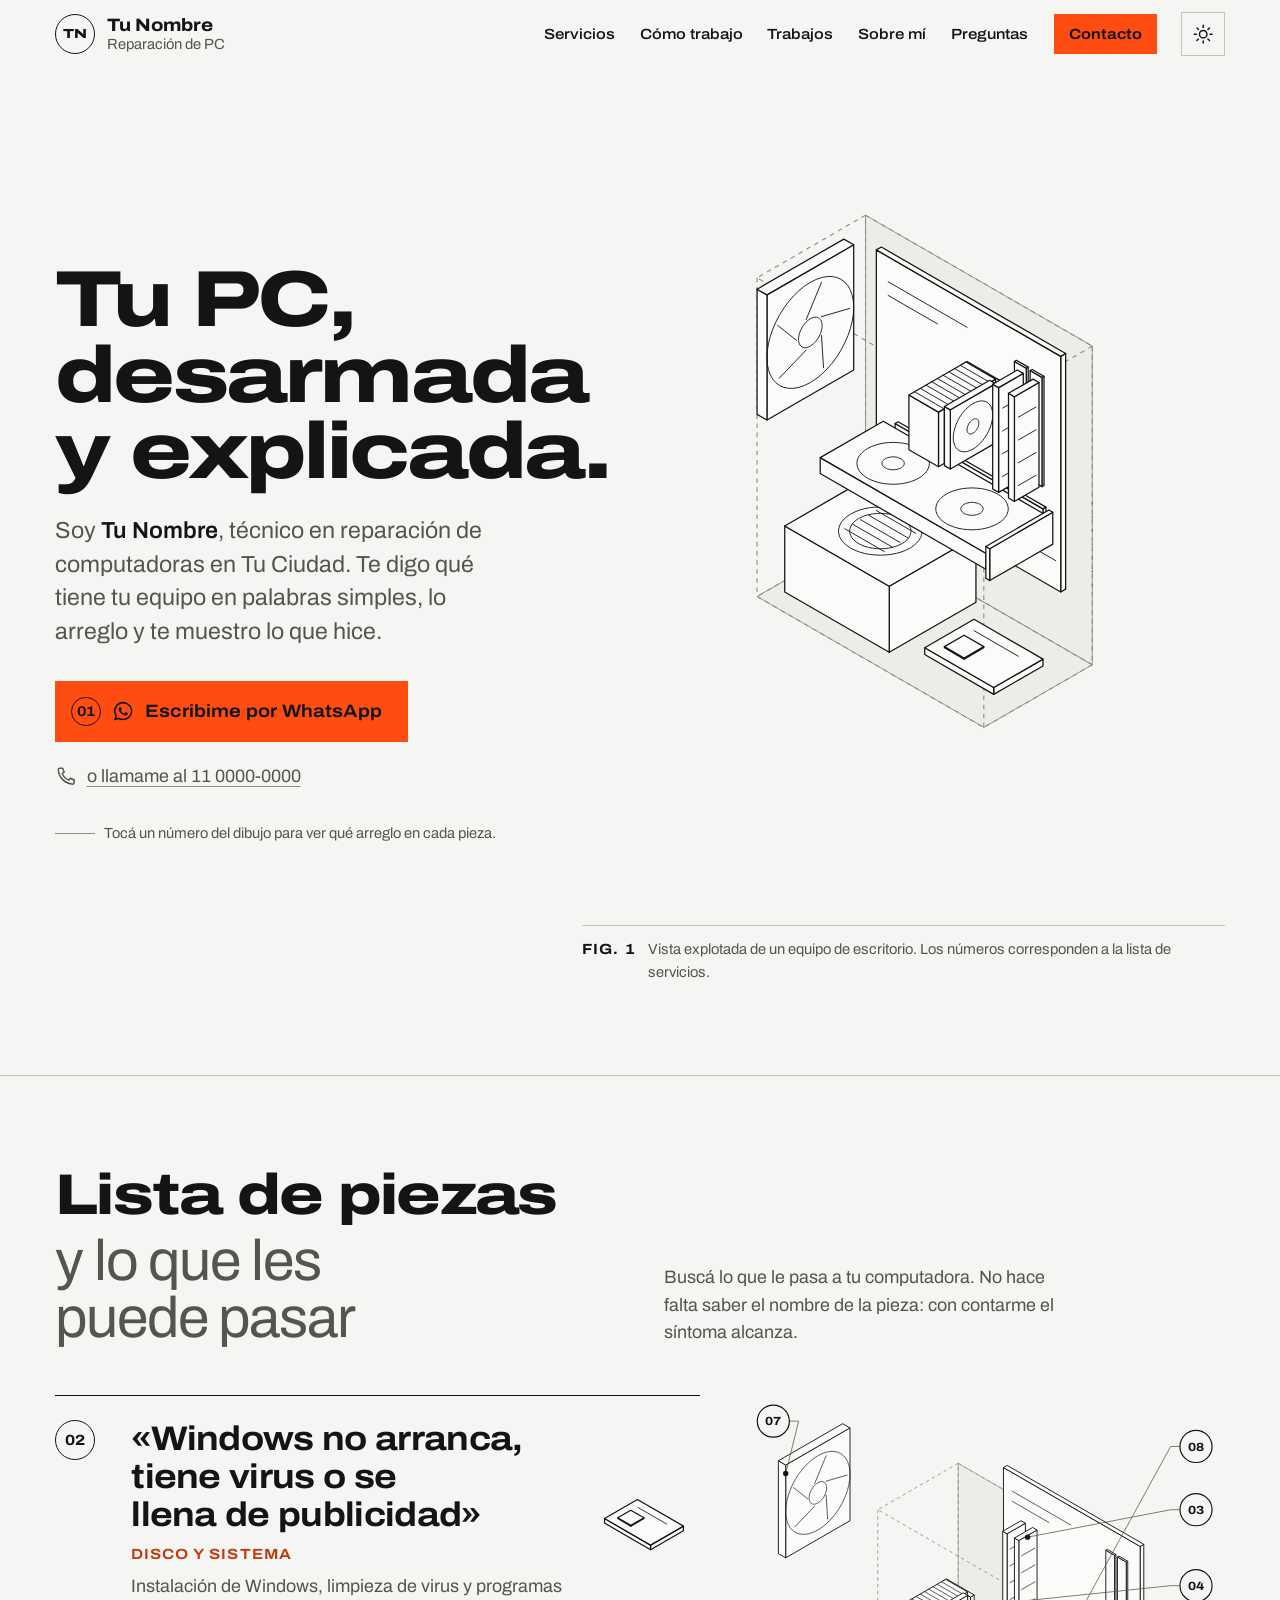
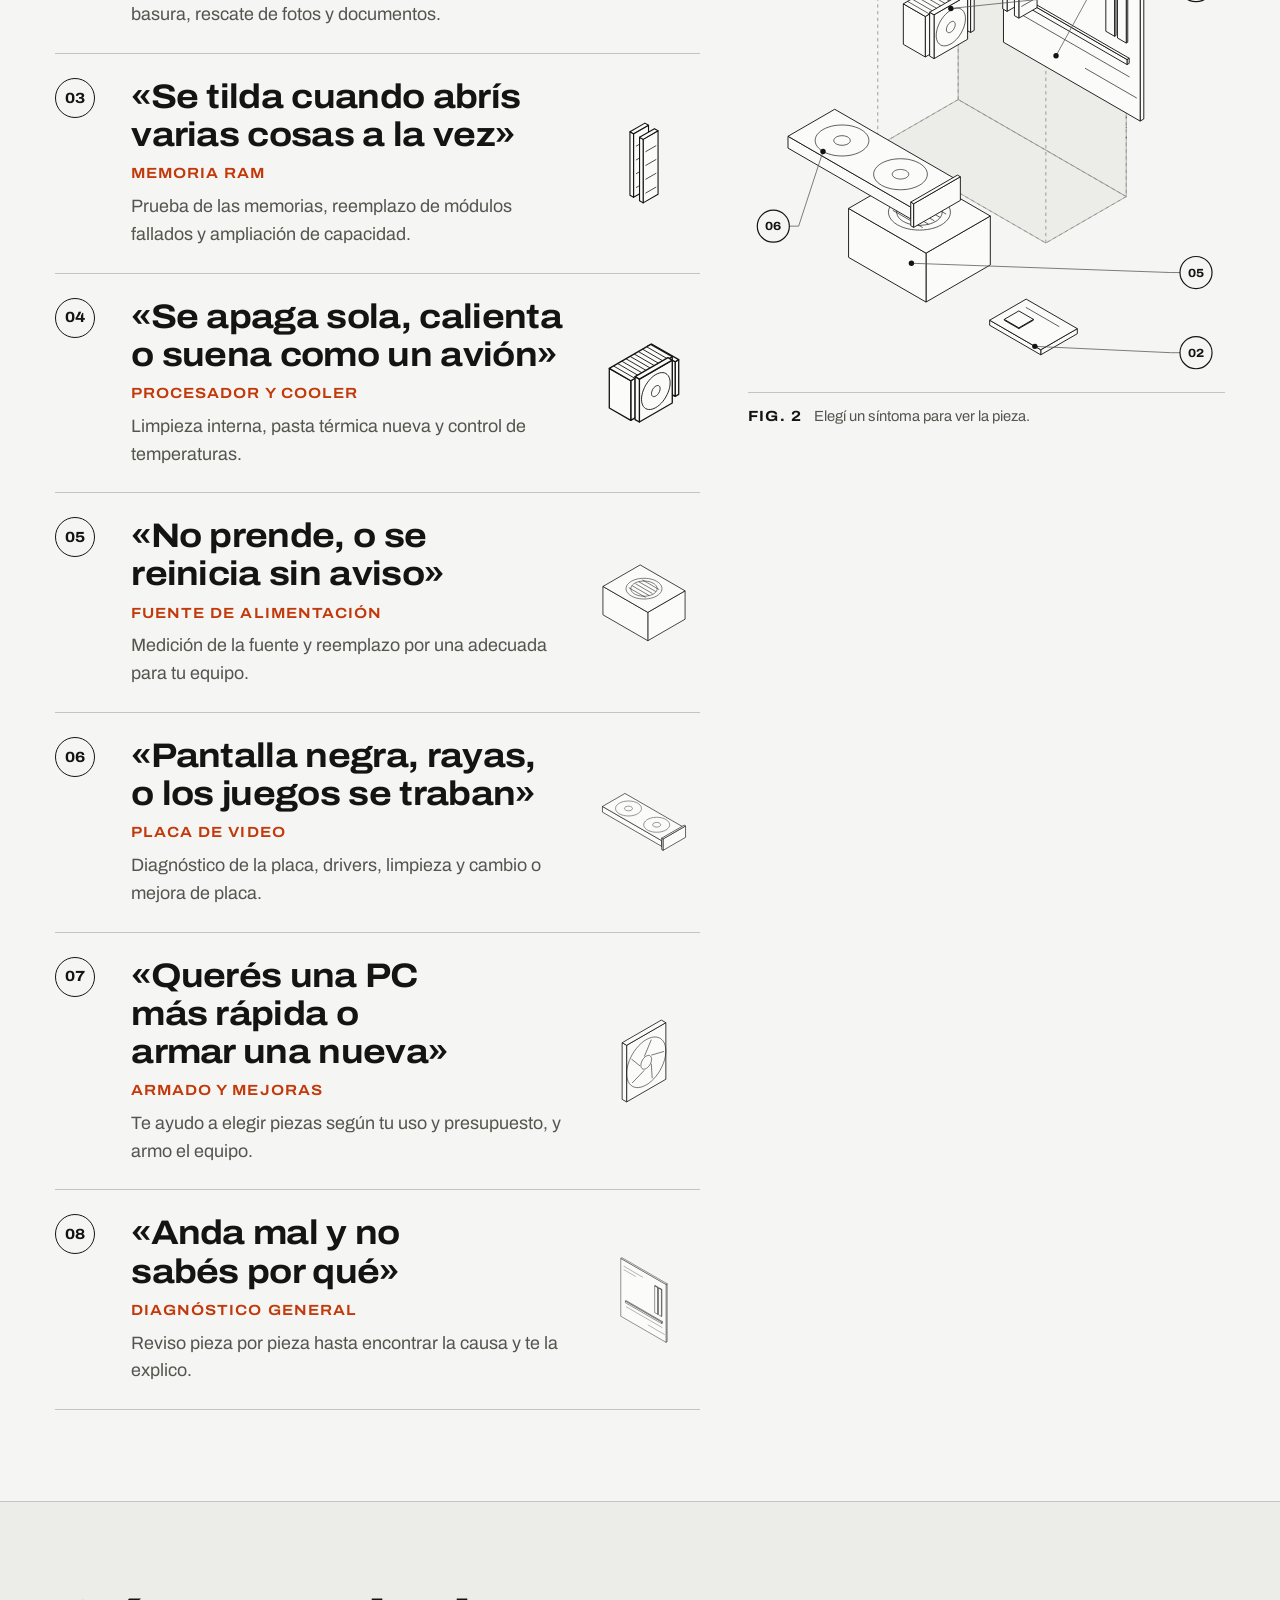
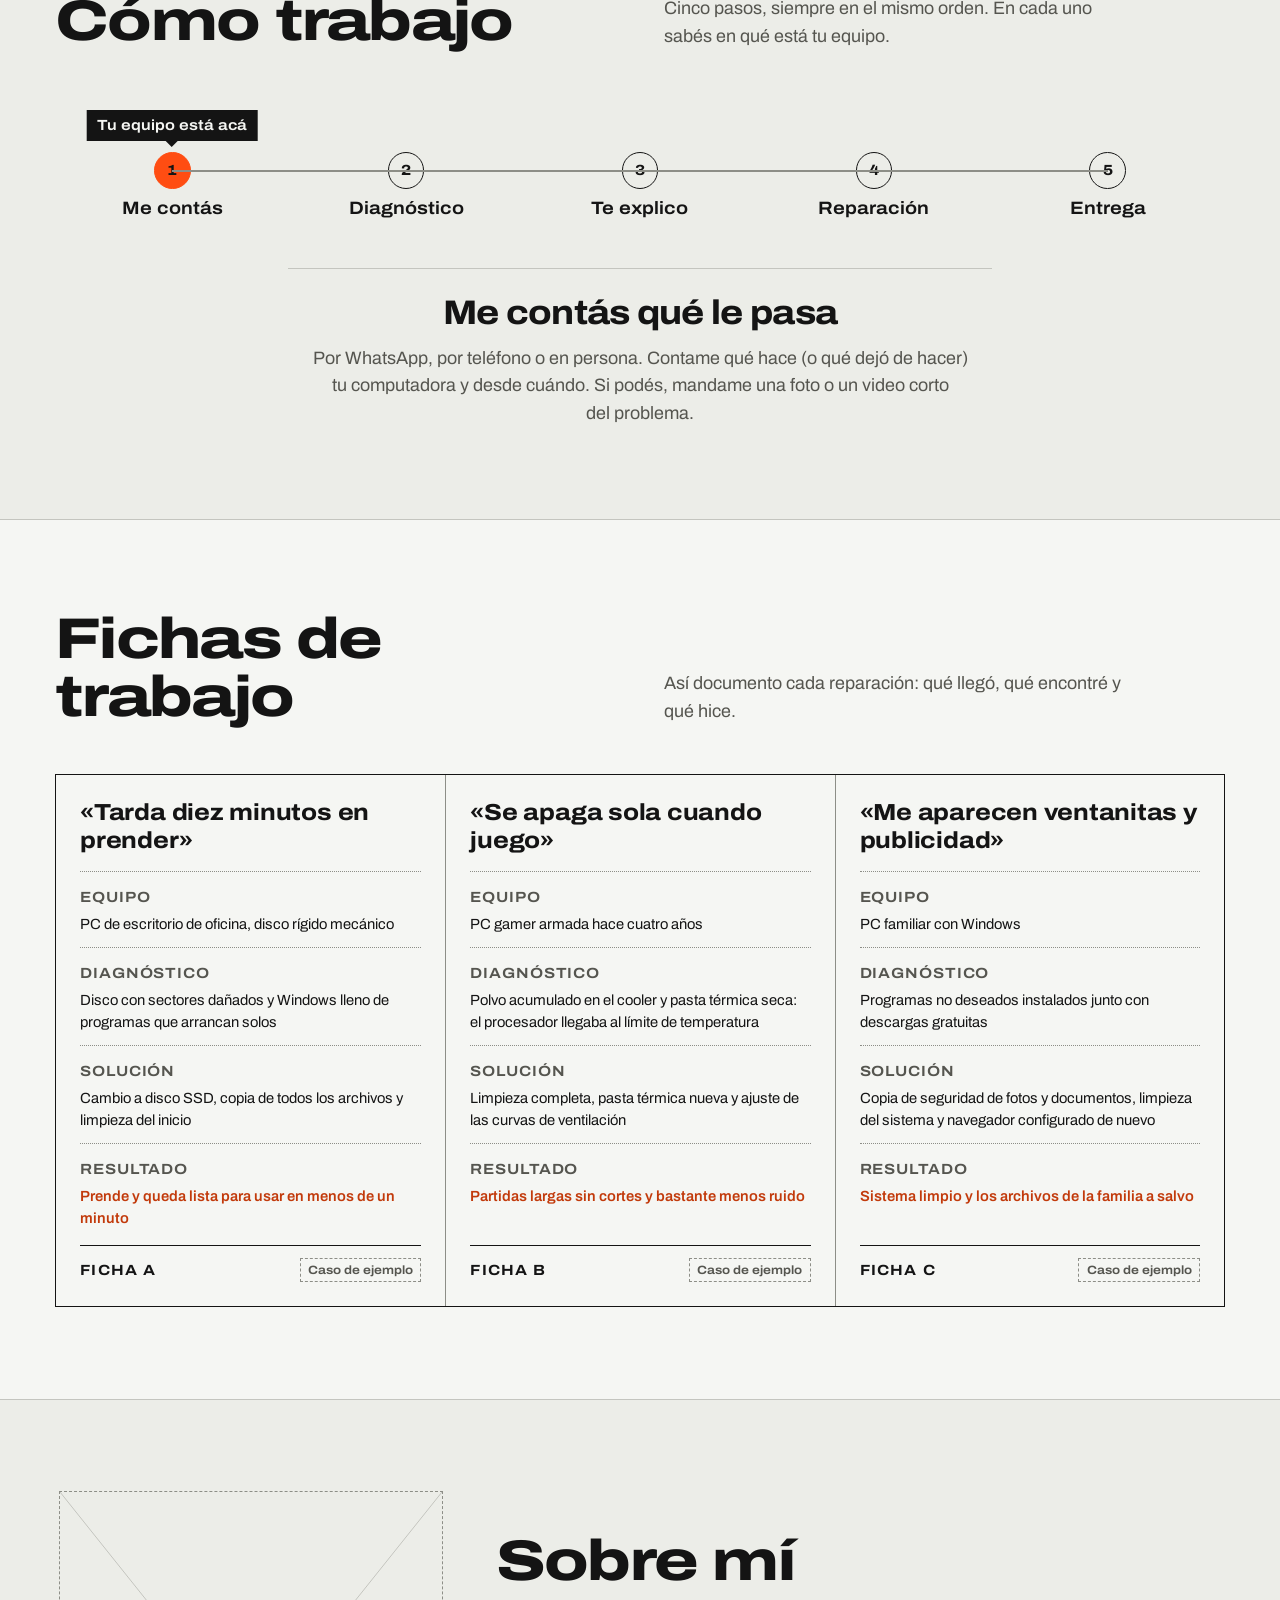
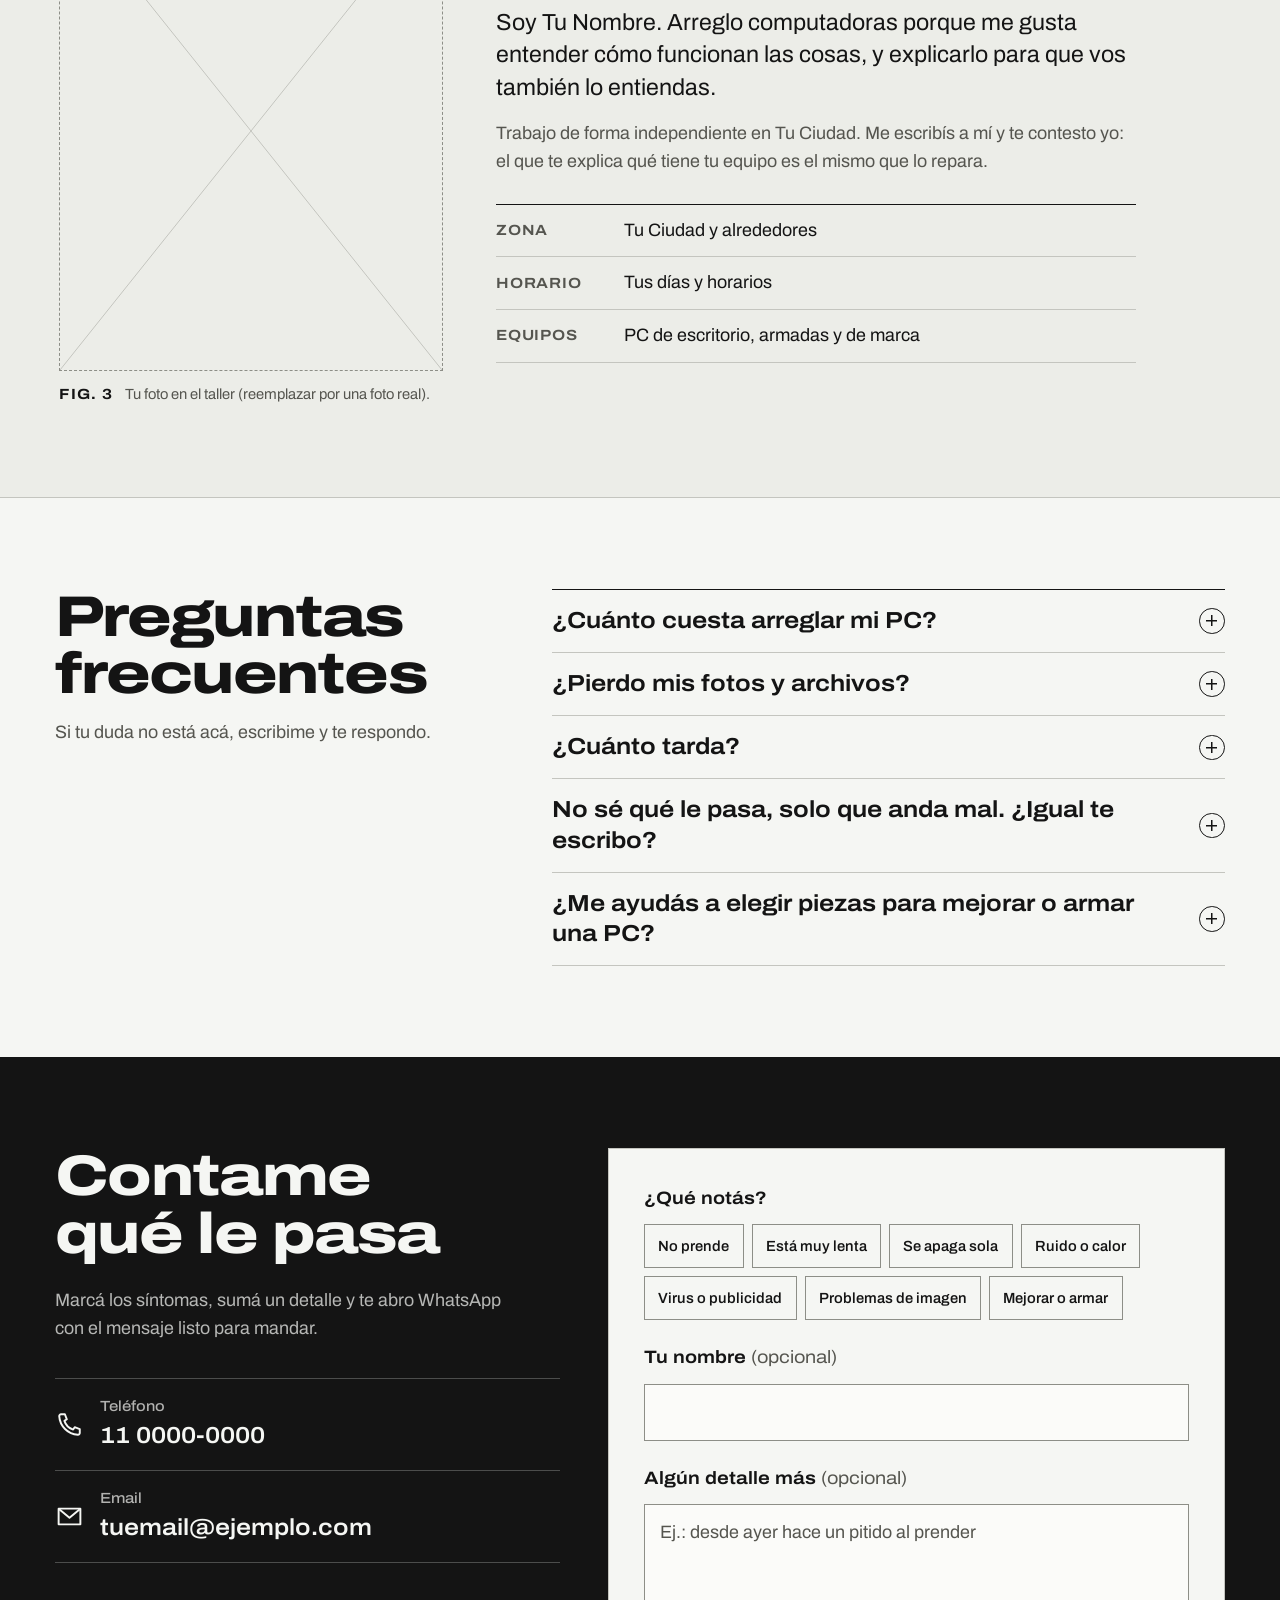
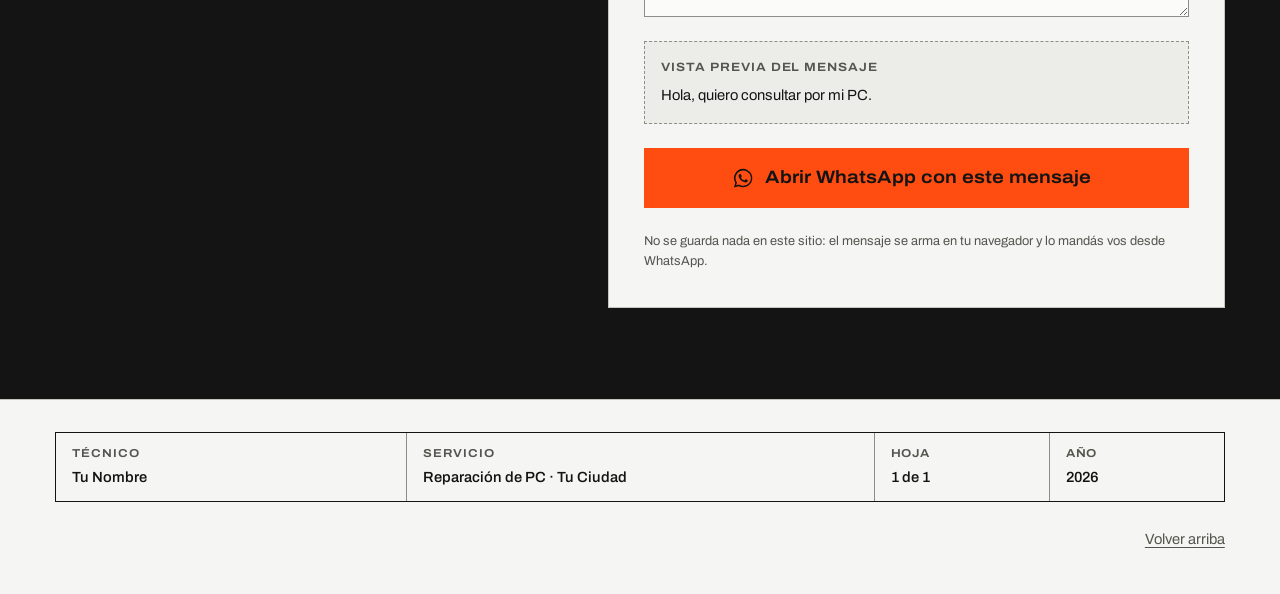
==== index.html @ f63ef9a7 "Portafolio de reparación de PC: sitio estático inicial Sitio de una página en HTML, CSS y JS sin dep" ====
<!doctype html>
<html lang="es-AR">
<head>
  <meta charset="utf-8">
  <meta name="viewport" content="width=device-width, initial-scale=1">
  <meta http-equiv="Content-Security-Policy" content="default-src 'self'; script-src 'self'; style-src 'self'; img-src 'self' data:; font-src 'self'; connect-src 'self'; base-uri 'none'; form-action 'none'; object-src 'none'">
  <meta name="referrer" content="strict-origin-when-cross-origin">
  <title>Tu Nombre · Reparación de PC en Tu Ciudad</title>
  <meta name="description" content="Técnico en reparación de computadoras en Tu Ciudad. PC lenta, que no prende, se apaga sola, virus o Windows que no arranca: te explico qué tiene en palabras simples y te muestro lo que hice.">
  <meta name="theme-color" content="#f5f6f3" media="(prefers-color-scheme: light)">
  <meta name="theme-color" content="#161719" media="(prefers-color-scheme: dark)">
  <meta name="color-scheme" content="light dark">
  <link rel="canonical" href="https://tu-usuario.github.io/portafolio-reparacion-pc/">
  <meta property="og:type" content="website">
  <meta property="og:locale" content="es_AR">
  <meta property="og:title" content="Tu Nombre · Reparación de PC">
  <meta property="og:description" content="Tu PC, desarmada y explicada. Diagnóstico, reparación y mejoras de computadoras en Tu Ciudad.">
  <meta property="og:image" content="https://tu-usuario.github.io/portafolio-reparacion-pc/assets/og-image.png">
  <meta property="og:url" content="https://tu-usuario.github.io/portafolio-reparacion-pc/">
  <meta name="twitter:card" content="summary_large_image">
  <link rel="icon" href="assets/favicon.svg" type="image/svg+xml">
  <link rel="manifest" href="site.webmanifest">
  <link rel="preload" href="assets/fonts/archivo-latin-wdth-normal.woff2" as="font" type="font/woff2" crossorigin>
  <link rel="stylesheet" href="css/styles.css">
  <link rel="stylesheet" href="css/exploded.css">
  <script src="js/theme-init.js"></script>
  <script src="js/main.js" defer></script>
  <script type="application/ld+json">
  {
    "@context": "https://schema.org",
    "@type": "LocalBusiness",
    "name": "Tu Nombre · Reparación de PC",
    "description": "Diagnóstico, reparación, limpieza y mejoras de computadoras de escritorio.",
    "telephone": "+54 9 11 0000-0000",
    "email": "tuemail@ejemplo.com",
    "areaServed": "Tu Ciudad",
    "url": "https://tu-usuario.github.io/portafolio-reparacion-pc/"
  }
  </script>
</head>
<body>
  <svg class="sprite" aria-hidden="true" focusable="false">
    <symbol id="i-wa" viewBox="0 0 24 24"><path fill="currentColor" d="M12.04 2a9.9 9.9 0 0 0-8.5 15l-1.5 5 5.14-1.35A9.9 9.9 0 1 0 12.04 2Zm0 18.1a8.2 8.2 0 0 1-4.2-1.15l-.3-.18-3.05.8.82-2.97-.2-.31a8.2 8.2 0 1 1 6.93 3.81Zm4.5-6.14c-.25-.12-1.46-.72-1.69-.8-.23-.08-.39-.12-.55.12-.17.25-.64.8-.78.97-.14.16-.29.18-.53.06a6.7 6.7 0 0 1-3.34-2.92c-.25-.43.25-.4.72-1.34.08-.16.04-.3-.02-.43-.06-.12-.55-1.33-.76-1.82-.2-.48-.4-.41-.55-.42h-.47a.9.9 0 0 0-.65.3 2.74 2.74 0 0 0-.86 2.04 4.76 4.76 0 0 0 1 2.53c.12.16 1.7 2.6 4.13 3.65 1.53.66 2.13.72 2.9.6.46-.07 1.46-.6 1.66-1.18.21-.58.21-1.07.15-1.18-.06-.1-.22-.16-.47-.28Z"/></symbol>
    <symbol id="i-phone" viewBox="0 0 24 24"><path fill="none" stroke="currentColor" stroke-width="1.6" stroke-linejoin="round" d="M5 3.5h3.2l1.6 4.2-2 1.3a11 11 0 0 0 7.2 7.2l1.3-2 4.2 1.6V19a1.5 1.5 0 0 1-1.6 1.5A16.5 16.5 0 0 1 3.5 5.1 1.5 1.5 0 0 1 5 3.5Z"/></symbol>
    <symbol id="i-mail" viewBox="0 0 24 24"><g fill="none" stroke="currentColor" stroke-width="1.6" stroke-linejoin="round"><rect x="3" y="5.5" width="18" height="13"/><path d="m3.5 6 8.5 7 8.5-7"/></g></symbol>
    <symbol id="i-sun" viewBox="0 0 24 24"><g fill="none" stroke="currentColor" stroke-width="1.6" stroke-linecap="round"><circle cx="12" cy="12" r="4"/><path d="M12 2.5v2.2M12 19.3v2.2M2.5 12h2.2M19.3 12h2.2M5.3 5.3l1.6 1.6M17.1 17.1l1.6 1.6M5.3 18.7l1.6-1.6M17.1 6.9l1.6-1.6"/></g></symbol>
    <symbol id="i-moon" viewBox="0 0 24 24"><path fill="none" stroke="currentColor" stroke-width="1.6" stroke-linejoin="round" d="M19.5 14.6A7.8 7.8 0 0 1 9.4 4.5a7.8 7.8 0 1 0 10.1 10.1Z"/></symbol>
    <symbol id="i-menu" viewBox="0 0 24 24"><path fill="none" stroke="currentColor" stroke-width="1.6" stroke-linecap="square" d="M4 7h16M4 12h16M4 17h16"/></symbol>
    <symbol id="i-close" viewBox="0 0 24 24"><path fill="none" stroke="currentColor" stroke-width="1.6" stroke-linecap="square" d="m5.5 5.5 13 13M18.5 5.5l-13 13"/></symbol>
    <symbol id="i-arrow" viewBox="0 0 24 24"><path fill="none" stroke="currentColor" stroke-width="1.6" stroke-linecap="square" d="M4 12h15M13.5 6.5 19 12l-5.5 5.5"/></symbol>
  </svg>

  <a class="skip" href="#contenido">Saltar al contenido</a>

  <header class="site-header" data-header>
    <div class="wrap header-row">
      <a class="brand" href="#inicio" aria-label="Tu Nombre, ir al inicio">
        <span class="brand-mark" aria-hidden="true">TN</span>
        <span class="brand-text"><strong>Tu Nombre</strong><span>Reparación de PC</span></span>
      </a>
      <nav class="nav" id="menu" aria-label="Principal" data-nav>
        <ul>
          <li><a href="#servicios">Servicios</a></li>
          <li><a href="#proceso">Cómo trabajo</a></li>
          <li><a href="#trabajos">Trabajos</a></li>
          <li><a href="#sobre-mi">Sobre mí</a></li>
          <li><a href="#preguntas">Preguntas</a></li>
          <li class="nav-cta"><a class="btn btn-signal btn-sm" href="#contacto">Contacto</a></li>
        </ul>
      </nav>
      <div class="header-tools">
        <button class="icon-btn" type="button" data-theme-toggle aria-label="Cambiar a modo oscuro">
          <svg class="i i-sun" aria-hidden="true"><use href="#i-sun"/></svg>
          <svg class="i i-moon" aria-hidden="true"><use href="#i-moon"/></svg>
        </button>
        <button class="icon-btn menu-btn" type="button" data-menu-toggle aria-expanded="false" aria-controls="menu" aria-label="Abrir menú">
          <svg class="i i-open" aria-hidden="true"><use href="#i-menu"/></svg>
          <svg class="i i-close" aria-hidden="true"><use href="#i-close"/></svg>
        </button>
      </div>
    </div>
  </header>

  <main id="contenido">
    <!-- 1 · Portada -->
    <section class="hero" id="inicio" aria-labelledby="hero-title">
      <div class="wrap hero-grid">
        <div class="hero-copy">
          <h1 id="hero-title" class="display">Tu PC, desarmada y&nbsp;explicada.</h1>
          <p class="lede">Soy <strong>Tu Nombre</strong>, técnico en reparación de computadoras en Tu&nbsp;Ciudad. Te digo qué tiene tu equipo en palabras simples, lo arreglo y te muestro lo que hice.</p>
          <div class="hero-actions">
            <a class="btn btn-signal btn-lg" href="https://wa.me/5491100000000?text=Hola%2C%20quiero%20consultar%20por%20mi%20PC" target="_blank" rel="noopener noreferrer" data-wa-link>
              <span class="callout-num" aria-hidden="true">01</span>
              <svg class="i" aria-hidden="true"><use href="#i-wa"/></svg>
              Escribime por WhatsApp
            </a>
            <a class="link-quiet" href="tel:+5491100000000"><svg class="i" aria-hidden="true"><use href="#i-phone"/></svg>o llamame al 11 0000-0000</a>
          </div>
          <p class="hero-hint" aria-hidden="true">Tocá un número del dibujo para ver qué arreglo en cada pieza.</p>
        </div>

        <figure class="exploded" aria-labelledby="fig1-cap">
          <svg class="exploded-svg" viewBox="-249.1 -361.0 565.0 693.5" role="img" aria-labelledby="fig1-title fig1-desc">
            <title id="fig1-title">Vista explotada de una PC de escritorio</title>
            <desc id="fig1-desc">Dibujo técnico de un gabinete con sus piezas separadas: placa madre, fuente, placa de video, procesador con cooler, memorias RAM, disco SSD y ventilador frontal. Cada pieza lleva un número que corresponde a un servicio.</desc>
            <g class="case-shell"><polygon class="case-back" points="0.0,0.0 199.2,115.0 199.2,-165.0 0.0,-280.0"/><polygon class="case-back" points="0.0,0.0 199.2,115.0 103.9,170.0 -95.3,55.0"/><line class="case" x1="0.0" y1="0.0" x2="0.0" y2="-280.0"/><line class="case" x1="0.0" y1="-280.0" x2="199.2" y2="-165.0"/><line class="case" x1="199.2" y1="-165.0" x2="199.2" y2="115.0"/><line class="case" x1="199.2" y1="115.0" x2="0.0" y2="0.0"/><line class="case" x1="-95.3" y1="55.0" x2="103.9" y2="170.0"/><line class="case" x1="103.9" y1="170.0" x2="103.9" y2="-110.0"/><line class="case" x1="103.9" y1="-110.0" x2="-95.3" y2="-225.0"/><line class="case" x1="-95.3" y1="-225.0" x2="-95.3" y2="55.0"/><line class="case" x1="0.0" y1="0.0" x2="-95.3" y2="55.0"/><line class="case" x1="199.2" y1="115.0" x2="103.9" y2="170.0"/><line class="case" x1="199.2" y1="-165.0" x2="103.9" y2="-110.0"/><line class="case" x1="0.0" y1="-280.0" x2="-95.3" y2="-225.0"/><line class="d" x1="199.2" y1="45.0" x2="199.2" y2="45.0"/><line class="d" x1="199.2" y1="33.0" x2="199.2" y2="33.0"/><line class="d" x1="199.2" y1="21.0" x2="199.2" y2="21.0"/><line class="d" x1="199.2" y1="9.0" x2="199.2" y2="9.0"/><line class="d" x1="199.2" y1="-3.0" x2="199.2" y2="-3.0"/><line class="d" x1="199.2" y1="-15.0" x2="199.2" y2="-15.0"/><line class="d" x1="199.2" y1="-27.0" x2="199.2" y2="-27.0"/></g>
<g class="part" data-part="placa"><g transform="translate(44.2 -25.5)"><polygon class="f" points="175.8,48.5 175.8,-158.5 171.5,-156.0 171.5,51.0"/><polygon class="f" points="9.5,-42.5 171.5,51.0 171.5,-156.0 9.5,-249.5"/><polygon class="f" points="13.9,-252.0 175.8,-158.5 171.5,-156.0 9.5,-249.5"/><line class="d" x1="19.9" y1="-221.5" x2="89.2" y2="-181.5"/><line class="d" x1="19.9" y1="-209.5" x2="63.2" y2="-184.5"/><line class="d" x1="106.5" y1="-11.5" x2="167.1" y2="23.5"/><line class="d" x1="28.6" y1="-76.5" x2="158.5" y2="-1.5"/><polygon class="f" points="142.9,-50.5 142.9,-146.5 141.2,-145.5 141.2,-49.5"/><polygon class="f" points="130.8,-55.5 141.2,-49.5 141.2,-145.5 130.8,-151.5"/><polygon class="f" points="132.5,-152.5 142.9,-146.5 141.2,-145.5 130.8,-151.5"/><polygon class="f" points="156.8,-42.5 156.8,-138.5 155.0,-137.5 155.0,-41.5"/><polygon class="f" points="144.6,-47.5 155.0,-41.5 155.0,-137.5 144.6,-143.5"/><polygon class="f" points="146.4,-144.5 156.8,-138.5 155.0,-137.5 144.6,-143.5"/><polygon class="f" points="158.5,-17.5 158.5,-23.5 155.9,-22.0 155.9,-16.0"/><polygon class="f" points="26.0,-91.0 155.9,-16.0 155.9,-22.0 26.0,-97.0"/><polygon class="f" points="28.6,-98.5 158.5,-23.5 155.9,-22.0 26.0,-97.0"/></g></g>
<g class="part" data-part="fuente"><g transform="translate(-58.9 136.0)"><polygon class="f" points="97.0,60.0 97.0,2.0 20.8,46.0 20.8,104.0"/><polygon class="f" points="-71.0,51.0 20.8,104.0 20.8,46.0 -71.0,-7.0"/><polygon class="f" points="5.2,-51.0 97.0,2.0 20.8,46.0 -71.0,-7.0"/><polygon class="d" points="39.0,12.5 35.4,14.3 31.4,15.9 27.1,17.1 22.5,18.0 17.8,18.5 13.0,18.7 8.2,18.5 3.5,18.0 -1.1,17.1 -5.4,15.9 -9.4,14.3 -13.0,12.5 -16.2,10.4 -18.8,8.1 -21.0,5.6 -22.5,3.0 -23.4,0.3 -23.8,-2.5 -23.4,-5.3 -22.5,-8.0 -21.0,-10.6 -18.8,-13.1 -16.2,-15.4 -13.0,-17.5 -9.4,-19.3 -5.4,-20.9 -1.1,-22.1 3.5,-23.0 8.2,-23.5 13.0,-23.7 17.8,-23.5 22.5,-23.0 27.1,-22.1 31.4,-20.9 35.4,-19.3 39.0,-17.5 42.1,-15.4 44.8,-13.1 46.9,-10.6 48.5,-8.0 49.4,-5.3 49.7,-2.5 49.4,0.3 48.5,3.0 46.9,5.6 44.8,8.1 42.1,10.4"/><polygon class="d" points="32.0,8.5 29.4,9.8 26.5,11.0 23.3,11.9 20.0,12.5 16.5,12.9 13.0,13.1 9.5,12.9 6.0,12.5 2.7,11.9 -0.5,11.0 -3.4,9.8 -6.1,8.5 -8.4,7.0 -10.3,5.3 -11.9,3.5 -13.0,1.5 -13.7,-0.5 -14.0,-2.5 -13.7,-4.5 -13.0,-6.5 -11.9,-8.5 -10.3,-10.3 -8.4,-12.0 -6.1,-13.5 -3.4,-14.8 -0.5,-16.0 2.7,-16.9 6.0,-17.5 9.5,-17.9 13.0,-18.1 16.5,-17.9 20.0,-17.5 23.3,-16.9 26.5,-16.0 29.4,-14.8 32.0,-13.5 34.4,-12.0 36.3,-10.3 37.9,-8.5 39.0,-6.5 39.7,-4.5 39.9,-2.5 39.7,-0.5 39.0,1.5 37.9,3.5 36.3,5.3 34.4,7.0"/><line class="d" x1="9.5" y1="-20.5" x2="44.2" y2="-0.5"/><line class="d" x1="2.6" y1="-16.5" x2="37.2" y2="3.5"/><line class="d" x1="-4.3" y1="-12.5" x2="30.3" y2="7.5"/><line class="d" x1="-11.3" y1="-8.5" x2="23.4" y2="11.5"/><line class="d" x1="-18.2" y1="-4.5" x2="16.5" y2="15.5"/></g></g>
<g class="part" data-part="gpu"><g transform="translate(-161.9 110.5)"><polygon class="f" points="161.1,-1.0 161.1,-15.0 105.7,17.0 105.7,31.0"/><polygon class="f" points="-39.8,-53.0 105.7,31.0 105.7,17.0 -39.8,-67.0"/><polygon class="f" points="15.6,-99.0 161.1,-15.0 105.7,17.0 -39.8,-67.0"/><polygon class="d" points="46.8,-49.0 43.6,-47.4 40.2,-46.1 36.4,-45.0 32.5,-44.2 28.4,-43.8 24.2,-43.6 20.1,-43.8 16.0,-44.2 12.1,-45.0 8.3,-46.1 4.9,-47.4 1.7,-49.0 -1.0,-50.8 -3.3,-52.8 -5.2,-55.0 -6.5,-57.2 -7.3,-59.6 -7.6,-62.0 -7.3,-64.4 -6.5,-66.8 -5.2,-69.0 -3.3,-71.2 -1.0,-73.2 1.7,-75.0 4.9,-76.6 8.3,-77.9 12.1,-79.0 16.0,-79.8 20.1,-80.2 24.2,-80.4 28.4,-80.2 32.5,-79.8 36.4,-79.0 40.2,-77.9 43.6,-76.6 46.8,-75.0 49.5,-73.2 51.8,-71.2 53.7,-69.0 55.0,-66.8 55.8,-64.4 56.1,-62.0 55.8,-59.6 55.0,-57.2 53.7,-55.0 51.8,-52.8 49.5,-50.8"/><polygon class="d" points="31.2,-58.0 30.2,-57.5 29.1,-57.1 28.0,-56.8 26.8,-56.5 25.5,-56.4 24.2,-56.3 23.0,-56.4 21.7,-56.5 20.5,-56.8 19.3,-57.1 18.3,-57.5 17.3,-58.0 16.5,-58.6 15.8,-59.2 15.2,-59.8 14.8,-60.5 14.5,-61.3 14.5,-62.0 14.5,-62.7 14.8,-63.5 15.2,-64.2 15.8,-64.8 16.5,-65.4 17.3,-66.0 18.3,-66.5 19.3,-66.9 20.5,-67.2 21.7,-67.5 23.0,-67.6 24.2,-67.7 25.5,-67.6 26.8,-67.5 28.0,-67.2 29.1,-66.9 30.2,-66.5 31.2,-66.0 32.0,-65.4 32.7,-64.8 33.3,-64.2 33.7,-63.5 34.0,-62.7 34.0,-62.0 34.0,-61.3 33.7,-60.5 33.3,-59.8 32.7,-59.2 32.0,-58.6"/><polygon class="d" points="116.0,-9.0 112.9,-7.4 109.5,-6.1 105.7,-5.0 101.8,-4.2 97.7,-3.8 93.5,-3.6 89.4,-3.8 85.3,-4.2 81.3,-5.0 77.6,-6.1 74.1,-7.4 71.0,-9.0 68.3,-10.8 66.0,-12.8 64.1,-15.0 62.8,-17.2 62.0,-19.6 61.7,-22.0 62.0,-24.4 62.8,-26.8 64.1,-29.0 66.0,-31.2 68.3,-33.2 71.0,-35.0 74.1,-36.6 77.6,-37.9 81.3,-39.0 85.3,-39.8 89.4,-40.2 93.5,-40.4 97.7,-40.2 101.8,-39.8 105.7,-39.0 109.5,-37.9 112.9,-36.6 116.0,-35.0 118.8,-33.2 121.1,-31.2 123.0,-29.0 124.3,-26.8 125.1,-24.4 125.4,-22.0 125.1,-19.6 124.3,-17.2 123.0,-15.0 121.1,-12.8 118.8,-10.8"/><polygon class="d" points="100.5,-18.0 99.5,-17.5 98.4,-17.1 97.3,-16.8 96.1,-16.5 94.8,-16.4 93.5,-16.3 92.3,-16.4 91.0,-16.5 89.8,-16.8 88.6,-17.1 87.6,-17.5 86.6,-18.0 85.8,-18.6 85.0,-19.2 84.5,-19.8 84.1,-20.5 83.8,-21.3 83.7,-22.0 83.8,-22.7 84.1,-23.5 84.5,-24.2 85.0,-24.8 85.8,-25.4 86.6,-26.0 87.6,-26.5 88.6,-26.9 89.8,-27.2 91.0,-27.5 92.3,-27.6 93.5,-27.7 94.8,-27.6 96.1,-27.5 97.3,-27.2 98.4,-26.9 99.5,-26.5 100.5,-26.0 101.3,-25.4 102.0,-24.8 102.6,-24.2 103.0,-23.5 103.2,-22.7 103.3,-22.0 103.2,-21.3 103.0,-20.5 102.6,-19.8 102.0,-19.2 101.3,-18.6"/><polygon class="f" points="164.5,9.0 164.5,-19.0 109.1,13.0 109.1,41.0"/><polygon class="f" points="105.7,39.0 109.1,41.0 109.1,13.0 105.7,11.0"/><polygon class="f" points="161.1,-21.0 164.5,-19.0 109.1,13.0 105.7,11.0"/></g></g>
<g class="part" data-part="cooler"><g transform="translate(-103.1 8.5)"><polygon class="f" points="122.1,-90.5 122.1,-132.5 117.8,-130.0 117.8,-88.0"/><polygon class="f" points="84.9,-107.0 117.8,-88.0 117.8,-130.0 84.9,-149.0"/><polygon class="f" points="89.2,-151.5 122.1,-132.5 117.8,-130.0 84.9,-149.0"/><polygon class="f" points="114.3,-88.0 114.3,-136.0 64.1,-107.0 64.1,-59.0"/><polygon class="f" points="38.1,-74.0 64.1,-59.0 64.1,-107.0 38.1,-122.0"/><polygon class="f" points="88.3,-151.0 114.3,-136.0 64.1,-107.0 38.1,-122.0"/><line class="d" x1="83.3" y1="-148.1" x2="109.3" y2="-133.1"/><line class="d" x1="109.3" y1="-85.1" x2="109.3" y2="-133.1"/><line class="d" x1="78.3" y1="-145.2" x2="104.3" y2="-130.2"/><line class="d" x1="104.3" y1="-82.2" x2="104.3" y2="-130.2"/><line class="d" x1="73.3" y1="-142.3" x2="99.2" y2="-127.3"/><line class="d" x1="99.2" y1="-79.3" x2="99.2" y2="-127.3"/><line class="d" x1="68.2" y1="-139.4" x2="94.2" y2="-124.4"/><line class="d" x1="94.2" y1="-76.4" x2="94.2" y2="-124.4"/><line class="d" x1="63.2" y1="-136.5" x2="89.2" y2="-121.5"/><line class="d" x1="89.2" y1="-73.5" x2="89.2" y2="-121.5"/><line class="d" x1="58.2" y1="-133.6" x2="84.2" y2="-118.6"/><line class="d" x1="84.2" y1="-70.6" x2="84.2" y2="-118.6"/><line class="d" x1="53.2" y1="-130.7" x2="79.2" y2="-115.7"/><line class="d" x1="79.2" y1="-67.7" x2="79.2" y2="-115.7"/><line class="d" x1="48.2" y1="-127.8" x2="74.1" y2="-112.8"/><line class="d" x1="74.1" y1="-64.8" x2="74.1" y2="-112.8"/><line class="d" x1="43.1" y1="-124.9" x2="69.1" y2="-109.9"/><line class="d" x1="69.1" y1="-61.9" x2="69.1" y2="-109.9"/><polygon class="f" points="114.3,-80.0 114.3,-132.0 74.5,-109.0 74.5,-57.0"/><polygon class="f" points="69.3,-60.0 74.5,-57.0 74.5,-109.0 69.3,-112.0"/><polygon class="f" points="109.1,-135.0 114.3,-132.0 74.5,-109.0 69.3,-112.0"/><polygon class="d" points="77.1,-84.5 77.2,-87.2 77.7,-90.0 78.4,-92.9 79.4,-95.8 80.7,-98.7 82.1,-101.6 83.9,-104.3 85.7,-106.8 87.8,-109.2 89.9,-111.2 92.1,-113.0 94.4,-114.5 96.7,-115.6 98.9,-116.4 101.0,-116.8 103.1,-116.8 104.9,-116.5 106.6,-115.7 108.1,-114.6 109.4,-113.2 110.4,-111.4 111.1,-109.3 111.6,-107.0 111.7,-104.5 111.6,-101.8 111.1,-99.0 110.4,-96.1 109.4,-93.2 108.1,-90.3 106.6,-87.4 104.9,-84.7 103.1,-82.2 101.0,-79.8 98.9,-77.8 96.7,-76.0 94.4,-74.5 92.1,-73.4 89.9,-72.6 87.8,-72.2 85.7,-72.2 83.9,-72.5 82.1,-73.3 80.7,-74.4 79.4,-75.8 78.4,-77.6 77.7,-79.7 77.2,-82.0"/><polygon class="d" points="89.2,-91.5 89.2,-92.3 89.4,-93.2 89.6,-94.0 89.9,-94.9 90.3,-95.8 90.7,-96.6 91.2,-97.4 91.8,-98.2 92.4,-98.9 93.1,-99.5 93.7,-100.1 94.4,-100.5 95.1,-100.8 95.7,-101.1 96.4,-101.2 97.0,-101.2 97.6,-101.1 98.1,-100.9 98.5,-100.5 98.9,-100.1 99.2,-99.6 99.4,-99.0 99.5,-98.3 99.6,-97.5 99.5,-96.7 99.4,-95.8 99.2,-95.0 98.9,-94.1 98.5,-93.2 98.1,-92.4 97.6,-91.6 97.0,-90.8 96.4,-90.1 95.7,-89.5 95.1,-88.9 94.4,-88.5 93.7,-88.2 93.1,-87.9 92.4,-87.8 91.8,-87.8 91.2,-87.9 90.7,-88.1 90.3,-88.5 89.9,-88.9 89.6,-89.4 89.4,-90.0 89.2,-90.7"/></g></g>
<g class="part" data-part="ram"><g transform="translate(-58.9 -68.0)"><polygon class="f" points="138.6,-49.0 138.6,-141.0 116.9,-128.5 116.9,-36.5"/><polygon class="f" points="111.7,-39.5 116.9,-36.5 116.9,-128.5 111.7,-131.5"/><polygon class="f" points="133.4,-144.0 138.6,-141.0 116.9,-128.5 111.7,-131.5"/><line class="d" x1="136.0" y1="-59.5" x2="120.4" y2="-50.5"/><line class="d" x1="136.0" y1="-79.5" x2="120.4" y2="-70.5"/><line class="d" x1="136.0" y1="-99.5" x2="120.4" y2="-90.5"/><line class="d" x1="136.0" y1="-119.5" x2="120.4" y2="-110.5"/><polygon class="f" points="152.4,-41.0 152.4,-133.0 130.8,-120.5 130.8,-28.5"/><polygon class="f" points="125.6,-31.5 130.8,-28.5 130.8,-120.5 125.6,-123.5"/><polygon class="f" points="147.2,-136.0 152.4,-133.0 130.8,-120.5 125.6,-123.5"/><line class="d" x1="149.8" y1="-51.5" x2="134.2" y2="-42.5"/><line class="d" x1="149.8" y1="-71.5" x2="134.2" y2="-62.5"/><line class="d" x1="149.8" y1="-91.5" x2="134.2" y2="-82.5"/><line class="d" x1="149.8" y1="-111.5" x2="134.2" y2="-102.5"/></g></g>
<g class="part" data-part="ssd"><g transform="translate(-14.7 161.5)"><polygon class="f" points="155.9,116.0 155.9,110.0 112.6,135.0 112.6,141.0"/><polygon class="f" points="52.0,106.0 112.6,141.0 112.6,135.0 52.0,100.0"/><polygon class="f" points="95.3,75.0 155.9,110.0 112.6,135.0 52.0,100.0"/><line class="d" x1="95.3" y1="85.0" x2="134.2" y2="107.5"/><polygon class="f" points="103.9,100.0 103.9,99.0 86.6,109.0 86.6,110.0"/><polygon class="f" points="69.3,100.0 86.6,110.0 86.6,109.0 69.3,99.0"/><polygon class="f" points="86.6,89.0 103.9,99.0 86.6,109.0 69.3,99.0"/></g></g>
<g class="part" data-part="gabinete"><g transform="translate(-117.8 -68.0)"><polygon class="f" points="-10.4,-144.0 -10.4,-254.0 -86.6,-210.0 -86.6,-100.0"/><polygon class="f" points="-95.3,-105.0 -86.6,-100.0 -86.6,-210.0 -95.3,-215.0"/><polygon class="f" points="-19.1,-259.0 -10.4,-254.0 -86.6,-210.0 -95.3,-215.0"/><polygon class="d" points="-86.6,-155.0 -86.3,-160.9 -85.3,-167.1 -83.7,-173.5 -81.5,-179.9 -78.7,-186.3 -75.4,-192.6 -71.7,-198.5 -67.5,-204.1 -63.1,-209.2 -58.4,-213.8 -53.5,-217.8 -48.5,-221.0 -43.5,-223.5 -38.6,-225.2 -33.9,-226.1 -29.4,-226.1 -25.3,-225.3 -21.6,-223.7 -18.3,-221.2 -15.5,-218.1 -13.3,-214.2 -11.7,-209.6 -10.7,-204.6 -10.4,-199.0 -10.7,-193.1 -11.7,-186.9 -13.3,-180.5 -15.5,-174.1 -18.3,-167.7 -21.6,-161.4 -25.3,-155.5 -29.4,-149.9 -33.9,-144.8 -38.6,-140.2 -43.5,-136.2 -48.5,-133.0 -53.5,-130.5 -58.4,-128.8 -63.1,-127.9 -67.5,-127.9 -71.7,-128.7 -75.4,-130.3 -78.7,-132.8 -81.5,-135.9 -83.7,-139.8 -85.3,-144.4 -86.3,-149.4"/><polygon class="d" points="-58.9,-171.0 -58.8,-172.6 -58.5,-174.3 -58.1,-176.0 -57.5,-177.8 -56.7,-179.5 -55.8,-181.2 -54.8,-182.9 -53.7,-184.4 -52.5,-185.8 -51.2,-187.0 -49.9,-188.1 -48.5,-189.0 -47.1,-189.7 -45.8,-190.1 -44.5,-190.4 -43.3,-190.4 -42.2,-190.2 -41.1,-189.7 -40.3,-189.1 -39.5,-188.2 -38.9,-187.1 -38.5,-185.9 -38.2,-184.5 -38.1,-183.0 -38.2,-181.4 -38.5,-179.7 -38.9,-178.0 -39.5,-176.2 -40.3,-174.5 -41.1,-172.8 -42.2,-171.1 -43.3,-169.6 -44.5,-168.2 -45.8,-167.0 -47.1,-165.9 -48.5,-165.0 -49.9,-164.3 -51.2,-163.9 -52.5,-163.6 -53.7,-163.6 -54.8,-163.8 -55.8,-164.3 -56.7,-164.9 -57.5,-165.8 -58.1,-166.9 -58.5,-168.1 -58.8,-169.5"/><line class="d" x1="-60.6" y1="-170.0" x2="-77.1" y2="-183.1"/><line class="d" x1="-52.2" y1="-188.2" x2="-38.7" y2="-221.0"/><line class="d" x1="-38.7" y1="-190.9" x2="-13.9" y2="-198.1"/><line class="d" x1="-38.7" y1="-174.4" x2="-36.9" y2="-146.0"/><line class="d" x1="-52.2" y1="-161.5" x2="-75.9" y2="-136.7"/></g></g>
            <a class="callout" href="#svc-ssd" data-part="ssd" aria-label="02: Disco y sistema. Windows no arranca, tiene virus o se llena de publicidad"><polyline class="leader" points="90.9,292.5 251.9,300.0 281.9,300.0"/><circle class="leader-dot" cx="90.9" cy="292.5" r="3.2"/><circle class="bubble" cx="281.9" cy="300.0" r="19"/><text x="281.9" y="300.0" dy="0.36em">02</text></a>
<a class="callout" href="#svc-ram" data-part="ram" aria-label="03: Memoria RAM. Se tilda cuando abrís varias cosas a la vez"><polyline class="leader" points="82.3,-192.5 251.9,-225.0 281.9,-225.0"/><circle class="leader-dot" cx="82.3" cy="-192.5" r="3.2"/><circle class="bubble" cx="281.9" cy="-225.0" r="19"/><text x="281.9" y="-225.0" dy="0.36em">03</text></a>
<a class="callout" href="#svc-cooler" data-part="cooler" aria-label="04: Procesador y cooler. Se apaga sola, calienta o suena como un avión"><polyline class="leader" points="-8.7,-108.0 251.9,-135.0 281.9,-135.0"/><circle class="leader-dot" cx="-8.7" cy="-108.0" r="3.2"/><circle class="bubble" cx="281.9" cy="-135.0" r="19"/><text x="281.9" y="-135.0" dy="0.36em">04</text></a>
<a class="callout" href="#svc-fuente" data-part="fuente" aria-label="05: Fuente de alimentación. No prende, o se reinicia sin aviso"><polyline class="leader" points="-55.4,194.0 251.9,205.0 281.9,205.0"/><circle class="leader-dot" cx="-55.4" cy="194.0" r="3.2"/><circle class="bubble" cx="281.9" cy="205.0" r="19"/><text x="281.9" y="205.0" dy="0.36em">05</text></a>
<a class="callout" href="#svc-gpu" data-part="gpu" aria-label="06: Placa de video. Pantalla negra, rayas, o los juegos se traban"><polyline class="leader" points="-160.2,61.5 -189.1,150.0 -219.1,150.0"/><circle class="leader-dot" cx="-160.2" cy="61.5" r="3.2"/><circle class="bubble" cx="-219.1" cy="150.0" r="19"/><text x="-219.1" y="150.0" dy="0.36em">06</text></a>
<a class="callout" href="#svc-gabinete" data-part="gabinete" aria-label="07: Armado y mejoras. Querés una PC más rápida o armar una nueva"><polyline class="leader" points="-204.4,-268.0 -189.1,-330.0 -219.1,-330.0"/><circle class="leader-dot" cx="-204.4" cy="-268.0" r="3.2"/><circle class="bubble" cx="-219.1" cy="-330.0" r="19"/><text x="-219.1" y="-330.0" dy="0.36em">07</text></a>
<a class="callout" href="#svc-placa" data-part="placa" aria-label="08: Diagnóstico general. Anda mal y no sabés por qué"><polyline class="leader" points="116.0,-52.0 251.9,-300.0 281.9,-300.0"/><circle class="leader-dot" cx="116.0" cy="-52.0" r="3.2"/><circle class="bubble" cx="281.9" cy="-300.0" r="19"/><text x="281.9" y="-300.0" dy="0.36em">08</text></a>
          </svg>
          <figcaption id="fig1-cap"><span class="fig-label">Fig. 1</span> Vista explotada de un equipo de escritorio. Los números corresponden a la lista de servicios.</figcaption>
        </figure>
      </div>
    </section>

    <!-- 2 · Servicios -->
    <section class="section" id="servicios" aria-labelledby="servicios-title">
      <div class="wrap">
        <div class="section-head">
          <h2 id="servicios-title" class="h2">Lista de piezas<br><span class="h2-sub">y lo que les puede pasar</span></h2>
          <p class="section-intro">Buscá lo que le pasa a tu computadora. No hace falta saber el nombre de la pieza: con contarme el síntoma alcanza.</p>
        </div>
        <div class="parts-layout">
          <ol class="parts-list" data-parts-list>
          <li class="part-row" id="svc-ssd" data-part="ssd" tabindex="-1">
            <span class="part-num" aria-hidden="true">02</span>
            <div class="part-main">
              <h3 class="part-symptom">«Windows no arranca, tiene virus o se llena de publicidad»</h3>
              <p class="part-name">Disco y sistema</p>
            </div>
            <p class="part-fix">Instalación de Windows, limpieza de virus y programas basura, rescate de fotos y documentos.</p>
            <svg class="part-thumb" viewBox="46.0 69.0 115.9 78.0" aria-hidden="true" focusable="false"><polygon class="f" points="155.9,116.0 155.9,110.0 112.6,135.0 112.6,141.0"/><polygon class="f" points="52.0,106.0 112.6,141.0 112.6,135.0 52.0,100.0"/><polygon class="f" points="95.3,75.0 155.9,110.0 112.6,135.0 52.0,100.0"/><line class="d" x1="95.3" y1="85.0" x2="134.2" y2="107.5"/><polygon class="f" points="103.9,100.0 103.9,99.0 86.6,109.0 86.6,110.0"/><polygon class="f" points="69.3,100.0 86.6,110.0 86.6,109.0 69.3,99.0"/><polygon class="f" points="86.6,89.0 103.9,99.0 86.6,109.0 69.3,99.0"/></svg>
          </li>
          <li class="part-row" id="svc-ram" data-part="ram" tabindex="-1">
            <span class="part-num" aria-hidden="true">03</span>
            <div class="part-main">
              <h3 class="part-symptom">«Se tilda cuando abrís varias cosas a la vez»</h3>
              <p class="part-name">Memoria RAM</p>
            </div>
            <p class="part-fix">Prueba de las memorias, reemplazo de módulos fallados y ampliación de capacidad.</p>
            <svg class="part-thumb" viewBox="105.7 -150.0 52.7 127.5" aria-hidden="true" focusable="false"><polygon class="f" points="138.6,-49.0 138.6,-141.0 116.9,-128.5 116.9,-36.5"/><polygon class="f" points="111.7,-39.5 116.9,-36.5 116.9,-128.5 111.7,-131.5"/><polygon class="f" points="133.4,-144.0 138.6,-141.0 116.9,-128.5 111.7,-131.5"/><line class="d" x1="136.0" y1="-59.5" x2="120.4" y2="-50.5"/><line class="d" x1="136.0" y1="-79.5" x2="120.4" y2="-70.5"/><line class="d" x1="136.0" y1="-99.5" x2="120.4" y2="-90.5"/><line class="d" x1="136.0" y1="-119.5" x2="120.4" y2="-110.5"/><polygon class="f" points="152.4,-41.0 152.4,-133.0 130.8,-120.5 130.8,-28.5"/><polygon class="f" points="125.6,-31.5 130.8,-28.5 130.8,-120.5 125.6,-123.5"/><polygon class="f" points="147.2,-136.0 152.4,-133.0 130.8,-120.5 125.6,-123.5"/><line class="d" x1="149.8" y1="-51.5" x2="134.2" y2="-42.5"/><line class="d" x1="149.8" y1="-71.5" x2="134.2" y2="-62.5"/><line class="d" x1="149.8" y1="-91.5" x2="134.2" y2="-82.5"/><line class="d" x1="149.8" y1="-111.5" x2="134.2" y2="-102.5"/></svg>
          </li>
          <li class="part-row" id="svc-cooler" data-part="cooler" tabindex="-1">
            <span class="part-num" aria-hidden="true">04</span>
            <div class="part-main">
              <h3 class="part-symptom">«Se apaga sola, calienta o suena como un avión»</h3>
              <p class="part-name">Procesador y cooler</p>
            </div>
            <p class="part-fix">Limpieza interna, pasta térmica nueva y control de temperaturas.</p>
            <svg class="part-thumb" viewBox="32.1 -157.5 96.0 106.5" aria-hidden="true" focusable="false"><polygon class="f" points="122.1,-90.5 122.1,-132.5 117.8,-130.0 117.8,-88.0"/><polygon class="f" points="84.9,-107.0 117.8,-88.0 117.8,-130.0 84.9,-149.0"/><polygon class="f" points="89.2,-151.5 122.1,-132.5 117.8,-130.0 84.9,-149.0"/><polygon class="f" points="114.3,-88.0 114.3,-136.0 64.1,-107.0 64.1,-59.0"/><polygon class="f" points="38.1,-74.0 64.1,-59.0 64.1,-107.0 38.1,-122.0"/><polygon class="f" points="88.3,-151.0 114.3,-136.0 64.1,-107.0 38.1,-122.0"/><line class="d" x1="83.3" y1="-148.1" x2="109.3" y2="-133.1"/><line class="d" x1="109.3" y1="-85.1" x2="109.3" y2="-133.1"/><line class="d" x1="78.3" y1="-145.2" x2="104.3" y2="-130.2"/><line class="d" x1="104.3" y1="-82.2" x2="104.3" y2="-130.2"/><line class="d" x1="73.3" y1="-142.3" x2="99.2" y2="-127.3"/><line class="d" x1="99.2" y1="-79.3" x2="99.2" y2="-127.3"/><line class="d" x1="68.2" y1="-139.4" x2="94.2" y2="-124.4"/><line class="d" x1="94.2" y1="-76.4" x2="94.2" y2="-124.4"/><line class="d" x1="63.2" y1="-136.5" x2="89.2" y2="-121.5"/><line class="d" x1="89.2" y1="-73.5" x2="89.2" y2="-121.5"/><line class="d" x1="58.2" y1="-133.6" x2="84.2" y2="-118.6"/><line class="d" x1="84.2" y1="-70.6" x2="84.2" y2="-118.6"/><line class="d" x1="53.2" y1="-130.7" x2="79.2" y2="-115.7"/><line class="d" x1="79.2" y1="-67.7" x2="79.2" y2="-115.7"/><line class="d" x1="48.2" y1="-127.8" x2="74.1" y2="-112.8"/><line class="d" x1="74.1" y1="-64.8" x2="74.1" y2="-112.8"/><line class="d" x1="43.1" y1="-124.9" x2="69.1" y2="-109.9"/><line class="d" x1="69.1" y1="-61.9" x2="69.1" y2="-109.9"/><polygon class="f" points="114.3,-80.0 114.3,-132.0 74.5,-109.0 74.5,-57.0"/><polygon class="f" points="69.3,-60.0 74.5,-57.0 74.5,-109.0 69.3,-112.0"/><polygon class="f" points="109.1,-135.0 114.3,-132.0 74.5,-109.0 69.3,-112.0"/><polygon class="d" points="77.1,-84.5 77.2,-87.2 77.7,-90.0 78.4,-92.9 79.4,-95.8 80.7,-98.7 82.1,-101.6 83.9,-104.3 85.7,-106.8 87.8,-109.2 89.9,-111.2 92.1,-113.0 94.4,-114.5 96.7,-115.6 98.9,-116.4 101.0,-116.8 103.1,-116.8 104.9,-116.5 106.6,-115.7 108.1,-114.6 109.4,-113.2 110.4,-111.4 111.1,-109.3 111.6,-107.0 111.7,-104.5 111.6,-101.8 111.1,-99.0 110.4,-96.1 109.4,-93.2 108.1,-90.3 106.6,-87.4 104.9,-84.7 103.1,-82.2 101.0,-79.8 98.9,-77.8 96.7,-76.0 94.4,-74.5 92.1,-73.4 89.9,-72.6 87.8,-72.2 85.7,-72.2 83.9,-72.5 82.1,-73.3 80.7,-74.4 79.4,-75.8 78.4,-77.6 77.7,-79.7 77.2,-82.0"/><polygon class="d" points="89.2,-91.5 89.2,-92.3 89.4,-93.2 89.6,-94.0 89.9,-94.9 90.3,-95.8 90.7,-96.6 91.2,-97.4 91.8,-98.2 92.4,-98.9 93.1,-99.5 93.7,-100.1 94.4,-100.5 95.1,-100.8 95.7,-101.1 96.4,-101.2 97.0,-101.2 97.6,-101.1 98.1,-100.9 98.5,-100.5 98.9,-100.1 99.2,-99.6 99.4,-99.0 99.5,-98.3 99.6,-97.5 99.5,-96.7 99.4,-95.8 99.2,-95.0 98.9,-94.1 98.5,-93.2 98.1,-92.4 97.6,-91.6 97.0,-90.8 96.4,-90.1 95.7,-89.5 95.1,-88.9 94.4,-88.5 93.7,-88.2 93.1,-87.9 92.4,-87.8 91.8,-87.8 91.2,-87.9 90.7,-88.1 90.3,-88.5 89.9,-88.9 89.6,-89.4 89.4,-90.0 89.2,-90.7"/></svg>
          </li>
          <li class="part-row" id="svc-fuente" data-part="fuente" tabindex="-1">
            <span class="part-num" aria-hidden="true">05</span>
            <div class="part-main">
              <h3 class="part-symptom">«No prende, o se reinicia sin aviso»</h3>
              <p class="part-name">Fuente de alimentación</p>
            </div>
            <p class="part-fix">Medición de la fuente y reemplazo por una adecuada para tu equipo.</p>
            <svg class="part-thumb" viewBox="-77.0 -57.0 180.0 167.0" aria-hidden="true" focusable="false"><polygon class="f" points="97.0,60.0 97.0,2.0 20.8,46.0 20.8,104.0"/><polygon class="f" points="-71.0,51.0 20.8,104.0 20.8,46.0 -71.0,-7.0"/><polygon class="f" points="5.2,-51.0 97.0,2.0 20.8,46.0 -71.0,-7.0"/><polygon class="d" points="39.0,12.5 35.4,14.3 31.4,15.9 27.1,17.1 22.5,18.0 17.8,18.5 13.0,18.7 8.2,18.5 3.5,18.0 -1.1,17.1 -5.4,15.9 -9.4,14.3 -13.0,12.5 -16.2,10.4 -18.8,8.1 -21.0,5.6 -22.5,3.0 -23.4,0.3 -23.8,-2.5 -23.4,-5.3 -22.5,-8.0 -21.0,-10.6 -18.8,-13.1 -16.2,-15.4 -13.0,-17.5 -9.4,-19.3 -5.4,-20.9 -1.1,-22.1 3.5,-23.0 8.2,-23.5 13.0,-23.7 17.8,-23.5 22.5,-23.0 27.1,-22.1 31.4,-20.9 35.4,-19.3 39.0,-17.5 42.1,-15.4 44.8,-13.1 46.9,-10.6 48.5,-8.0 49.4,-5.3 49.7,-2.5 49.4,0.3 48.5,3.0 46.9,5.6 44.8,8.1 42.1,10.4"/><polygon class="d" points="32.0,8.5 29.4,9.8 26.5,11.0 23.3,11.9 20.0,12.5 16.5,12.9 13.0,13.1 9.5,12.9 6.0,12.5 2.7,11.9 -0.5,11.0 -3.4,9.8 -6.1,8.5 -8.4,7.0 -10.3,5.3 -11.9,3.5 -13.0,1.5 -13.7,-0.5 -14.0,-2.5 -13.7,-4.5 -13.0,-6.5 -11.9,-8.5 -10.3,-10.3 -8.4,-12.0 -6.1,-13.5 -3.4,-14.8 -0.5,-16.0 2.7,-16.9 6.0,-17.5 9.5,-17.9 13.0,-18.1 16.5,-17.9 20.0,-17.5 23.3,-16.9 26.5,-16.0 29.4,-14.8 32.0,-13.5 34.4,-12.0 36.3,-10.3 37.9,-8.5 39.0,-6.5 39.7,-4.5 39.9,-2.5 39.7,-0.5 39.0,1.5 37.9,3.5 36.3,5.3 34.4,7.0"/><line class="d" x1="9.5" y1="-20.5" x2="44.2" y2="-0.5"/><line class="d" x1="2.6" y1="-16.5" x2="37.2" y2="3.5"/><line class="d" x1="-4.3" y1="-12.5" x2="30.3" y2="7.5"/><line class="d" x1="-11.3" y1="-8.5" x2="23.4" y2="11.5"/><line class="d" x1="-18.2" y1="-4.5" x2="16.5" y2="15.5"/></svg>
          </li>
          <li class="part-row" id="svc-gpu" data-part="gpu" tabindex="-1">
            <span class="part-num" aria-hidden="true">06</span>
            <div class="part-main">
              <h3 class="part-symptom">«Pantalla negra, rayas, o los juegos se traban»</h3>
              <p class="part-name">Placa de video</p>
            </div>
            <p class="part-fix">Diagnóstico de la placa, drivers, limpieza y cambio o mejora de placa.</p>
            <svg class="part-thumb" viewBox="-45.8 -105.0 216.3 152.0" aria-hidden="true" focusable="false"><polygon class="f" points="161.1,-1.0 161.1,-15.0 105.7,17.0 105.7,31.0"/><polygon class="f" points="-39.8,-53.0 105.7,31.0 105.7,17.0 -39.8,-67.0"/><polygon class="f" points="15.6,-99.0 161.1,-15.0 105.7,17.0 -39.8,-67.0"/><polygon class="d" points="46.8,-49.0 43.6,-47.4 40.2,-46.1 36.4,-45.0 32.5,-44.2 28.4,-43.8 24.2,-43.6 20.1,-43.8 16.0,-44.2 12.1,-45.0 8.3,-46.1 4.9,-47.4 1.7,-49.0 -1.0,-50.8 -3.3,-52.8 -5.2,-55.0 -6.5,-57.2 -7.3,-59.6 -7.6,-62.0 -7.3,-64.4 -6.5,-66.8 -5.2,-69.0 -3.3,-71.2 -1.0,-73.2 1.7,-75.0 4.9,-76.6 8.3,-77.9 12.1,-79.0 16.0,-79.8 20.1,-80.2 24.2,-80.4 28.4,-80.2 32.5,-79.8 36.4,-79.0 40.2,-77.9 43.6,-76.6 46.8,-75.0 49.5,-73.2 51.8,-71.2 53.7,-69.0 55.0,-66.8 55.8,-64.4 56.1,-62.0 55.8,-59.6 55.0,-57.2 53.7,-55.0 51.8,-52.8 49.5,-50.8"/><polygon class="d" points="31.2,-58.0 30.2,-57.5 29.1,-57.1 28.0,-56.8 26.8,-56.5 25.5,-56.4 24.2,-56.3 23.0,-56.4 21.7,-56.5 20.5,-56.8 19.3,-57.1 18.3,-57.5 17.3,-58.0 16.5,-58.6 15.8,-59.2 15.2,-59.8 14.8,-60.5 14.5,-61.3 14.5,-62.0 14.5,-62.7 14.8,-63.5 15.2,-64.2 15.8,-64.8 16.5,-65.4 17.3,-66.0 18.3,-66.5 19.3,-66.9 20.5,-67.2 21.7,-67.5 23.0,-67.6 24.2,-67.7 25.5,-67.6 26.8,-67.5 28.0,-67.2 29.1,-66.9 30.2,-66.5 31.2,-66.0 32.0,-65.4 32.7,-64.8 33.3,-64.2 33.7,-63.5 34.0,-62.7 34.0,-62.0 34.0,-61.3 33.7,-60.5 33.3,-59.8 32.7,-59.2 32.0,-58.6"/><polygon class="d" points="116.0,-9.0 112.9,-7.4 109.5,-6.1 105.7,-5.0 101.8,-4.2 97.7,-3.8 93.5,-3.6 89.4,-3.8 85.3,-4.2 81.3,-5.0 77.6,-6.1 74.1,-7.4 71.0,-9.0 68.3,-10.8 66.0,-12.8 64.1,-15.0 62.8,-17.2 62.0,-19.6 61.7,-22.0 62.0,-24.4 62.8,-26.8 64.1,-29.0 66.0,-31.2 68.3,-33.2 71.0,-35.0 74.1,-36.6 77.6,-37.9 81.3,-39.0 85.3,-39.8 89.4,-40.2 93.5,-40.4 97.7,-40.2 101.8,-39.8 105.7,-39.0 109.5,-37.9 112.9,-36.6 116.0,-35.0 118.8,-33.2 121.1,-31.2 123.0,-29.0 124.3,-26.8 125.1,-24.4 125.4,-22.0 125.1,-19.6 124.3,-17.2 123.0,-15.0 121.1,-12.8 118.8,-10.8"/><polygon class="d" points="100.5,-18.0 99.5,-17.5 98.4,-17.1 97.3,-16.8 96.1,-16.5 94.8,-16.4 93.5,-16.3 92.3,-16.4 91.0,-16.5 89.8,-16.8 88.6,-17.1 87.6,-17.5 86.6,-18.0 85.8,-18.6 85.0,-19.2 84.5,-19.8 84.1,-20.5 83.8,-21.3 83.7,-22.0 83.8,-22.7 84.1,-23.5 84.5,-24.2 85.0,-24.8 85.8,-25.4 86.6,-26.0 87.6,-26.5 88.6,-26.9 89.8,-27.2 91.0,-27.5 92.3,-27.6 93.5,-27.7 94.8,-27.6 96.1,-27.5 97.3,-27.2 98.4,-26.9 99.5,-26.5 100.5,-26.0 101.3,-25.4 102.0,-24.8 102.6,-24.2 103.0,-23.5 103.2,-22.7 103.3,-22.0 103.2,-21.3 103.0,-20.5 102.6,-19.8 102.0,-19.2 101.3,-18.6"/><polygon class="f" points="164.5,9.0 164.5,-19.0 109.1,13.0 109.1,41.0"/><polygon class="f" points="105.7,39.0 109.1,41.0 109.1,13.0 105.7,11.0"/><polygon class="f" points="161.1,-21.0 164.5,-19.0 109.1,13.0 105.7,11.0"/></svg>
          </li>
          <li class="part-row" id="svc-gabinete" data-part="gabinete" tabindex="-1">
            <span class="part-num" aria-hidden="true">07</span>
            <div class="part-main">
              <h3 class="part-symptom">«Querés una PC más rápida o armar una nueva»</h3>
              <p class="part-name">Armado y mejoras</p>
            </div>
            <p class="part-fix">Te ayudo a elegir piezas según tu uso y presupuesto, y armo el equipo.</p>
            <svg class="part-thumb" viewBox="-101.3 -265.0 96.9 171.0" aria-hidden="true" focusable="false"><polygon class="f" points="-10.4,-144.0 -10.4,-254.0 -86.6,-210.0 -86.6,-100.0"/><polygon class="f" points="-95.3,-105.0 -86.6,-100.0 -86.6,-210.0 -95.3,-215.0"/><polygon class="f" points="-19.1,-259.0 -10.4,-254.0 -86.6,-210.0 -95.3,-215.0"/><polygon class="d" points="-86.6,-155.0 -86.3,-160.9 -85.3,-167.1 -83.7,-173.5 -81.5,-179.9 -78.7,-186.3 -75.4,-192.6 -71.7,-198.5 -67.5,-204.1 -63.1,-209.2 -58.4,-213.8 -53.5,-217.8 -48.5,-221.0 -43.5,-223.5 -38.6,-225.2 -33.9,-226.1 -29.4,-226.1 -25.3,-225.3 -21.6,-223.7 -18.3,-221.2 -15.5,-218.1 -13.3,-214.2 -11.7,-209.6 -10.7,-204.6 -10.4,-199.0 -10.7,-193.1 -11.7,-186.9 -13.3,-180.5 -15.5,-174.1 -18.3,-167.7 -21.6,-161.4 -25.3,-155.5 -29.4,-149.9 -33.9,-144.8 -38.6,-140.2 -43.5,-136.2 -48.5,-133.0 -53.5,-130.5 -58.4,-128.8 -63.1,-127.9 -67.5,-127.9 -71.7,-128.7 -75.4,-130.3 -78.7,-132.8 -81.5,-135.9 -83.7,-139.8 -85.3,-144.4 -86.3,-149.4"/><polygon class="d" points="-58.9,-171.0 -58.8,-172.6 -58.5,-174.3 -58.1,-176.0 -57.5,-177.8 -56.7,-179.5 -55.8,-181.2 -54.8,-182.9 -53.7,-184.4 -52.5,-185.8 -51.2,-187.0 -49.9,-188.1 -48.5,-189.0 -47.1,-189.7 -45.8,-190.1 -44.5,-190.4 -43.3,-190.4 -42.2,-190.2 -41.1,-189.7 -40.3,-189.1 -39.5,-188.2 -38.9,-187.1 -38.5,-185.9 -38.2,-184.5 -38.1,-183.0 -38.2,-181.4 -38.5,-179.7 -38.9,-178.0 -39.5,-176.2 -40.3,-174.5 -41.1,-172.8 -42.2,-171.1 -43.3,-169.6 -44.5,-168.2 -45.8,-167.0 -47.1,-165.9 -48.5,-165.0 -49.9,-164.3 -51.2,-163.9 -52.5,-163.6 -53.7,-163.6 -54.8,-163.8 -55.8,-164.3 -56.7,-164.9 -57.5,-165.8 -58.1,-166.9 -58.5,-168.1 -58.8,-169.5"/><line class="d" x1="-60.6" y1="-170.0" x2="-77.1" y2="-183.1"/><line class="d" x1="-52.2" y1="-188.2" x2="-38.7" y2="-221.0"/><line class="d" x1="-38.7" y1="-190.9" x2="-13.9" y2="-198.1"/><line class="d" x1="-38.7" y1="-174.4" x2="-36.9" y2="-146.0"/><line class="d" x1="-52.2" y1="-161.5" x2="-75.9" y2="-136.7"/></svg>
          </li>
          <li class="part-row" id="svc-placa" data-part="placa" tabindex="-1">
            <span class="part-num" aria-hidden="true">08</span>
            <div class="part-main">
              <h3 class="part-symptom">«Anda mal y no sabés por qué»</h3>
              <p class="part-name">Diagnóstico general</p>
            </div>
            <p class="part-fix">Reviso pieza por pieza hasta encontrar la causa y te la explico.</p>
            <svg class="part-thumb" viewBox="3.5 -258.0 178.3 315.0" aria-hidden="true" focusable="false"><polygon class="f" points="175.8,48.5 175.8,-158.5 171.5,-156.0 171.5,51.0"/><polygon class="f" points="9.5,-42.5 171.5,51.0 171.5,-156.0 9.5,-249.5"/><polygon class="f" points="13.9,-252.0 175.8,-158.5 171.5,-156.0 9.5,-249.5"/><line class="d" x1="19.9" y1="-221.5" x2="89.2" y2="-181.5"/><line class="d" x1="19.9" y1="-209.5" x2="63.2" y2="-184.5"/><line class="d" x1="106.5" y1="-11.5" x2="167.1" y2="23.5"/><line class="d" x1="28.6" y1="-76.5" x2="158.5" y2="-1.5"/><polygon class="f" points="142.9,-50.5 142.9,-146.5 141.2,-145.5 141.2,-49.5"/><polygon class="f" points="130.8,-55.5 141.2,-49.5 141.2,-145.5 130.8,-151.5"/><polygon class="f" points="132.5,-152.5 142.9,-146.5 141.2,-145.5 130.8,-151.5"/><polygon class="f" points="156.8,-42.5 156.8,-138.5 155.0,-137.5 155.0,-41.5"/><polygon class="f" points="144.6,-47.5 155.0,-41.5 155.0,-137.5 144.6,-143.5"/><polygon class="f" points="146.4,-144.5 156.8,-138.5 155.0,-137.5 144.6,-143.5"/><polygon class="f" points="158.5,-17.5 158.5,-23.5 155.9,-22.0 155.9,-16.0"/><polygon class="f" points="26.0,-91.0 155.9,-16.0 155.9,-22.0 26.0,-97.0"/><polygon class="f" points="28.6,-98.5 158.5,-23.5 155.9,-22.0 26.0,-97.0"/></svg>
          </li>
          </ol>
          <figure class="exploded exploded-sticky is-open" aria-hidden="true">
            <svg class="exploded-svg" viewBox="-249.1 -361.0 565.0 693.5" aria-hidden="true" focusable="false"><g class="case-shell"><polygon class="case-back" points="0.0,0.0 199.2,115.0 199.2,-165.0 0.0,-280.0"/><polygon class="case-back" points="0.0,0.0 199.2,115.0 103.9,170.0 -95.3,55.0"/><line class="case" x1="0.0" y1="0.0" x2="0.0" y2="-280.0"/><line class="case" x1="0.0" y1="-280.0" x2="199.2" y2="-165.0"/><line class="case" x1="199.2" y1="-165.0" x2="199.2" y2="115.0"/><line class="case" x1="199.2" y1="115.0" x2="0.0" y2="0.0"/><line class="case" x1="-95.3" y1="55.0" x2="103.9" y2="170.0"/><line class="case" x1="103.9" y1="170.0" x2="103.9" y2="-110.0"/><line class="case" x1="103.9" y1="-110.0" x2="-95.3" y2="-225.0"/><line class="case" x1="-95.3" y1="-225.0" x2="-95.3" y2="55.0"/><line class="case" x1="0.0" y1="0.0" x2="-95.3" y2="55.0"/><line class="case" x1="199.2" y1="115.0" x2="103.9" y2="170.0"/><line class="case" x1="199.2" y1="-165.0" x2="103.9" y2="-110.0"/><line class="case" x1="0.0" y1="-280.0" x2="-95.3" y2="-225.0"/><line class="d" x1="199.2" y1="45.0" x2="199.2" y2="45.0"/><line class="d" x1="199.2" y1="33.0" x2="199.2" y2="33.0"/><line class="d" x1="199.2" y1="21.0" x2="199.2" y2="21.0"/><line class="d" x1="199.2" y1="9.0" x2="199.2" y2="9.0"/><line class="d" x1="199.2" y1="-3.0" x2="199.2" y2="-3.0"/><line class="d" x1="199.2" y1="-15.0" x2="199.2" y2="-15.0"/><line class="d" x1="199.2" y1="-27.0" x2="199.2" y2="-27.0"/></g>
<g class="part" data-part="placa"><g transform="translate(44.2 -25.5)"><polygon class="f" points="175.8,48.5 175.8,-158.5 171.5,-156.0 171.5,51.0"/><polygon class="f" points="9.5,-42.5 171.5,51.0 171.5,-156.0 9.5,-249.5"/><polygon class="f" points="13.9,-252.0 175.8,-158.5 171.5,-156.0 9.5,-249.5"/><line class="d" x1="19.9" y1="-221.5" x2="89.2" y2="-181.5"/><line class="d" x1="19.9" y1="-209.5" x2="63.2" y2="-184.5"/><line class="d" x1="106.5" y1="-11.5" x2="167.1" y2="23.5"/><line class="d" x1="28.6" y1="-76.5" x2="158.5" y2="-1.5"/><polygon class="f" points="142.9,-50.5 142.9,-146.5 141.2,-145.5 141.2,-49.5"/><polygon class="f" points="130.8,-55.5 141.2,-49.5 141.2,-145.5 130.8,-151.5"/><polygon class="f" points="132.5,-152.5 142.9,-146.5 141.2,-145.5 130.8,-151.5"/><polygon class="f" points="156.8,-42.5 156.8,-138.5 155.0,-137.5 155.0,-41.5"/><polygon class="f" points="144.6,-47.5 155.0,-41.5 155.0,-137.5 144.6,-143.5"/><polygon class="f" points="146.4,-144.5 156.8,-138.5 155.0,-137.5 144.6,-143.5"/><polygon class="f" points="158.5,-17.5 158.5,-23.5 155.9,-22.0 155.9,-16.0"/><polygon class="f" points="26.0,-91.0 155.9,-16.0 155.9,-22.0 26.0,-97.0"/><polygon class="f" points="28.6,-98.5 158.5,-23.5 155.9,-22.0 26.0,-97.0"/></g></g>
<g class="part" data-part="fuente"><g transform="translate(-58.9 136.0)"><polygon class="f" points="97.0,60.0 97.0,2.0 20.8,46.0 20.8,104.0"/><polygon class="f" points="-71.0,51.0 20.8,104.0 20.8,46.0 -71.0,-7.0"/><polygon class="f" points="5.2,-51.0 97.0,2.0 20.8,46.0 -71.0,-7.0"/><polygon class="d" points="39.0,12.5 35.4,14.3 31.4,15.9 27.1,17.1 22.5,18.0 17.8,18.5 13.0,18.7 8.2,18.5 3.5,18.0 -1.1,17.1 -5.4,15.9 -9.4,14.3 -13.0,12.5 -16.2,10.4 -18.8,8.1 -21.0,5.6 -22.5,3.0 -23.4,0.3 -23.8,-2.5 -23.4,-5.3 -22.5,-8.0 -21.0,-10.6 -18.8,-13.1 -16.2,-15.4 -13.0,-17.5 -9.4,-19.3 -5.4,-20.9 -1.1,-22.1 3.5,-23.0 8.2,-23.5 13.0,-23.7 17.8,-23.5 22.5,-23.0 27.1,-22.1 31.4,-20.9 35.4,-19.3 39.0,-17.5 42.1,-15.4 44.8,-13.1 46.9,-10.6 48.5,-8.0 49.4,-5.3 49.7,-2.5 49.4,0.3 48.5,3.0 46.9,5.6 44.8,8.1 42.1,10.4"/><polygon class="d" points="32.0,8.5 29.4,9.8 26.5,11.0 23.3,11.9 20.0,12.5 16.5,12.9 13.0,13.1 9.5,12.9 6.0,12.5 2.7,11.9 -0.5,11.0 -3.4,9.8 -6.1,8.5 -8.4,7.0 -10.3,5.3 -11.9,3.5 -13.0,1.5 -13.7,-0.5 -14.0,-2.5 -13.7,-4.5 -13.0,-6.5 -11.9,-8.5 -10.3,-10.3 -8.4,-12.0 -6.1,-13.5 -3.4,-14.8 -0.5,-16.0 2.7,-16.9 6.0,-17.5 9.5,-17.9 13.0,-18.1 16.5,-17.9 20.0,-17.5 23.3,-16.9 26.5,-16.0 29.4,-14.8 32.0,-13.5 34.4,-12.0 36.3,-10.3 37.9,-8.5 39.0,-6.5 39.7,-4.5 39.9,-2.5 39.7,-0.5 39.0,1.5 37.9,3.5 36.3,5.3 34.4,7.0"/><line class="d" x1="9.5" y1="-20.5" x2="44.2" y2="-0.5"/><line class="d" x1="2.6" y1="-16.5" x2="37.2" y2="3.5"/><line class="d" x1="-4.3" y1="-12.5" x2="30.3" y2="7.5"/><line class="d" x1="-11.3" y1="-8.5" x2="23.4" y2="11.5"/><line class="d" x1="-18.2" y1="-4.5" x2="16.5" y2="15.5"/></g></g>
<g class="part" data-part="gpu"><g transform="translate(-161.9 110.5)"><polygon class="f" points="161.1,-1.0 161.1,-15.0 105.7,17.0 105.7,31.0"/><polygon class="f" points="-39.8,-53.0 105.7,31.0 105.7,17.0 -39.8,-67.0"/><polygon class="f" points="15.6,-99.0 161.1,-15.0 105.7,17.0 -39.8,-67.0"/><polygon class="d" points="46.8,-49.0 43.6,-47.4 40.2,-46.1 36.4,-45.0 32.5,-44.2 28.4,-43.8 24.2,-43.6 20.1,-43.8 16.0,-44.2 12.1,-45.0 8.3,-46.1 4.9,-47.4 1.7,-49.0 -1.0,-50.8 -3.3,-52.8 -5.2,-55.0 -6.5,-57.2 -7.3,-59.6 -7.6,-62.0 -7.3,-64.4 -6.5,-66.8 -5.2,-69.0 -3.3,-71.2 -1.0,-73.2 1.7,-75.0 4.9,-76.6 8.3,-77.9 12.1,-79.0 16.0,-79.8 20.1,-80.2 24.2,-80.4 28.4,-80.2 32.5,-79.8 36.4,-79.0 40.2,-77.9 43.6,-76.6 46.8,-75.0 49.5,-73.2 51.8,-71.2 53.7,-69.0 55.0,-66.8 55.8,-64.4 56.1,-62.0 55.8,-59.6 55.0,-57.2 53.7,-55.0 51.8,-52.8 49.5,-50.8"/><polygon class="d" points="31.2,-58.0 30.2,-57.5 29.1,-57.1 28.0,-56.8 26.8,-56.5 25.5,-56.4 24.2,-56.3 23.0,-56.4 21.7,-56.5 20.5,-56.8 19.3,-57.1 18.3,-57.5 17.3,-58.0 16.5,-58.6 15.8,-59.2 15.2,-59.8 14.8,-60.5 14.5,-61.3 14.5,-62.0 14.5,-62.7 14.8,-63.5 15.2,-64.2 15.8,-64.8 16.5,-65.4 17.3,-66.0 18.3,-66.5 19.3,-66.9 20.5,-67.2 21.7,-67.5 23.0,-67.6 24.2,-67.7 25.5,-67.6 26.8,-67.5 28.0,-67.2 29.1,-66.9 30.2,-66.5 31.2,-66.0 32.0,-65.4 32.7,-64.8 33.3,-64.2 33.7,-63.5 34.0,-62.7 34.0,-62.0 34.0,-61.3 33.7,-60.5 33.3,-59.8 32.7,-59.2 32.0,-58.6"/><polygon class="d" points="116.0,-9.0 112.9,-7.4 109.5,-6.1 105.7,-5.0 101.8,-4.2 97.7,-3.8 93.5,-3.6 89.4,-3.8 85.3,-4.2 81.3,-5.0 77.6,-6.1 74.1,-7.4 71.0,-9.0 68.3,-10.8 66.0,-12.8 64.1,-15.0 62.8,-17.2 62.0,-19.6 61.7,-22.0 62.0,-24.4 62.8,-26.8 64.1,-29.0 66.0,-31.2 68.3,-33.2 71.0,-35.0 74.1,-36.6 77.6,-37.9 81.3,-39.0 85.3,-39.8 89.4,-40.2 93.5,-40.4 97.7,-40.2 101.8,-39.8 105.7,-39.0 109.5,-37.9 112.9,-36.6 116.0,-35.0 118.8,-33.2 121.1,-31.2 123.0,-29.0 124.3,-26.8 125.1,-24.4 125.4,-22.0 125.1,-19.6 124.3,-17.2 123.0,-15.0 121.1,-12.8 118.8,-10.8"/><polygon class="d" points="100.5,-18.0 99.5,-17.5 98.4,-17.1 97.3,-16.8 96.1,-16.5 94.8,-16.4 93.5,-16.3 92.3,-16.4 91.0,-16.5 89.8,-16.8 88.6,-17.1 87.6,-17.5 86.6,-18.0 85.8,-18.6 85.0,-19.2 84.5,-19.8 84.1,-20.5 83.8,-21.3 83.7,-22.0 83.8,-22.7 84.1,-23.5 84.5,-24.2 85.0,-24.8 85.8,-25.4 86.6,-26.0 87.6,-26.5 88.6,-26.9 89.8,-27.2 91.0,-27.5 92.3,-27.6 93.5,-27.7 94.8,-27.6 96.1,-27.5 97.3,-27.2 98.4,-26.9 99.5,-26.5 100.5,-26.0 101.3,-25.4 102.0,-24.8 102.6,-24.2 103.0,-23.5 103.2,-22.7 103.3,-22.0 103.2,-21.3 103.0,-20.5 102.6,-19.8 102.0,-19.2 101.3,-18.6"/><polygon class="f" points="164.5,9.0 164.5,-19.0 109.1,13.0 109.1,41.0"/><polygon class="f" points="105.7,39.0 109.1,41.0 109.1,13.0 105.7,11.0"/><polygon class="f" points="161.1,-21.0 164.5,-19.0 109.1,13.0 105.7,11.0"/></g></g>
<g class="part" data-part="cooler"><g transform="translate(-103.1 8.5)"><polygon class="f" points="122.1,-90.5 122.1,-132.5 117.8,-130.0 117.8,-88.0"/><polygon class="f" points="84.9,-107.0 117.8,-88.0 117.8,-130.0 84.9,-149.0"/><polygon class="f" points="89.2,-151.5 122.1,-132.5 117.8,-130.0 84.9,-149.0"/><polygon class="f" points="114.3,-88.0 114.3,-136.0 64.1,-107.0 64.1,-59.0"/><polygon class="f" points="38.1,-74.0 64.1,-59.0 64.1,-107.0 38.1,-122.0"/><polygon class="f" points="88.3,-151.0 114.3,-136.0 64.1,-107.0 38.1,-122.0"/><line class="d" x1="83.3" y1="-148.1" x2="109.3" y2="-133.1"/><line class="d" x1="109.3" y1="-85.1" x2="109.3" y2="-133.1"/><line class="d" x1="78.3" y1="-145.2" x2="104.3" y2="-130.2"/><line class="d" x1="104.3" y1="-82.2" x2="104.3" y2="-130.2"/><line class="d" x1="73.3" y1="-142.3" x2="99.2" y2="-127.3"/><line class="d" x1="99.2" y1="-79.3" x2="99.2" y2="-127.3"/><line class="d" x1="68.2" y1="-139.4" x2="94.2" y2="-124.4"/><line class="d" x1="94.2" y1="-76.4" x2="94.2" y2="-124.4"/><line class="d" x1="63.2" y1="-136.5" x2="89.2" y2="-121.5"/><line class="d" x1="89.2" y1="-73.5" x2="89.2" y2="-121.5"/><line class="d" x1="58.2" y1="-133.6" x2="84.2" y2="-118.6"/><line class="d" x1="84.2" y1="-70.6" x2="84.2" y2="-118.6"/><line class="d" x1="53.2" y1="-130.7" x2="79.2" y2="-115.7"/><line class="d" x1="79.2" y1="-67.7" x2="79.2" y2="-115.7"/><line class="d" x1="48.2" y1="-127.8" x2="74.1" y2="-112.8"/><line class="d" x1="74.1" y1="-64.8" x2="74.1" y2="-112.8"/><line class="d" x1="43.1" y1="-124.9" x2="69.1" y2="-109.9"/><line class="d" x1="69.1" y1="-61.9" x2="69.1" y2="-109.9"/><polygon class="f" points="114.3,-80.0 114.3,-132.0 74.5,-109.0 74.5,-57.0"/><polygon class="f" points="69.3,-60.0 74.5,-57.0 74.5,-109.0 69.3,-112.0"/><polygon class="f" points="109.1,-135.0 114.3,-132.0 74.5,-109.0 69.3,-112.0"/><polygon class="d" points="77.1,-84.5 77.2,-87.2 77.7,-90.0 78.4,-92.9 79.4,-95.8 80.7,-98.7 82.1,-101.6 83.9,-104.3 85.7,-106.8 87.8,-109.2 89.9,-111.2 92.1,-113.0 94.4,-114.5 96.7,-115.6 98.9,-116.4 101.0,-116.8 103.1,-116.8 104.9,-116.5 106.6,-115.7 108.1,-114.6 109.4,-113.2 110.4,-111.4 111.1,-109.3 111.6,-107.0 111.7,-104.5 111.6,-101.8 111.1,-99.0 110.4,-96.1 109.4,-93.2 108.1,-90.3 106.6,-87.4 104.9,-84.7 103.1,-82.2 101.0,-79.8 98.9,-77.8 96.7,-76.0 94.4,-74.5 92.1,-73.4 89.9,-72.6 87.8,-72.2 85.7,-72.2 83.9,-72.5 82.1,-73.3 80.7,-74.4 79.4,-75.8 78.4,-77.6 77.7,-79.7 77.2,-82.0"/><polygon class="d" points="89.2,-91.5 89.2,-92.3 89.4,-93.2 89.6,-94.0 89.9,-94.9 90.3,-95.8 90.7,-96.6 91.2,-97.4 91.8,-98.2 92.4,-98.9 93.1,-99.5 93.7,-100.1 94.4,-100.5 95.1,-100.8 95.7,-101.1 96.4,-101.2 97.0,-101.2 97.6,-101.1 98.1,-100.9 98.5,-100.5 98.9,-100.1 99.2,-99.6 99.4,-99.0 99.5,-98.3 99.6,-97.5 99.5,-96.7 99.4,-95.8 99.2,-95.0 98.9,-94.1 98.5,-93.2 98.1,-92.4 97.6,-91.6 97.0,-90.8 96.4,-90.1 95.7,-89.5 95.1,-88.9 94.4,-88.5 93.7,-88.2 93.1,-87.9 92.4,-87.8 91.8,-87.8 91.2,-87.9 90.7,-88.1 90.3,-88.5 89.9,-88.9 89.6,-89.4 89.4,-90.0 89.2,-90.7"/></g></g>
<g class="part" data-part="ram"><g transform="translate(-58.9 -68.0)"><polygon class="f" points="138.6,-49.0 138.6,-141.0 116.9,-128.5 116.9,-36.5"/><polygon class="f" points="111.7,-39.5 116.9,-36.5 116.9,-128.5 111.7,-131.5"/><polygon class="f" points="133.4,-144.0 138.6,-141.0 116.9,-128.5 111.7,-131.5"/><line class="d" x1="136.0" y1="-59.5" x2="120.4" y2="-50.5"/><line class="d" x1="136.0" y1="-79.5" x2="120.4" y2="-70.5"/><line class="d" x1="136.0" y1="-99.5" x2="120.4" y2="-90.5"/><line class="d" x1="136.0" y1="-119.5" x2="120.4" y2="-110.5"/><polygon class="f" points="152.4,-41.0 152.4,-133.0 130.8,-120.5 130.8,-28.5"/><polygon class="f" points="125.6,-31.5 130.8,-28.5 130.8,-120.5 125.6,-123.5"/><polygon class="f" points="147.2,-136.0 152.4,-133.0 130.8,-120.5 125.6,-123.5"/><line class="d" x1="149.8" y1="-51.5" x2="134.2" y2="-42.5"/><line class="d" x1="149.8" y1="-71.5" x2="134.2" y2="-62.5"/><line class="d" x1="149.8" y1="-91.5" x2="134.2" y2="-82.5"/><line class="d" x1="149.8" y1="-111.5" x2="134.2" y2="-102.5"/></g></g>
<g class="part" data-part="ssd"><g transform="translate(-14.7 161.5)"><polygon class="f" points="155.9,116.0 155.9,110.0 112.6,135.0 112.6,141.0"/><polygon class="f" points="52.0,106.0 112.6,141.0 112.6,135.0 52.0,100.0"/><polygon class="f" points="95.3,75.0 155.9,110.0 112.6,135.0 52.0,100.0"/><line class="d" x1="95.3" y1="85.0" x2="134.2" y2="107.5"/><polygon class="f" points="103.9,100.0 103.9,99.0 86.6,109.0 86.6,110.0"/><polygon class="f" points="69.3,100.0 86.6,110.0 86.6,109.0 69.3,99.0"/><polygon class="f" points="86.6,89.0 103.9,99.0 86.6,109.0 69.3,99.0"/></g></g>
<g class="part" data-part="gabinete"><g transform="translate(-117.8 -68.0)"><polygon class="f" points="-10.4,-144.0 -10.4,-254.0 -86.6,-210.0 -86.6,-100.0"/><polygon class="f" points="-95.3,-105.0 -86.6,-100.0 -86.6,-210.0 -95.3,-215.0"/><polygon class="f" points="-19.1,-259.0 -10.4,-254.0 -86.6,-210.0 -95.3,-215.0"/><polygon class="d" points="-86.6,-155.0 -86.3,-160.9 -85.3,-167.1 -83.7,-173.5 -81.5,-179.9 -78.7,-186.3 -75.4,-192.6 -71.7,-198.5 -67.5,-204.1 -63.1,-209.2 -58.4,-213.8 -53.5,-217.8 -48.5,-221.0 -43.5,-223.5 -38.6,-225.2 -33.9,-226.1 -29.4,-226.1 -25.3,-225.3 -21.6,-223.7 -18.3,-221.2 -15.5,-218.1 -13.3,-214.2 -11.7,-209.6 -10.7,-204.6 -10.4,-199.0 -10.7,-193.1 -11.7,-186.9 -13.3,-180.5 -15.5,-174.1 -18.3,-167.7 -21.6,-161.4 -25.3,-155.5 -29.4,-149.9 -33.9,-144.8 -38.6,-140.2 -43.5,-136.2 -48.5,-133.0 -53.5,-130.5 -58.4,-128.8 -63.1,-127.9 -67.5,-127.9 -71.7,-128.7 -75.4,-130.3 -78.7,-132.8 -81.5,-135.9 -83.7,-139.8 -85.3,-144.4 -86.3,-149.4"/><polygon class="d" points="-58.9,-171.0 -58.8,-172.6 -58.5,-174.3 -58.1,-176.0 -57.5,-177.8 -56.7,-179.5 -55.8,-181.2 -54.8,-182.9 -53.7,-184.4 -52.5,-185.8 -51.2,-187.0 -49.9,-188.1 -48.5,-189.0 -47.1,-189.7 -45.8,-190.1 -44.5,-190.4 -43.3,-190.4 -42.2,-190.2 -41.1,-189.7 -40.3,-189.1 -39.5,-188.2 -38.9,-187.1 -38.5,-185.9 -38.2,-184.5 -38.1,-183.0 -38.2,-181.4 -38.5,-179.7 -38.9,-178.0 -39.5,-176.2 -40.3,-174.5 -41.1,-172.8 -42.2,-171.1 -43.3,-169.6 -44.5,-168.2 -45.8,-167.0 -47.1,-165.9 -48.5,-165.0 -49.9,-164.3 -51.2,-163.9 -52.5,-163.6 -53.7,-163.6 -54.8,-163.8 -55.8,-164.3 -56.7,-164.9 -57.5,-165.8 -58.1,-166.9 -58.5,-168.1 -58.8,-169.5"/><line class="d" x1="-60.6" y1="-170.0" x2="-77.1" y2="-183.1"/><line class="d" x1="-52.2" y1="-188.2" x2="-38.7" y2="-221.0"/><line class="d" x1="-38.7" y1="-190.9" x2="-13.9" y2="-198.1"/><line class="d" x1="-38.7" y1="-174.4" x2="-36.9" y2="-146.0"/><line class="d" x1="-52.2" y1="-161.5" x2="-75.9" y2="-136.7"/></g></g><g class="callout" data-part="ssd"><polyline class="leader" points="90.9,292.5 251.9,300.0 281.9,300.0"/><circle class="leader-dot" cx="90.9" cy="292.5" r="3.2"/><circle class="bubble" cx="281.9" cy="300.0" r="19"/><text x="281.9" y="300.0" dy="0.36em">02</text></g>
<g class="callout" data-part="ram"><polyline class="leader" points="82.3,-192.5 251.9,-225.0 281.9,-225.0"/><circle class="leader-dot" cx="82.3" cy="-192.5" r="3.2"/><circle class="bubble" cx="281.9" cy="-225.0" r="19"/><text x="281.9" y="-225.0" dy="0.36em">03</text></g>
<g class="callout" data-part="cooler"><polyline class="leader" points="-8.7,-108.0 251.9,-135.0 281.9,-135.0"/><circle class="leader-dot" cx="-8.7" cy="-108.0" r="3.2"/><circle class="bubble" cx="281.9" cy="-135.0" r="19"/><text x="281.9" y="-135.0" dy="0.36em">04</text></g>
<g class="callout" data-part="fuente"><polyline class="leader" points="-55.4,194.0 251.9,205.0 281.9,205.0"/><circle class="leader-dot" cx="-55.4" cy="194.0" r="3.2"/><circle class="bubble" cx="281.9" cy="205.0" r="19"/><text x="281.9" y="205.0" dy="0.36em">05</text></g>
<g class="callout" data-part="gpu"><polyline class="leader" points="-160.2,61.5 -189.1,150.0 -219.1,150.0"/><circle class="leader-dot" cx="-160.2" cy="61.5" r="3.2"/><circle class="bubble" cx="-219.1" cy="150.0" r="19"/><text x="-219.1" y="150.0" dy="0.36em">06</text></g>
<g class="callout" data-part="gabinete"><polyline class="leader" points="-204.4,-268.0 -189.1,-330.0 -219.1,-330.0"/><circle class="leader-dot" cx="-204.4" cy="-268.0" r="3.2"/><circle class="bubble" cx="-219.1" cy="-330.0" r="19"/><text x="-219.1" y="-330.0" dy="0.36em">07</text></g>
<g class="callout" data-part="placa"><polyline class="leader" points="116.0,-52.0 251.9,-300.0 281.9,-300.0"/><circle class="leader-dot" cx="116.0" cy="-52.0" r="3.2"/><circle class="bubble" cx="281.9" cy="-300.0" r="19"/><text x="281.9" y="-300.0" dy="0.36em">08</text></g></svg>
            <figcaption><span class="fig-label">Fig. 2</span> Elegí un síntoma para ver la pieza.</figcaption>
          </figure>
        </div>
      </div>
    </section>

    <!-- 3 · Proceso -->
    <section class="section section-alt" id="proceso" aria-labelledby="proceso-title">
      <div class="wrap">
        <div class="section-head">
          <h2 id="proceso-title" class="h2">Cómo trabajo</h2>
          <p class="section-intro">Cinco pasos, siempre en el mismo orden. En cada uno sabés en qué está tu equipo.</p>
        </div>
        <div class="process" data-process>
          <div class="process-track" aria-hidden="true">
            <span class="process-rail"></span>
            <span class="process-fill" data-process-fill></span>
            <span class="process-marker" data-process-marker><span>Tu equipo está acá</span></span>
          </div>
          <ol class="process-steps" role="list">
            <li><button type="button" class="process-step" data-step="0" aria-pressed="true"><span class="step-num">1</span><span class="step-name">Me contás<span class="step-here" aria-hidden="true">Tu equipo está acá</span></span></button></li>
            <li><button type="button" class="process-step" data-step="1" aria-pressed="false"><span class="step-num">2</span><span class="step-name">Diagnóstico<span class="step-here" aria-hidden="true">Tu equipo está acá</span></span></button></li>
            <li><button type="button" class="process-step" data-step="2" aria-pressed="false"><span class="step-num">3</span><span class="step-name">Te explico<span class="step-here" aria-hidden="true">Tu equipo está acá</span></span></button></li>
            <li><button type="button" class="process-step" data-step="3" aria-pressed="false"><span class="step-num">4</span><span class="step-name">Reparación<span class="step-here" aria-hidden="true">Tu equipo está acá</span></span></button></li>
            <li><button type="button" class="process-step" data-step="4" aria-pressed="false"><span class="step-num">5</span><span class="step-name">Entrega<span class="step-here" aria-hidden="true">Tu equipo está acá</span></span></button></li>
          </ol>
          <div class="process-detail" aria-live="polite">
            <div class="process-panel" data-panel="0">
              <h3>Me contás qué le pasa</h3>
              <p>Por WhatsApp, por teléfono o en persona. Contame qué hace (o qué dejó de hacer) tu computadora y desde cuándo. Si podés, mandame una foto o un video corto del problema.</p>
            </div>
            <div class="process-panel" data-panel="1" hidden>
              <h3>Reviso el equipo</h3>
              <p>Lo abro, pruebo cada pieza y encuentro la causa real del problema, no solo el síntoma.</p>
            </div>
            <div class="process-panel" data-panel="2" hidden>
              <h3>Te explico qué tiene y cuánto sale</h3>
              <p>Te cuento en palabras simples qué encontré, qué opciones tenés y cuánto cuesta cada una. Vos decidís cómo seguimos.</p>
            </div>
            <div class="process-panel" data-panel="3" hidden>
              <h3>Lo reparo</h3>
              <p>Hago solo lo que acordamos. Si aparece algo nuevo en el camino, te aviso antes de tocarlo.</p>
            </div>
            <div class="process-panel" data-panel="4" hidden>
              <h3>Te lo entrego funcionando</h3>
              <p>Lo probamos juntos y te muestro qué cambié y por qué, con las piezas viejas si querés verlas.</p>
            </div>
          </div>
        </div>
      </div>
    </section>

    <!-- 4 · Trabajos -->
    <section class="section" id="trabajos" aria-labelledby="trabajos-title">
      <div class="wrap">
        <div class="section-head">
          <h2 id="trabajos-title" class="h2">Fichas de trabajo</h2>
          <p class="section-intro">Así documento cada reparación: qué llegó, qué encontré y qué hice.</p>
        </div>
        <div class="sheets">
          <article class="sheet">
            <h3 class="sheet-title">«Tarda diez minutos en prender»</h3>
            <dl class="sheet-rows">
              <div><dt>Equipo</dt><dd>PC de escritorio de oficina, disco rígido mecánico</dd></div>
              <div><dt>Diagnóstico</dt><dd>Disco con sectores dañados y Windows lleno de programas que arrancan solos</dd></div>
              <div><dt>Solución</dt><dd>Cambio a disco SSD, copia de todos los archivos y limpieza del inicio</dd></div>
              <div><dt>Resultado</dt><dd>Prende y queda lista para usar en menos de un minuto</dd></div>
            </dl>
            <footer class="sheet-foot"><span class="fig-label">Ficha A</span><span class="tag-example">Caso de ejemplo</span></footer>
          </article>
          <article class="sheet">
            <h3 class="sheet-title">«Se apaga sola cuando juego»</h3>
            <dl class="sheet-rows">
              <div><dt>Equipo</dt><dd>PC gamer armada hace cuatro años</dd></div>
              <div><dt>Diagnóstico</dt><dd>Polvo acumulado en el cooler y pasta térmica seca: el procesador llegaba al límite de temperatura</dd></div>
              <div><dt>Solución</dt><dd>Limpieza completa, pasta térmica nueva y ajuste de las curvas de ventilación</dd></div>
              <div><dt>Resultado</dt><dd>Partidas largas sin cortes y bastante menos ruido</dd></div>
            </dl>
            <footer class="sheet-foot"><span class="fig-label">Ficha B</span><span class="tag-example">Caso de ejemplo</span></footer>
          </article>
          <article class="sheet">
            <h3 class="sheet-title">«Me aparecen ventanitas y publicidad»</h3>
            <dl class="sheet-rows">
              <div><dt>Equipo</dt><dd>PC familiar con Windows</dd></div>
              <div><dt>Diagnóstico</dt><dd>Programas no deseados instalados junto con descargas gratuitas</dd></div>
              <div><dt>Solución</dt><dd>Copia de seguridad de fotos y documentos, limpieza del sistema y navegador configurado de nuevo</dd></div>
              <div><dt>Resultado</dt><dd>Sistema limpio y los archivos de la familia a salvo</dd></div>
            </dl>
            <footer class="sheet-foot"><span class="fig-label">Ficha C</span><span class="tag-example">Caso de ejemplo</span></footer>
          </article>
        </div>
      </div>
    </section>

    <!-- 5 · Sobre mí -->
    <section class="section section-alt" id="sobre-mi" aria-labelledby="sobre-title">
      <div class="wrap about">
        <figure class="photo-slot">
          <div class="photo-frame">
            <svg viewBox="0 0 100 125" preserveAspectRatio="none" aria-hidden="true" focusable="false"><line x1="0" y1="0" x2="100" y2="125"/><line x1="100" y1="0" x2="0" y2="125"/></svg>
          </div>
          <figcaption><span class="fig-label">Fig. 3</span> Tu foto en el taller (reemplazar por una foto real).</figcaption>
        </figure>
        <div class="about-copy">
          <h2 id="sobre-title" class="h2">Sobre mí</h2>
          <p class="about-lead">Soy Tu Nombre. Arreglo computadoras porque me gusta entender cómo funcionan las cosas, y explicarlo para que vos también lo entiendas.</p>
          <p>Trabajo de forma independiente en Tu Ciudad. Me escribís a mí y te contesto yo: el que te explica qué tiene tu equipo es el mismo que lo repara.</p>
          <ul class="about-facts">
            <li><span class="fact-k">Zona</span><span class="fact-v">Tu Ciudad y alrededores</span></li>
            <li><span class="fact-k">Horario</span><span class="fact-v">Tus días y horarios</span></li>
            <li><span class="fact-k">Equipos</span><span class="fact-v">PC de escritorio, armadas y de marca</span></li>
          </ul>
        </div>
      </div>
    </section>

    <!-- 6 · Preguntas -->
    <section class="section" id="preguntas" aria-labelledby="faq-title">
      <div class="wrap faq-grid">
        <div class="section-head">
          <h2 id="faq-title" class="h2">Preguntas frecuentes</h2>
          <p class="section-intro">Si tu duda no está acá, escribime y te respondo.</p>
        </div>
        <div class="faq">
          <details>
            <summary>¿Cuánto cuesta arreglar mi PC?</summary>
            <p>Depende de lo que tenga. Primero reviso el equipo y te digo qué encontré y cuánto sale. Vos decidís si seguimos.</p>
          </details>
          <details>
            <summary>¿Pierdo mis fotos y archivos?</summary>
            <p>Antes de tocar el disco te pregunto qué es importante para vos y hago una copia de seguridad cuando el disco lo permite.</p>
          </details>
          <details>
            <summary>¿Cuánto tarda?</summary>
            <p>Depende del problema y de si hace falta conseguir repuestos. Cuando te paso el diagnóstico te digo también el plazo.</p>
          </details>
          <details>
            <summary>No sé qué le pasa, solo que anda mal. ¿Igual te escribo?</summary>
            <p>Sí. Contame qué notás con tus palabras, sin tecnicismos. Para eso está el diagnóstico.</p>
          </details>
          <details>
            <summary>¿Me ayudás a elegir piezas para mejorar o armar una PC?</summary>
            <p>Sí. Decime para qué la usás y cuánto querés invertir, y te propongo opciones que tengan sentido.</p>
          </details>
        </div>
      </div>
    </section>

    <!-- 7 · Contacto -->
    <section class="section contact" id="contacto" aria-labelledby="contacto-title">
      <div class="wrap contact-grid">
        <div class="contact-copy">
          <h2 id="contacto-title" class="h2">Contame qué le pasa</h2>
          <p class="section-intro">Marcá los síntomas, sumá un detalle y te abro WhatsApp con el mensaje listo para mandar.</p>
          <ul class="contact-direct">
            <li><a href="tel:+5491100000000"><svg class="i" aria-hidden="true"><use href="#i-phone"/></svg><span><span class="cd-k">Teléfono</span>11 0000-0000</span></a></li>
            <li><a href="mailto:tuemail@ejemplo.com"><svg class="i" aria-hidden="true"><use href="#i-mail"/></svg><span><span class="cd-k">Email</span>tuemail@ejemplo.com</span></a></li>
          </ul>
        </div>

        <form class="composer" data-composer novalidate>
          <fieldset class="symptoms">
            <legend>¿Qué notás?</legend>
            <div class="chips">
              <label class="chip"><input type="checkbox" name="sintoma" value="No prende"><span>No prende</span></label>
              <label class="chip"><input type="checkbox" name="sintoma" value="Está muy lenta"><span>Está muy lenta</span></label>
              <label class="chip"><input type="checkbox" name="sintoma" value="Se apaga o se reinicia sola"><span>Se apaga sola</span></label>
              <label class="chip"><input type="checkbox" name="sintoma" value="Hace mucho ruido o calienta"><span>Ruido o calor</span></label>
              <label class="chip"><input type="checkbox" name="sintoma" value="Virus, publicidad o ventanas raras"><span>Virus o publicidad</span></label>
              <label class="chip"><input type="checkbox" name="sintoma" value="Pantalla negra o con rayas"><span>Problemas de imagen</span></label>
              <label class="chip"><input type="checkbox" name="sintoma" value="Quiero mejorarla o armar una nueva"><span>Mejorar o armar</span></label>
            </div>
          </fieldset>
          <div class="field">
            <label for="f-nombre">Tu nombre <span class="opt">(opcional)</span></label>
            <input id="f-nombre" name="nombre" type="text" autocomplete="given-name" maxlength="60">
          </div>
          <div class="field">
            <label for="f-detalle">Algún detalle más <span class="opt">(opcional)</span></label>
            <textarea id="f-detalle" name="detalle" rows="3" maxlength="600" placeholder="Ej.: desde ayer hace un pitido al prender"></textarea>
          </div>
          <p class="form-error" role="alert" data-form-error hidden>Marcá al menos un síntoma o escribí un detalle, así sé qué le pasa a tu equipo.</p>
          <div class="composer-preview" aria-live="polite">
            <span class="cp-k">Vista previa del mensaje</span>
            <p data-preview>Hola, quiero consultar por mi PC.</p>
          </div>
          <button class="btn btn-signal btn-lg btn-block" type="submit">
            <svg class="i" aria-hidden="true"><use href="#i-wa"/></svg>
            Abrir WhatsApp con este mensaje
          </button>
          <p class="form-note">No se guarda nada en este sitio: el mensaje se arma en tu navegador y lo mandás vos desde WhatsApp.</p>
        </form>
      </div>
    </section>
  </main>

  <footer class="site-footer">
    <div class="wrap">
      <dl class="title-block">
        <div><dt>Técnico</dt><dd>Tu Nombre</dd></div>
        <div><dt>Servicio</dt><dd>Reparación de PC · Tu Ciudad</dd></div>
        <div><dt>Hoja</dt><dd>1 de 1</dd></div>
        <div><dt>Año</dt><dd><span data-year>2026</span></dd></div>
      </dl>
      <p class="footer-top"><a href="#inicio">Volver arriba</a></p>
    </div>
  </footer>

  <a class="wa-bar" href="https://wa.me/5491100000000?text=Hola%2C%20quiero%20consultar%20por%20mi%20PC" target="_blank" rel="noopener noreferrer" data-wa-link>
    <svg class="i" aria-hidden="true"><use href="#i-wa"/></svg>
    Escribime por WhatsApp
  </a>
</body>
</html>
---- css/styles.css ----
/* ==========================================================================
   Reparación de PC — portafolio
   World: an exploded-view service manual. Paper, one ink, one signal orange.
   ========================================================================== */

@font-face {
  font-family: "Archivo";
  src: url("../assets/fonts/archivo-latin-wdth-normal.woff2") format("woff2-variations"),
       url("../assets/fonts/archivo-latin-wdth-normal.woff2") format("woff2");
  font-weight: 100 900;
  font-stretch: 62% 125%;
  font-style: normal;
  font-display: swap;
}

/* ---------- Tokens ---------- */
:root {
  --paper: #f5f6f3;
  --paper-2: #ecede8;
  --ink: #141414;
  --ink-2: #55554f;
  --rule: #c4c5bf;
  --rule-strong: #8d8e87;
  --signal: #ff4d12;
  --signal-ink: #141414;
  --signal-text: #c23a0b;   /* orange dark enough for text on paper */
  --part-fill: #fbfbf9;
  --focus: #ff4d12;

  --font: "Archivo", "Arial Narrow", system-ui, sans-serif;
  --wide: 125%;
  --semi: 112%;

  --step--1: clamp(0.84rem, 0.8rem + 0.15vw, 0.92rem);
  --step-0: clamp(1rem, 0.96rem + 0.2vw, 1.12rem);
  --step-1: clamp(1.2rem, 1.1rem + 0.45vw, 1.45rem);
  --step-2: clamp(1.5rem, 1.25rem + 1.1vw, 2.2rem);
  --step-3: clamp(2.1rem, 1.5rem + 2.6vw, 3.6rem);
  --step-4: clamp(2.6rem, 1.6rem + 4.2vw, 5.4rem);

  --space-1: 0.25rem;
  --space-2: 0.5rem;
  --space-3: 0.75rem;
  --space-4: 1rem;
  --space-5: 1.5rem;
  --space-6: 2rem;
  --space-7: 3rem;
  --space-8: clamp(3.5rem, 2.5rem + 4vw, 6.5rem);

  --wrap: 1240px;
  --gutter: clamp(1rem, 0.6rem + 2vw, 2.5rem);
  --header-h: 4.25rem;
  --ease-out: cubic-bezier(0.16, 1, 0.3, 1);

  color-scheme: light;
}

@media (prefers-color-scheme: dark) {
  :root:not([data-theme="light"]) {
    --paper: #161719;
    --paper-2: #1d1e21;
    --ink: #ecebe6;
    --ink-2: #a8a8a1;
    --rule: #393a3e;
    --rule-strong: #6c6d70;
    --signal: #ff6a33;
    --signal-ink: #141414;
    --signal-text: #ff8a5c;
    --part-fill: #1b1c1f;
    color-scheme: dark;
  }
}
:root[data-theme="dark"] {
  --paper: #161719;
  --paper-2: #1d1e21;
  --ink: #ecebe6;
  --ink-2: #a8a8a1;
  --rule: #393a3e;
  --rule-strong: #6c6d70;
  --signal: #ff6a33;
  --signal-ink: #141414;
  --signal-text: #ff8a5c;
  --part-fill: #1b1c1f;
  color-scheme: dark;
}

/* ---------- Base ---------- */
*, *::before, *::after { box-sizing: border-box; }
html {
  -webkit-text-size-adjust: 100%;
  scroll-behavior: smooth;
  scroll-padding-top: calc(var(--header-h) + 1rem);
  scrollbar-color: var(--rule-strong) var(--paper);
}
body {
  margin: 0;
  background: var(--paper);
  color: var(--ink);
  font-family: var(--font);
  font-size: var(--step-0);
  line-height: 1.55;
  font-stretch: 100%;
  font-variant-numeric: tabular-nums;
  text-rendering: optimizeLegibility;
  -webkit-font-smoothing: antialiased;
  transition: background-color .3s ease, color .3s ease;
}
::selection { background: var(--signal); color: var(--signal-ink); }
::-webkit-scrollbar { width: 12px; height: 12px; }
::-webkit-scrollbar-track { background: var(--paper); }
::-webkit-scrollbar-thumb { background: var(--rule-strong); border: 3px solid var(--paper); }

img, svg { display: block; max-width: 100%; }
h1, h2, h3, p, ul, ol, dl, dd, figure { margin: 0; }
ul[role="list"], ol[role="list"] { list-style: none; padding: 0; }
a { color: inherit; text-decoration-thickness: 1px; text-underline-offset: 0.2em; }
button, input, textarea { font: inherit; color: inherit; }
:focus-visible { outline: 2px solid var(--focus); outline-offset: 3px; }
input, textarea { caret-color: var(--signal); }

.sprite { position: absolute; width: 0; height: 0; overflow: hidden; }
.i { width: 1.25em; height: 1.25em; flex: none; }

.wrap {
  width: 100%;
  max-width: var(--wrap);
  margin-inline: auto;
  padding-inline: var(--gutter);
}

.skip {
  position: absolute; left: var(--space-4); top: -100px; z-index: 100;
  background: var(--signal); color: var(--signal-ink);
  padding: var(--space-3) var(--space-4); font-weight: 600; text-decoration: none;
}
.skip:focus { top: var(--space-4); }

/* ---------- Type ---------- */
.display {
  font-size: var(--step-4);
  font-stretch: var(--wide);
  font-weight: 800;
  line-height: 0.96;
  letter-spacing: -0.035em;
  text-wrap: balance;
}
.h2 {
  font-size: var(--step-3);
  font-stretch: var(--wide);
  font-weight: 800;
  line-height: 1;
  letter-spacing: -0.03em;
  text-wrap: balance;
}
.h2-sub {
  display: block;
  margin-top: 0.15em;
  font-weight: 400;
  font-stretch: 100%;
  color: var(--ink-2);
  letter-spacing: -0.02em;
}
.lede {
  font-size: var(--step-1);
  line-height: 1.45;
  color: var(--ink-2);
  max-width: 34ch;
  text-wrap: pretty;
}
.lede strong { color: var(--ink); font-weight: 600; }
.fig-label {
  font-size: var(--step--1);
  font-stretch: var(--semi);
  font-weight: 700;
  text-transform: uppercase;
  letter-spacing: 0.08em;
}

/* ---------- Buttons ---------- */
.btn {
  display: inline-flex; align-items: center; justify-content: center; gap: 0.6em;
  min-height: 48px;
  padding: 0.7em 1.2em;
  border: 1.5px solid var(--ink);
  background: transparent;
  color: var(--ink);
  font-weight: 650;
  font-stretch: var(--semi);
  text-decoration: none;
  cursor: pointer;
  transition: background-color .2s var(--ease-out), color .2s var(--ease-out), transform .2s var(--ease-out);
}
.btn:hover { background: var(--ink); color: var(--paper); }
.btn:active { transform: translateY(1px); }
.btn-signal { background: var(--signal); border-color: var(--signal); color: var(--signal-ink); }
.btn-signal:hover { background: var(--ink); border-color: var(--ink); color: var(--paper); }
.btn-sm { min-height: 40px; padding: 0.45em 0.95em; font-size: var(--step--1); }
.btn-lg { min-height: 56px; padding: 0.85em 1.4em 0.85em 0.85em; font-size: var(--step-0); }
.btn-block { width: 100%; }
.callout-num {
  display: inline-grid; place-items: center;
  width: 2.1em; height: 2.1em;
  border: 1.5px solid currentColor; border-radius: 50%;
  font-size: 0.78em; font-weight: 700;
}

.link-quiet {
  display: inline-flex; align-items: center; gap: 0.5em;
  min-height: 44px;
  color: var(--ink-2);
  text-decoration: underline;
  text-decoration-color: var(--rule-strong);
}
.link-quiet:hover { color: var(--ink); text-decoration-color: var(--signal); }

.icon-btn {
  display: inline-grid; place-items: center;
  width: 44px; height: 44px;
  border: 1px solid var(--rule);
  background: transparent;
  cursor: pointer;
  transition: border-color .2s ease;
}
.icon-btn:hover { border-color: var(--ink); }

/* ---------- Header ---------- */
.site-header {
  position: sticky; top: 0; z-index: 50;
  background: var(--paper);
  border-bottom: 1px solid transparent;
  transition: border-color .25s ease, background-color .3s ease;
}
.site-header.is-scrolled { border-bottom-color: var(--rule); }
.header-row {
  display: flex; align-items: center; gap: var(--space-5);
  min-height: var(--header-h);
}
.brand {
  display: inline-flex; align-items: center; gap: var(--space-3);
  text-decoration: none; margin-right: auto;
}
.brand-mark {
  display: grid; place-items: center;
  width: 40px; height: 40px;
  border: 1.5px solid var(--ink); border-radius: 50%;
  font-size: 0.82rem; font-weight: 800; font-stretch: var(--wide);
  letter-spacing: -0.02em;
}
.brand:hover .brand-mark { background: var(--signal); border-color: var(--signal); color: var(--signal-ink); }
.brand-text { display: grid; line-height: 1.1; }
.brand-text strong { font-stretch: var(--semi); font-weight: 750; }
.brand-text span { font-size: var(--step--1); color: var(--ink-2); }

.nav ul { display: flex; align-items: center; gap: var(--space-1); list-style: none; margin: 0; padding: 0; }
.nav a:not(.btn) {
  display: inline-flex; align-items: center; min-height: 44px;
  padding: 0 0.7em;
  font-size: var(--step--1); font-weight: 550; font-stretch: var(--semi);
  text-decoration: none;
  background-image: linear-gradient(var(--signal), var(--signal));
  background-size: 0 2px; background-repeat: no-repeat; background-position: 0.7em calc(100% - 10px);
  transition: background-size .3s var(--ease-out);
}
.nav a:not(.btn):hover, .nav a[aria-current="true"] { background-size: calc(100% - 1.4em) 2px; }
.nav-cta { margin-left: var(--space-3); }
.header-tools { display: flex; gap: var(--space-2); }
.menu-btn { display: none; }
.i-moon, .i-close { display: none; }
:root[data-theme="dark"] .i-sun { display: none; }
:root[data-theme="dark"] .i-moon { display: block; }
.menu-btn[aria-expanded="true"] .i-open { display: none; }
.menu-btn[aria-expanded="true"] .i-close { display: block; }

/* ---------- Hero ---------- */
.hero { padding-block: clamp(1.5rem, 1rem + 3vw, 3.5rem) var(--space-8); }
.hero-grid {
  display: grid;
  grid-template-columns: minmax(0, 0.85fr) minmax(0, 1.15fr);
  align-items: center;
  gap: clamp(1.5rem, 4vw, 4rem);
}
.hero-copy { display: grid; gap: var(--space-5); align-content: center; }
.hero-actions { display: flex; flex-wrap: wrap; align-items: center; gap: var(--space-3) var(--space-5); margin-top: var(--space-2); }
.hero-hint { font-size: var(--step--1); color: var(--ink-2); display: flex; gap: 0.6em; align-items: center; }
.hero-hint::before { content: ""; width: 2.5rem; height: 1px; background: var(--rule-strong); }

.exploded { position: relative; }
.exploded-svg { width: 100%; height: auto; overflow: visible; }
.exploded figcaption {
  display: flex; gap: 0.8em; align-items: baseline;
  margin-top: var(--space-3);
  padding-top: var(--space-3);
  border-top: 1px solid var(--rule);
  font-size: var(--step--1);
  color: var(--ink-2);
}
.exploded figcaption .fig-label { color: var(--ink); white-space: nowrap; }

/* drawing strokes */
.exploded-svg .f { fill: var(--part-fill); stroke: var(--ink); stroke-width: 1.1; stroke-linejoin: round; }
.exploded-svg .d { fill: none; stroke: var(--ink); stroke-width: 0.8; stroke-linecap: round; }
.exploded-svg polygon.d { fill: none; }
.exploded-svg .case { stroke: var(--rule-strong); stroke-width: 1; stroke-dasharray: 4 4; }
.exploded-svg .case-back { fill: var(--paper-2); stroke: var(--rule-strong); stroke-width: 0.8; }
.exploded-svg .part { transition: transform .9s var(--ease-out); }
.exploded-svg .part .f, .exploded-svg .part .d { transition: stroke .25s ease, fill .25s ease; }
.exploded-svg .part.is-lit .f { stroke: var(--signal); fill: color-mix(in srgb, var(--signal) 10%, var(--part-fill)); }
.exploded-svg .part.is-lit .d { stroke: var(--signal); }

.callout { cursor: pointer; outline: none; }
.callout .leader { fill: none; stroke: var(--ink-2); stroke-width: 0.9; transition: stroke .25s ease, stroke-width .25s ease; }
.callout .leader-dot { fill: var(--ink); transition: fill .25s ease; }
.callout .bubble { fill: var(--paper); stroke: var(--ink); stroke-width: 1.4; transition: fill .25s ease, stroke .25s ease; }
.callout text {
  fill: var(--ink); font-size: 14px; font-weight: 750; font-stretch: var(--semi);
  text-anchor: middle; pointer-events: none;
}
.callout.is-lit .leader { stroke: var(--signal); stroke-width: 2; }
.callout.is-lit .leader-dot { fill: var(--signal); }
.callout.is-lit .bubble { fill: var(--signal); stroke: var(--signal); }
.callout.is-lit text { fill: var(--signal-ink); }
.callout:focus-visible .bubble { stroke: var(--ink); stroke-width: 3; }

/* opening: parts start assembled inside the case, then separate once */
.js .exploded-svg .part { transform: translate(var(--dx), var(--dy)); }
.js .exploded-svg .callout { opacity: 0; transition: opacity .5s ease; }
.js .exploded.is-open .part { transform: none; }
.js .exploded.is-open .callout { opacity: 1; }
.js .exploded.is-open .part[data-part="fuente"] { transition-delay: .05s; }
.js .exploded.is-open .part[data-part="gpu"] { transition-delay: .12s; }
.js .exploded.is-open .part[data-part="cooler"] { transition-delay: .19s; }
.js .exploded.is-open .part[data-part="ram"] { transition-delay: .26s; }
.js .exploded.is-open .part[data-part="ssd"] { transition-delay: .33s; }
.js .exploded.is-open .part[data-part="gabinete"] { transition-delay: .4s; }
.js .exploded.is-open .callout { transition-delay: .95s; }

/* ---------- Sections ---------- */
.section { padding-block: var(--space-8); border-top: 1px solid var(--rule); }
.section-alt { background: var(--paper-2); }
.section-head {
  display: grid;
  grid-template-columns: minmax(0, 1fr) minmax(0, 1fr);
  gap: var(--space-4) var(--space-7);
  align-items: end;
  margin-bottom: var(--space-7);
}
.section-intro { color: var(--ink-2); max-width: 46ch; text-wrap: pretty; }

/* ---------- Parts list (services) ---------- */
.parts-layout {
  display: grid;
  grid-template-columns: minmax(0, 1.15fr) minmax(0, 0.85fr);
  gap: var(--space-7);
  align-items: start;
}
.exploded-sticky { position: sticky; top: calc(var(--header-h) + 1.5rem); }
.exploded-sticky .exploded-svg { max-height: calc(100vh - var(--header-h) - 7rem); }
.parts-list { list-style: none; margin: 0; padding: 0; border-top: 1.5px solid var(--ink); }
.part-row {
  display: grid;
  grid-template-columns: 3.25rem minmax(0, 1fr) 5.5rem;
  grid-template-areas: "num main thumb" ". fix thumb";
  gap: var(--space-2) var(--space-5);
  align-items: start;
  padding: var(--space-5) var(--space-3) var(--space-5) 0;
  border-bottom: 1px solid var(--rule);
  position: relative;
  transition: background-color .25s ease;
  outline: none;
}
.part-row::before {
  content: ""; position: absolute; left: 0; right: 0; top: -1px; height: 2px;
  background: var(--signal); transform: scaleX(0); transform-origin: left;
  transition: transform .45s var(--ease-out);
}
.part-row.is-lit::before { transform: scaleX(1); }
.part-row.is-lit { background: color-mix(in srgb, var(--signal) 6%, transparent); }
.part-num {
  display: grid; place-items: center;
  width: 2.5rem; height: 2.5rem;
  border: 1.4px solid var(--ink); border-radius: 50%;
  font-weight: 750; font-stretch: var(--semi); font-size: var(--step--1);
  transition: background-color .25s ease, border-color .25s ease;
}
.part-row.is-lit .part-num { background: var(--signal); border-color: var(--signal); color: var(--signal-ink); }
.part-symptom {
  font-size: var(--step-2);
  font-weight: 700; font-stretch: var(--semi);
  line-height: 1.12; letter-spacing: -0.02em;
  text-wrap: balance;
}
.part-name {
  margin-top: var(--space-2);
  font-size: var(--step--1); font-weight: 650; font-stretch: var(--semi);
  text-transform: uppercase; letter-spacing: 0.07em;
  color: var(--signal-text);
}
.part-num { grid-area: num; }
.part-main { grid-area: main; }
.part-fix { grid-area: fix; color: var(--ink-2); max-width: 46ch; }
.part-thumb { grid-area: thumb; width: 100%; height: auto; max-height: 5.5rem; align-self: center; overflow: visible; }
.part-thumb .f { fill: var(--part-fill); stroke: var(--ink); stroke-width: 1.6; stroke-linejoin: round; transition: stroke .25s ease, fill .25s ease; }
.part-thumb .d { fill: none; stroke: var(--ink); stroke-width: 1.1; transition: stroke .25s ease; }
.part-row.is-lit .part-thumb .f { stroke: var(--signal); fill: color-mix(in srgb, var(--signal) 10%, var(--part-fill)); }
.part-row.is-lit .part-thumb .d { stroke: var(--signal); }

/* ---------- Process ---------- */
.process { --steps: 5; --at: 0; }
.process-track { position: relative; height: 4.5rem; margin-inline: calc(50% / var(--steps)); }
.process-rail, .process-fill {
  position: absolute; left: 0; right: 0; top: calc(100% - 1px); height: 2px; background: var(--rule-strong);
}
.process-fill {
  background: var(--signal);
  transform-origin: left;
  transform: scaleX(calc(var(--at) / (var(--steps) - 1)));
  transition: transform .7s var(--ease-out);
}
.process-marker {
  position: absolute; bottom: 0; left: calc(var(--at) / (var(--steps) - 1) * 100%);
  transform: translateX(-50%);
  transition: left .7s var(--ease-out);
}
.process-marker span {
  display: block; white-space: nowrap;
  padding: 0.3em 0.7em; margin-bottom: 1.85rem;
  background: var(--ink); color: var(--paper);
  font-size: var(--step--1); font-weight: 650; font-stretch: var(--semi);
  position: relative;
}
.process-marker span::after {
  content: ""; position: absolute; left: 50%; bottom: -6px; transform: translateX(-50%);
  border: 6px solid transparent; border-bottom: 0; border-top-color: var(--ink);
}
.process-steps {
  display: grid; grid-template-columns: repeat(var(--steps), minmax(0, 1fr));
  list-style: none; margin: 0; padding: 0;
}
.process-step {
  display: grid; justify-items: center; gap: var(--space-2);
  width: 100%;
  padding: 0 var(--space-2) var(--space-4);
  margin-top: -1.15rem;
  border: 0; background: none; cursor: pointer;
}
.step-num {
  display: grid; place-items: center;
  width: 2.3rem; height: 2.3rem;
  border: 1.5px solid var(--ink); border-radius: 50%;
  background: var(--paper-2);
  font-weight: 750; font-stretch: var(--semi); font-size: var(--step--1);
  transition: background-color .3s ease, border-color .3s ease, color .3s ease;
}
.step-name { font-weight: 650; font-stretch: var(--semi); text-align: center; line-height: 1.3; }
.step-here { display: none; }
.process-step.is-done .step-num { background: var(--ink); color: var(--paper); }
.process-step[aria-pressed="true"] .step-num { background: var(--signal); border-color: var(--signal); color: var(--signal-ink); }
.process-step:hover .step-name { text-decoration: underline; text-decoration-color: var(--signal); text-underline-offset: 0.25em; }
.process-detail {
  margin-top: var(--space-6);
  margin-inline: auto;
  max-width: 44rem;
  padding-top: var(--space-5);
  border-top: 1px solid var(--rule);
  text-align: center;
  min-height: 9rem;
}
.process-panel h3 { font-size: var(--step-2); font-weight: 750; font-stretch: var(--semi); letter-spacing: -0.02em; line-height: 1.15; }
.process-panel p { margin-top: var(--space-3); color: var(--ink-2); text-wrap: pretty; }
.process-panel:not([hidden]) { animation: panel-in .5s var(--ease-out); }
@keyframes panel-in { from { transform: translateY(8px); clip-path: inset(0 0 100% 0); } to { clip-path: inset(0 0 -10% 0); } }

/* ---------- Work sheets ---------- */
.sheets { display: grid; grid-template-columns: repeat(3, minmax(0, 1fr)); gap: 0; border: 1.5px solid var(--ink); }
.sheet { padding: var(--space-5); display: grid; gap: var(--space-4); align-content: start; }
.sheet + .sheet { border-left: 1px solid var(--rule-strong); }
.sheet-foot { display: flex; justify-content: space-between; align-items: center; gap: var(--space-3); margin-top: auto; padding-top: var(--space-3); border-top: 1.5px solid var(--ink); }
.sheet { grid-template-rows: auto auto 1fr; }
.tag-example {
  font-size: 0.75rem; font-weight: 650; font-stretch: var(--semi);
  padding: 0.15em 0.6em; border: 1px dashed var(--rule-strong); color: var(--ink-2);
}
.sheet-title { font-size: var(--step-1); font-weight: 750; font-stretch: var(--semi); line-height: 1.2; letter-spacing: -0.01em; }
.sheet-rows { display: grid; gap: var(--space-3); }
.sheet-rows div { display: grid; grid-template-columns: 1fr; gap: var(--space-1); padding-top: var(--space-3); border-top: 1px dotted var(--rule-strong); }
.sheet-rows dt { font-size: var(--step--1); font-weight: 650; font-stretch: var(--semi); text-transform: uppercase; letter-spacing: 0.06em; color: var(--ink-2); padding-top: 0.15em; }
.sheet-rows dd { font-size: var(--step--1); line-height: 1.5; }
.sheet-rows div:last-child dd { color: var(--signal-text); font-weight: 600; }

/* ---------- About ---------- */
.about { display: grid; grid-template-columns: minmax(0, 0.7fr) minmax(0, 1.3fr); gap: var(--space-7); align-items: center; }
.photo-slot { width: 100%; max-width: 24rem; justify-self: center; }
.photo-frame { aspect-ratio: 4 / 5; border: 1.5px dashed var(--rule-strong); }
.photo-frame svg { width: 100%; height: 100%; }
.photo-frame line { stroke: var(--rule); stroke-width: 1; vector-effect: non-scaling-stroke; }
.photo-slot figcaption {
  display: flex; gap: 0.8em; align-items: baseline;
  margin-top: var(--space-3); font-size: var(--step--1); color: var(--ink-2);
}
.photo-slot .fig-label { color: var(--ink); white-space: nowrap; }
.about-copy { display: grid; gap: var(--space-4); max-width: 40rem; }
.about-lead { font-size: var(--step-1); line-height: 1.4; }
.about-copy > p:not(.about-lead) { color: var(--ink-2); }
.about-facts { list-style: none; margin: var(--space-3) 0 0; padding: 0; border-top: 1.5px solid var(--ink); }
.about-facts li { display: grid; grid-template-columns: 7rem minmax(0, 1fr); gap: var(--space-4); padding-block: var(--space-3); border-bottom: 1px solid var(--rule); }
.fact-k { font-size: var(--step--1); font-weight: 650; font-stretch: var(--semi); text-transform: uppercase; letter-spacing: 0.06em; color: var(--ink-2); padding-top: 0.15em; }

/* ---------- FAQ ---------- */
.faq-grid { display: grid; grid-template-columns: minmax(0, 0.8fr) minmax(0, 1.2fr); gap: var(--space-7); align-items: start; }
.faq-grid .section-head { grid-template-columns: 1fr; margin-bottom: 0; position: sticky; top: calc(var(--header-h) + 2rem); }
.faq { border-top: 1.5px solid var(--ink); }
.faq details { border-bottom: 1px solid var(--rule); }
.faq summary {
  display: flex; justify-content: space-between; align-items: center; gap: var(--space-4);
  min-height: 3.5rem; padding-block: var(--space-4);
  font-size: var(--step-1); font-weight: 650; font-stretch: var(--semi); line-height: 1.3;
  cursor: pointer; list-style: none;
}
.faq summary::-webkit-details-marker { display: none; }
.faq summary::after {
  content: ""; flex: none; width: 1.6rem; height: 1.6rem;
  border: 1.4px solid var(--ink); border-radius: 50%;
  background:
    linear-gradient(var(--ink), var(--ink)) center / 0.7rem 1.5px no-repeat,
    linear-gradient(var(--ink), var(--ink)) center / 1.5px 0.7rem no-repeat;
  transition: transform .3s var(--ease-out), background-color .2s ease;
}
.faq details[open] summary::after { transform: rotate(45deg); background-color: var(--signal); border-color: var(--signal); }
.faq summary:hover { color: var(--signal-text); }
.faq details p { padding-bottom: var(--space-5); color: var(--ink-2); max-width: 60ch; }

/* ---------- Contact ---------- */
.contact { --c-bg: var(--ink); --c-fg: var(--paper); background: var(--c-bg); color: var(--c-fg); border-top: 0; }
@media (prefers-color-scheme: dark) {
  :root:not([data-theme="light"]) .contact { --c-bg: var(--paper-2); --c-fg: var(--ink); border-top: 1px solid var(--rule); }
}
:root[data-theme="dark"] .contact { --c-bg: var(--paper-2); --c-fg: var(--ink); border-top: 1px solid var(--rule); }
.contact .section-intro { color: color-mix(in srgb, var(--c-fg) 72%, var(--c-bg)); }
.contact-grid { display: grid; grid-template-columns: minmax(0, 0.9fr) minmax(0, 1.1fr); gap: var(--space-7); align-items: start; }
.contact-copy { display: grid; gap: var(--space-5); }
.contact-direct { list-style: none; margin: var(--space-3) 0 0; padding: 0; border-top: 1px solid color-mix(in srgb, var(--c-fg) 25%, var(--c-bg)); }
.contact-direct a {
  display: flex; align-items: center; gap: var(--space-4);
  padding-block: var(--space-4);
  border-bottom: 1px solid color-mix(in srgb, var(--c-fg) 25%, var(--c-bg));
  text-decoration: none; font-size: var(--step-1); font-weight: 600; font-stretch: var(--semi);
  overflow-wrap: anywhere;
}
.contact-direct a:hover { color: var(--signal); }
.contact-direct span { display: grid; }
.cd-k { font-size: var(--step--1); font-weight: 500; color: color-mix(in srgb, var(--c-fg) 70%, var(--c-bg)); }

.composer {
  display: grid; gap: var(--space-5);
  padding: clamp(1.25rem, 1rem + 1.5vw, 2.25rem);
  background: var(--paper); color: var(--ink);
  border: 1px solid var(--rule);
}
.symptoms { border: 0; margin: 0; padding: 0; min-width: 0; }
.symptoms legend, .field label { font-weight: 650; font-stretch: var(--semi); margin-bottom: var(--space-3); padding: 0; }
.chips { display: flex; flex-wrap: wrap; gap: var(--space-2); }
.chip { position: relative; }
.chip input { position: absolute; opacity: 0; inset: 0; margin: 0; cursor: pointer; }
.chip span {
  display: inline-flex; align-items: center; min-height: 44px;
  padding: 0.4em 0.9em;
  border: 1.2px solid var(--rule-strong);
  font-size: var(--step--1); font-weight: 550;
  transition: background-color .2s ease, border-color .2s ease, color .2s ease;
  cursor: pointer; user-select: none;
}
.chip input:hover + span { border-color: var(--ink); }
.chip input:checked + span { background: var(--signal); border-color: var(--signal); color: var(--signal-ink); }
.chip input:focus-visible + span { outline: 2px solid var(--focus); outline-offset: 2px; }
.field { display: grid; }
.opt { font-weight: 400; color: var(--ink-2); }
.field input, .field textarea {
  width: 100%; padding: 0.75em 0.85em;
  border: 1.2px solid var(--rule-strong); border-radius: 0;
  background: var(--part-fill);
  transition: border-color .2s ease;
}
.field textarea { resize: vertical; min-height: 5.5rem; }
.field input:hover, .field textarea:hover { border-color: var(--ink); }
.field input:focus, .field textarea:focus { border-color: var(--signal); outline: none; box-shadow: 0 0 0 3px color-mix(in srgb, var(--signal) 30%, transparent); }
::placeholder { color: var(--ink-2); opacity: 1; }
.form-error { color: var(--signal-text); font-weight: 600; font-size: var(--step--1); }
.composer.has-error .symptoms legend { color: var(--signal-text); }
.composer-preview {
  padding: var(--space-4);
  border: 1px dashed var(--rule-strong);
  background: var(--paper-2);
}
.cp-k { display: block; font-size: 0.75rem; font-weight: 650; font-stretch: var(--semi); text-transform: uppercase; letter-spacing: 0.08em; color: var(--ink-2); margin-bottom: var(--space-2); }
.composer-preview p { white-space: pre-line; font-size: var(--step--1); overflow-wrap: anywhere; }
.form-note { font-size: 0.8rem; color: var(--ink-2); }

/* ---------- Footer ---------- */
.site-footer { padding-block: var(--space-6); border-top: 1px solid var(--rule); font-size: var(--step--1); color: var(--ink-2); }
.title-block {
  display: grid; grid-template-columns: 1.2fr 1.6fr 0.6fr 0.6fr;
  margin: 0; border: 1.5px solid var(--ink);
}
.title-block div { padding: var(--space-3) var(--space-4); border-left: 1px solid var(--rule-strong); }
.title-block div:first-child { border-left: 0; }
.title-block dt { font-size: 0.72rem; font-weight: 650; font-stretch: var(--semi); text-transform: uppercase; letter-spacing: 0.08em; }
.title-block dd { margin: 0.2em 0 0; color: var(--ink); font-weight: 550; }
.footer-top { margin-top: var(--space-4); text-align: right; }
.footer-top a { display: inline-flex; align-items: center; min-height: 44px; }

/* ---------- Mobile WhatsApp bar ---------- */
.wa-bar { display: none; }

/* ---------- Responsive ---------- */
@media (max-width: 1080px) {
  .sheets { grid-template-columns: 1fr; }
  .sheet + .sheet { border-left: 0; border-top: 1px solid var(--rule-strong); }
  .sheet-rows div { grid-template-columns: 8rem minmax(0, 1fr); }
}

@media (max-width: 960px) {
  .menu-btn { display: inline-grid; }
  .nav {
    position: fixed; inset: var(--header-h) 0 0 0;
    background: var(--paper);
    padding: var(--space-5) var(--gutter);
    visibility: hidden; opacity: 0; transform: translateY(-8px);
    transition: opacity .25s ease, transform .3s var(--ease-out), visibility 0s linear .3s;
  }
  .nav.is-open { visibility: visible; opacity: 1; transform: none; transition-delay: 0s; }
  .nav ul { flex-direction: column; align-items: stretch; gap: 0; }
  .nav a:not(.btn) {
    min-height: 3.5rem; padding: 0; border-bottom: 1px solid var(--rule);
    font-size: var(--step-2); font-stretch: var(--wide); font-weight: 750; background: none;
  }
  .nav-cta { margin: var(--space-5) 0 0; }
  .nav-cta .btn { width: 100%; min-height: 56px; font-size: var(--step-0); }

  .hero-grid { grid-template-columns: 1fr; }
  .exploded { max-width: 560px; margin-inline: auto; width: 100%; }
  .callout .bubble { r: 25px; }
  .callout text { font-size: 18px; }
  .section-head, .faq-grid, .about, .contact-grid { grid-template-columns: 1fr; }
  .faq-grid .section-head { position: static; }
  .parts-layout { grid-template-columns: 1fr; }
  .exploded-sticky { display: none; }
  .photo-slot { max-width: 16rem; }
  .about { gap: var(--space-6); }
}

@media (max-width: 720px) {
  body { padding-bottom: 4.5rem; }
  .brand-text span { display: none; }
  .hero { padding-top: var(--space-3); }
  .hero-hint { display: none; }
  .part-row { grid-template-columns: 2.75rem minmax(0, 1fr); grid-template-areas: "num main" "thumb fix"; gap: var(--space-2) var(--space-3); padding-right: 0; }
  .part-thumb { max-height: 2.75rem; align-self: start; margin-top: var(--space-2); }
  .title-block { grid-template-columns: 1fr 1fr; }
  .title-block div:nth-child(3) { border-left: 0; }
  .title-block div:nth-child(n+3) { border-top: 1px solid var(--rule-strong); }
  .part-num { width: 2.2rem; height: 2.2rem; }
  .process-track { margin-inline: 0; height: 0; }
  .process-marker, .process-rail, .process-fill { display: none; }
  .process-steps {
    grid-template-columns: 1fr; gap: 0; position: relative;
  }
  .process-steps::before {
    content: ""; position: absolute; left: calc(1.15rem - 1px); top: 1rem; bottom: 1rem; width: 2px; background: var(--rule-strong);
  }
  .process-step { grid-template-columns: auto 1fr; justify-items: start; align-items: center; margin-top: 0; padding: var(--space-2) 0; gap: var(--space-4); position: relative; }
  .step-name { text-align: left; display: flex; flex-wrap: wrap; align-items: center; gap: var(--space-2) var(--space-3); }
  .process-step[aria-pressed="true"] .step-here {
    display: inline-block; padding: 0.15em 0.6em;
    background: var(--ink); color: var(--paper);
    font-size: var(--step--1); font-weight: 650;
  }
  .process-detail { text-align: left; margin-top: var(--space-5); }
  .sheet-rows div { grid-template-columns: 1fr; gap: var(--space-1); }
  .contact-direct a { font-size: var(--step-0); }
  .wa-bar {
    display: flex; align-items: center; justify-content: center; gap: 0.6em;
    position: fixed; left: var(--space-3); right: var(--space-3); bottom: calc(var(--space-3) + env(safe-area-inset-bottom));
    z-index: 40; min-height: 54px;
    background: var(--signal); color: var(--signal-ink);
    font-weight: 700; font-stretch: var(--semi); text-decoration: none;
    border: 1.5px solid var(--ink);
    outline: 4px solid var(--paper);
    transition: transform .35s var(--ease-out), opacity .25s ease;
  }
  .wa-bar.is-hidden { transform: translateY(150%); opacity: 0; }
}

@media (prefers-reduced-motion: reduce) {
  html { scroll-behavior: auto; }
  *, *::before, *::after { animation-duration: 0.01ms !important; animation-iteration-count: 1 !important; transition-duration: 0.01ms !important; transition-delay: 0s !important; }
}

@media print {
  .site-header, .wa-bar, .composer, .skip { display: none !important; }
  .contact { background: none; color: #000; }
}
---- css/exploded.css ----
/* Generated by tools/build.py. Assembly offsets for the opening animation. */
.part[data-part="placa"] { --dx: -44.2px; --dy: 25.5px; }
.part[data-part="fuente"] { --dx: 58.9px; --dy: -136.0px; }
.part[data-part="gpu"] { --dx: 161.9px; --dy: -110.5px; }
.part[data-part="cooler"] { --dx: 103.1px; --dy: -8.5px; }
.part[data-part="ram"] { --dx: 58.9px; --dy: 68.0px; }
.part[data-part="ssd"] { --dx: 14.7px; --dy: -161.5px; }
.part[data-part="gabinete"] { --dx: 117.8px; --dy: 68.0px; }
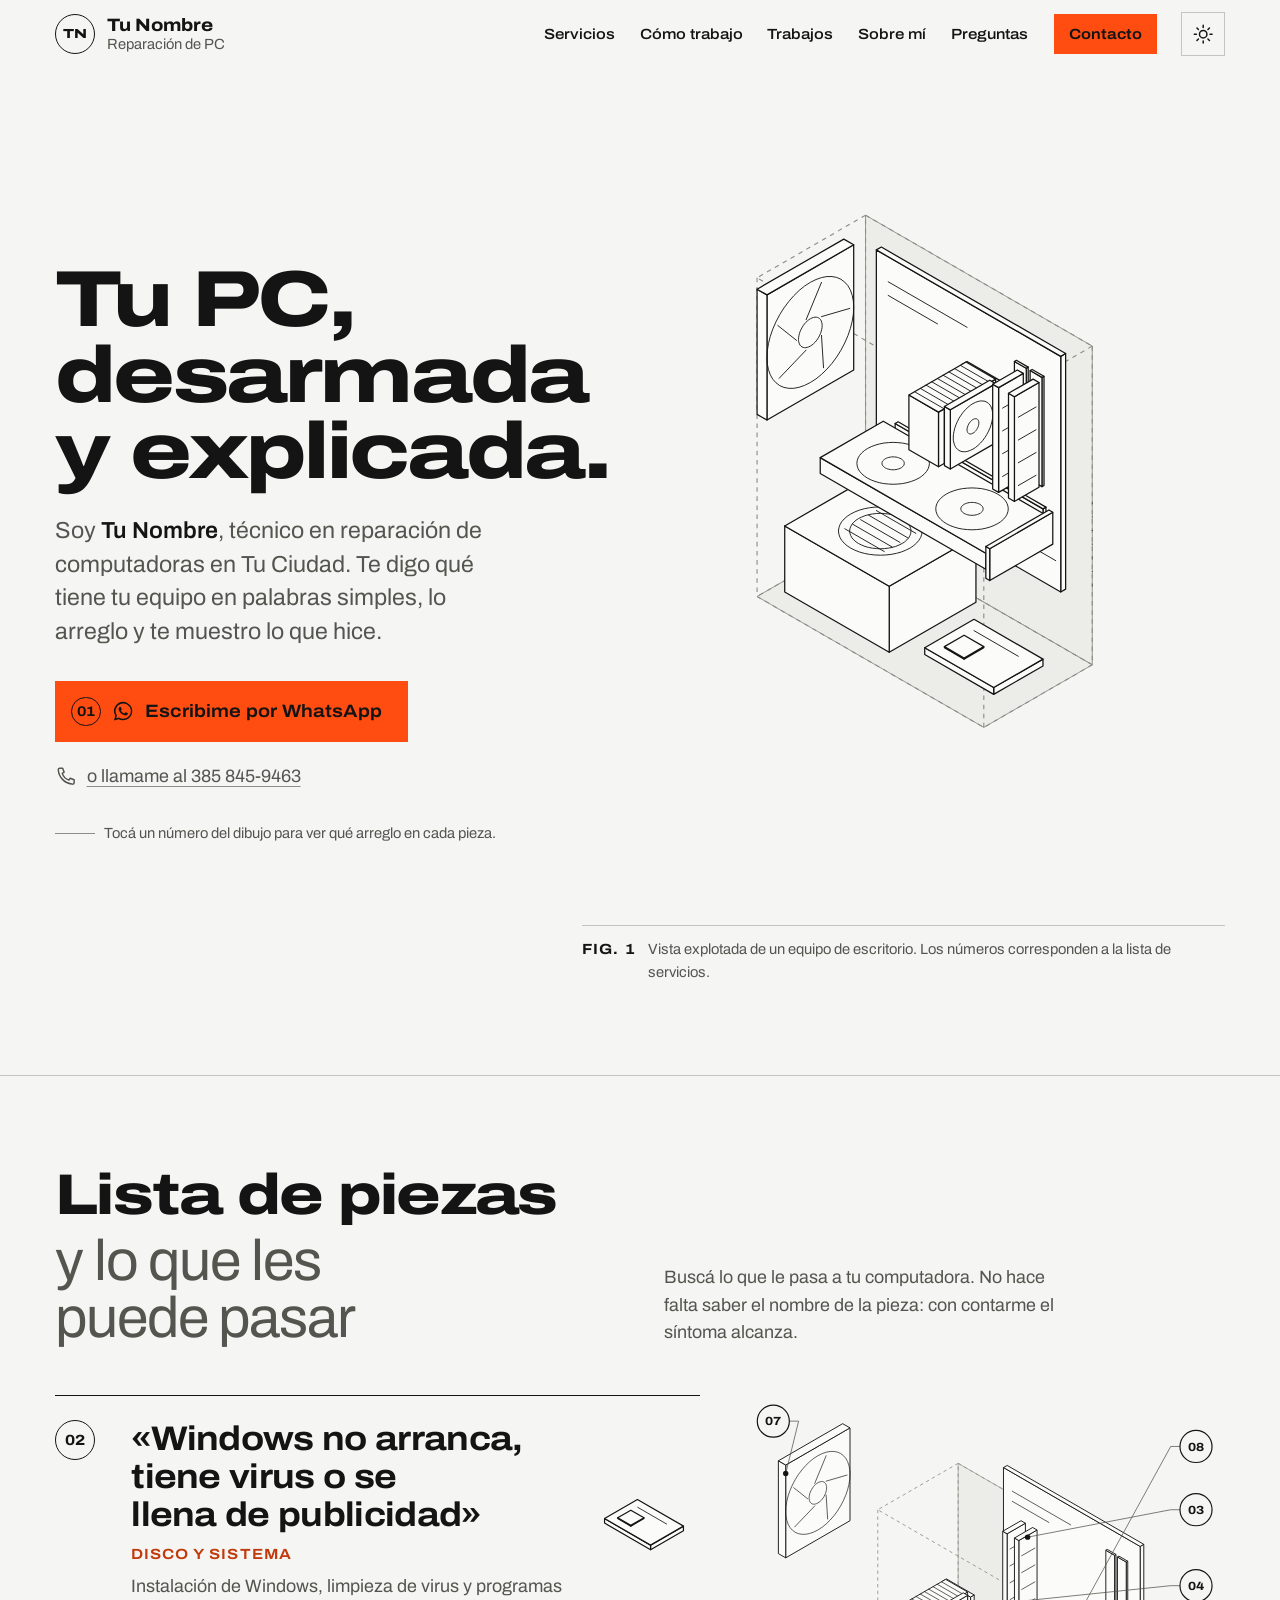
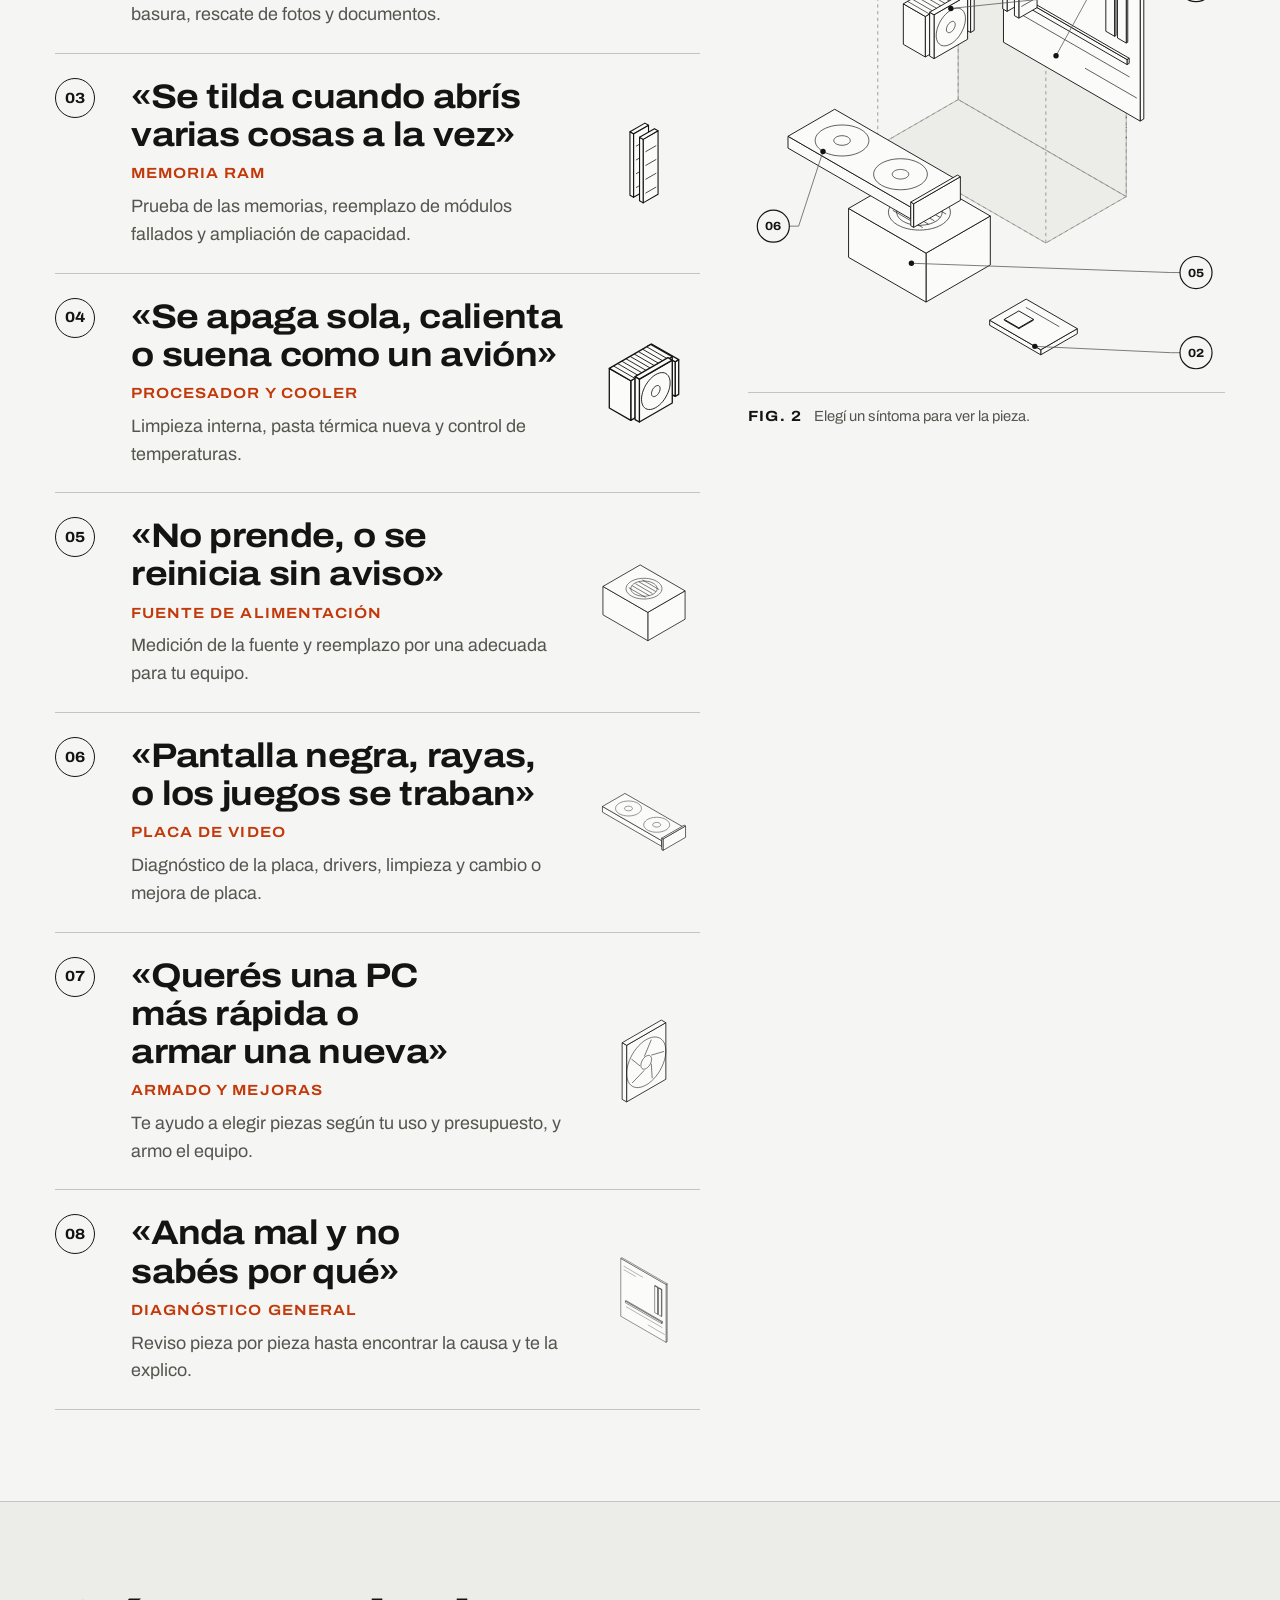
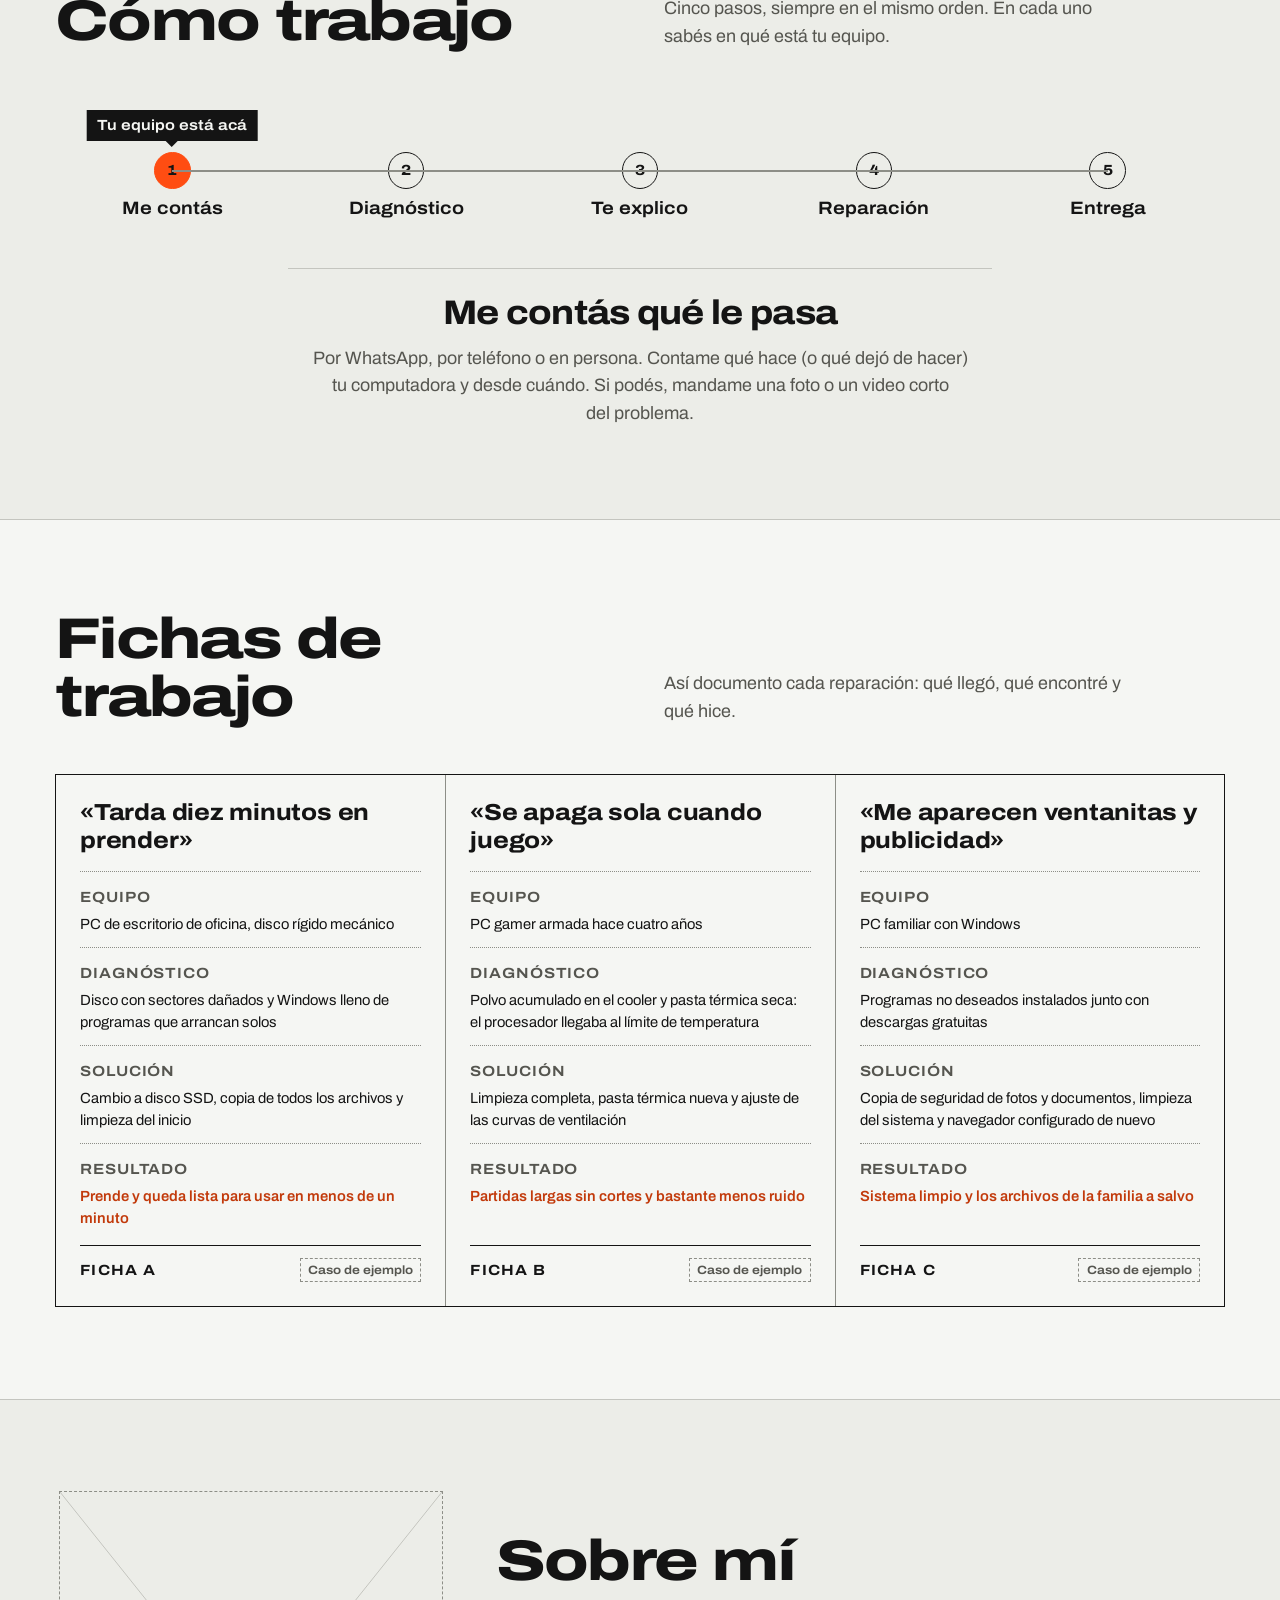
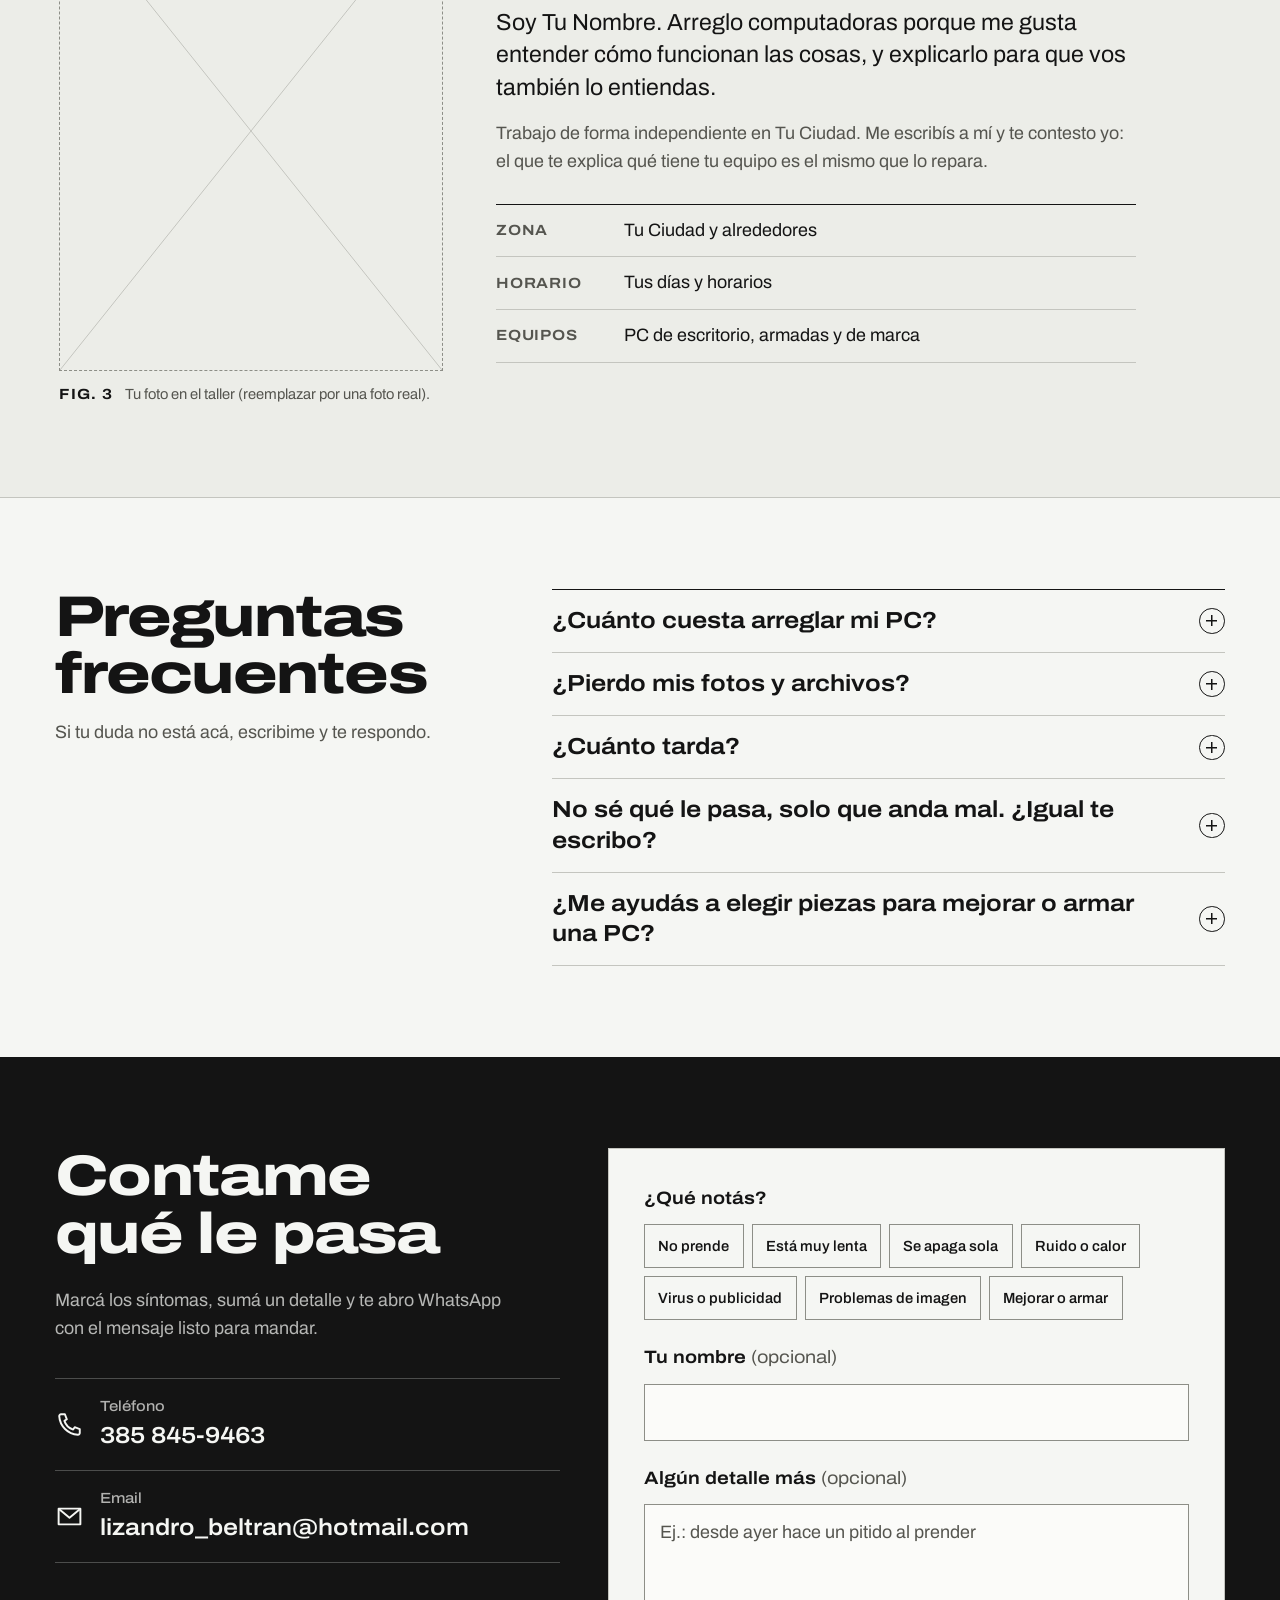
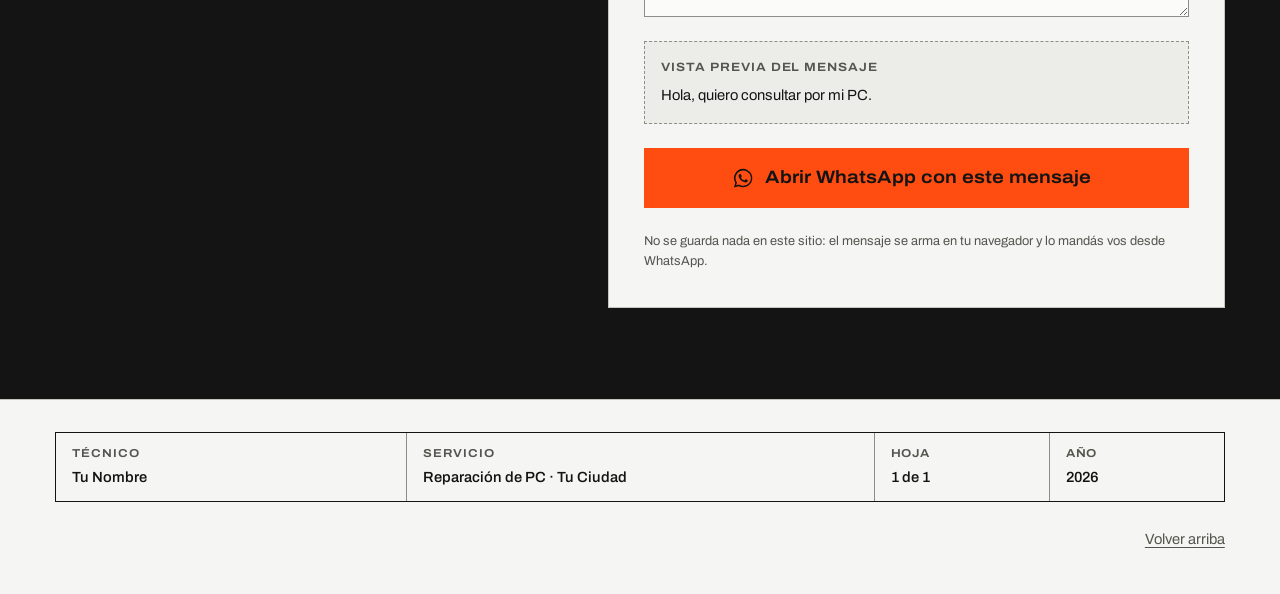
==== commit 757abed3: "Agregar celular y correo de contacto Co-Authored-By: Claude Opus 5.5 <noreply@anthropic.com>" ====
--- a/index.html
+++ b/index.html
@@ -31,8 +31,8 @@
     "@type": "LocalBusiness",
     "name": "Tu Nombre · Reparación de PC",
     "description": "Diagnóstico, reparación, limpieza y mejoras de computadoras de escritorio.",
-    "telephone": "+54 9 11 0000-0000",
-    "email": "tuemail@ejemplo.com",
+    "telephone": "+54 9 385 845-9463",
+    "email": "lizandro_beltran@hotmail.com",
     "areaServed": "Tu Ciudad",
     "url": "https://tu-usuario.github.io/portafolio-reparacion-pc/"
   }
@@ -89,12 +89,12 @@
           <h1 id="hero-title" class="display">Tu PC, desarmada y&nbsp;explicada.</h1>
           <p class="lede">Soy <strong>Tu Nombre</strong>, técnico en reparación de computadoras en Tu&nbsp;Ciudad. Te digo qué tiene tu equipo en palabras simples, lo arreglo y te muestro lo que hice.</p>
           <div class="hero-actions">
-            <a class="btn btn-signal btn-lg" href="https://wa.me/5491100000000?text=Hola%2C%20quiero%20consultar%20por%20mi%20PC" target="_blank" rel="noopener noreferrer" data-wa-link>
+            <a class="btn btn-signal btn-lg" href="https://wa.me/5493858459463?text=Hola%2C%20quiero%20consultar%20por%20mi%20PC" target="_blank" rel="noopener noreferrer" data-wa-link>
               <span class="callout-num" aria-hidden="true">01</span>
               <svg class="i" aria-hidden="true"><use href="#i-wa"/></svg>
               Escribime por WhatsApp
             </a>
-            <a class="link-quiet" href="tel:+5491100000000"><svg class="i" aria-hidden="true"><use href="#i-phone"/></svg>o llamame al 11 0000-0000</a>
+            <a class="link-quiet" href="tel:+5493858459463"><svg class="i" aria-hidden="true"><use href="#i-phone"/></svg>o llamame al 385 845-9463</a>
           </div>
           <p class="hero-hint" aria-hidden="true">Tocá un número del dibujo para ver qué arreglo en cada pieza.</p>
         </div>
@@ -367,8 +367,8 @@
           <h2 id="contacto-title" class="h2">Contame qué le pasa</h2>
           <p class="section-intro">Marcá los síntomas, sumá un detalle y te abro WhatsApp con el mensaje listo para mandar.</p>
           <ul class="contact-direct">
-            <li><a href="tel:+5491100000000"><svg class="i" aria-hidden="true"><use href="#i-phone"/></svg><span><span class="cd-k">Teléfono</span>11 0000-0000</span></a></li>
-            <li><a href="mailto:tuemail@ejemplo.com"><svg class="i" aria-hidden="true"><use href="#i-mail"/></svg><span><span class="cd-k">Email</span>tuemail@ejemplo.com</span></a></li>
+            <li><a href="tel:+5493858459463"><svg class="i" aria-hidden="true"><use href="#i-phone"/></svg><span><span class="cd-k">Teléfono</span>385 845-9463</span></a></li>
+            <li><a href="mailto:lizandro_beltran@hotmail.com"><svg class="i" aria-hidden="true"><use href="#i-mail"/></svg><span><span class="cd-k">Email</span>lizandro_beltran@hotmail.com</span></a></li>
           </ul>
         </div>
 
@@ -420,7 +420,7 @@
     </div>
   </footer>
 
-  <a class="wa-bar" href="https://wa.me/5491100000000?text=Hola%2C%20quiero%20consultar%20por%20mi%20PC" target="_blank" rel="noopener noreferrer" data-wa-link>
+  <a class="wa-bar" href="https://wa.me/5493858459463?text=Hola%2C%20quiero%20consultar%20por%20mi%20PC" target="_blank" rel="noopener noreferrer" data-wa-link>
     <svg class="i" aria-hidden="true"><use href="#i-wa"/></svg>
     Escribime por WhatsApp
   </a>
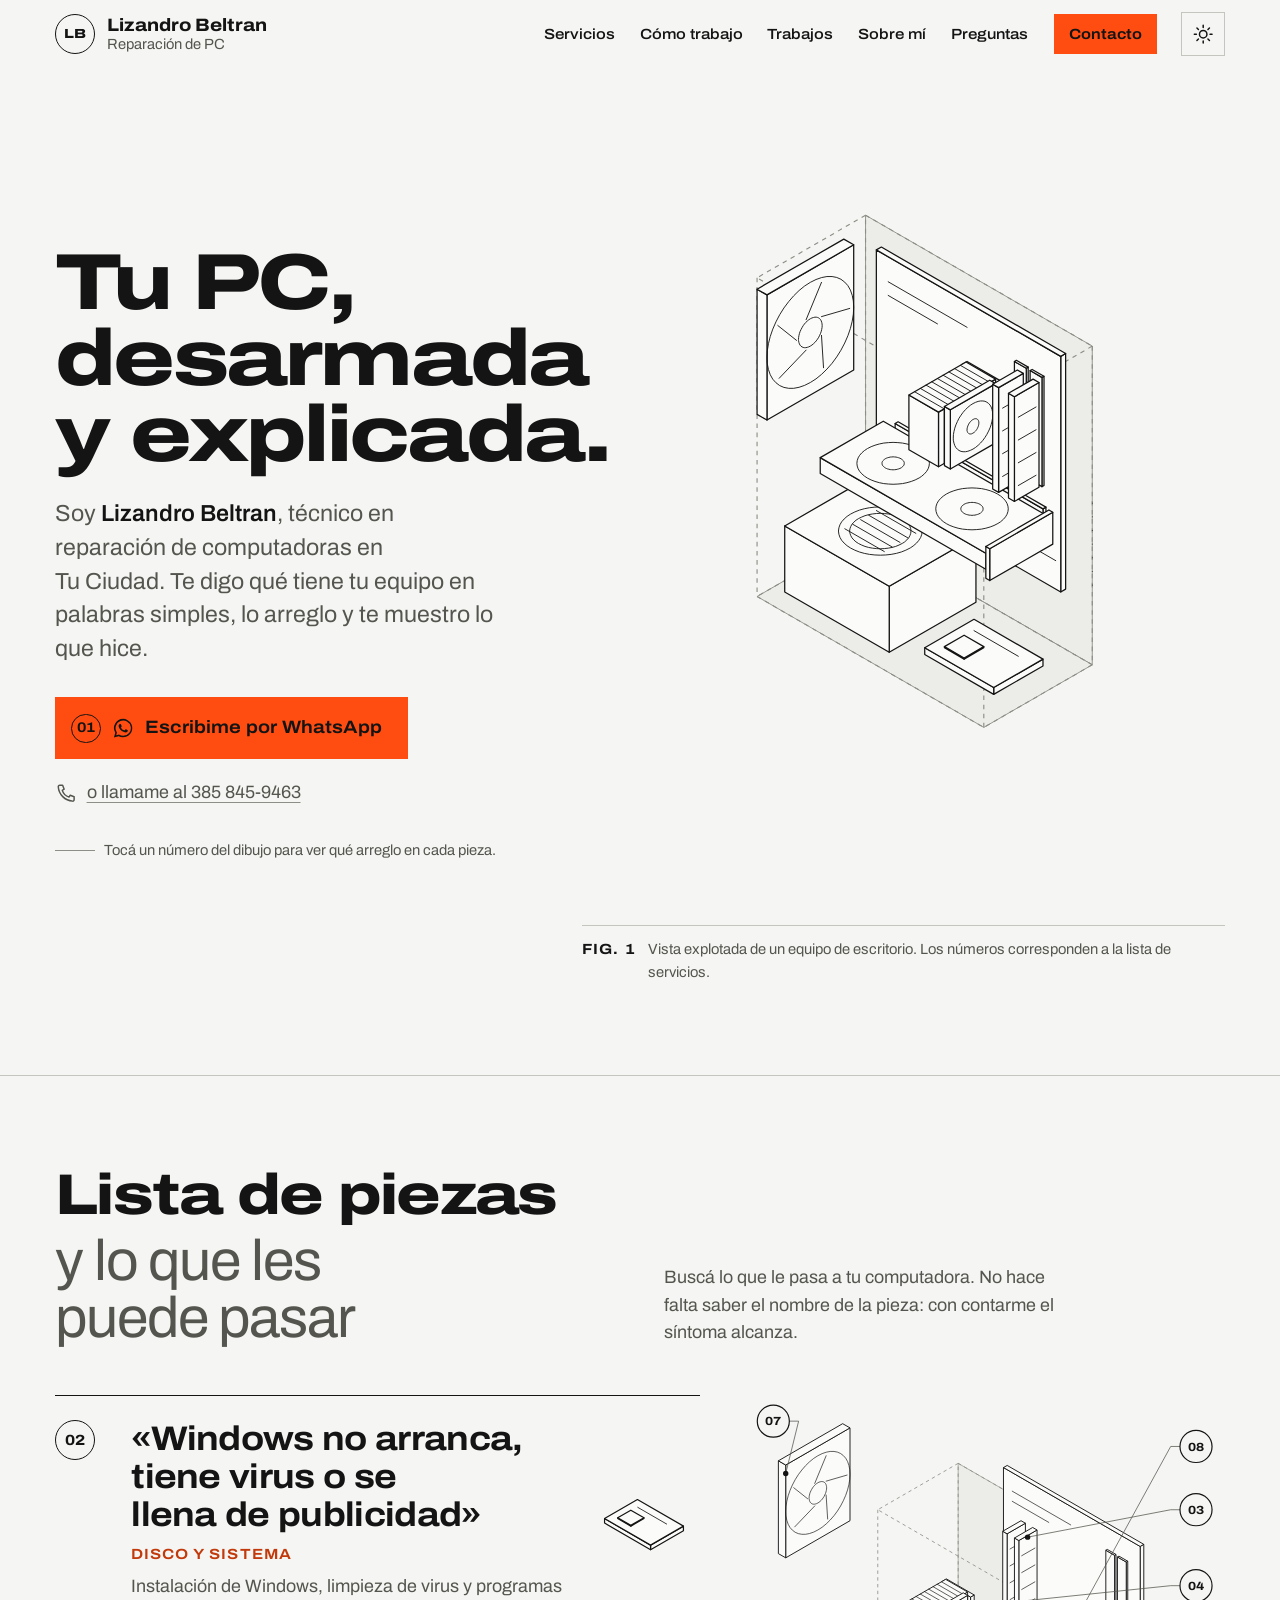
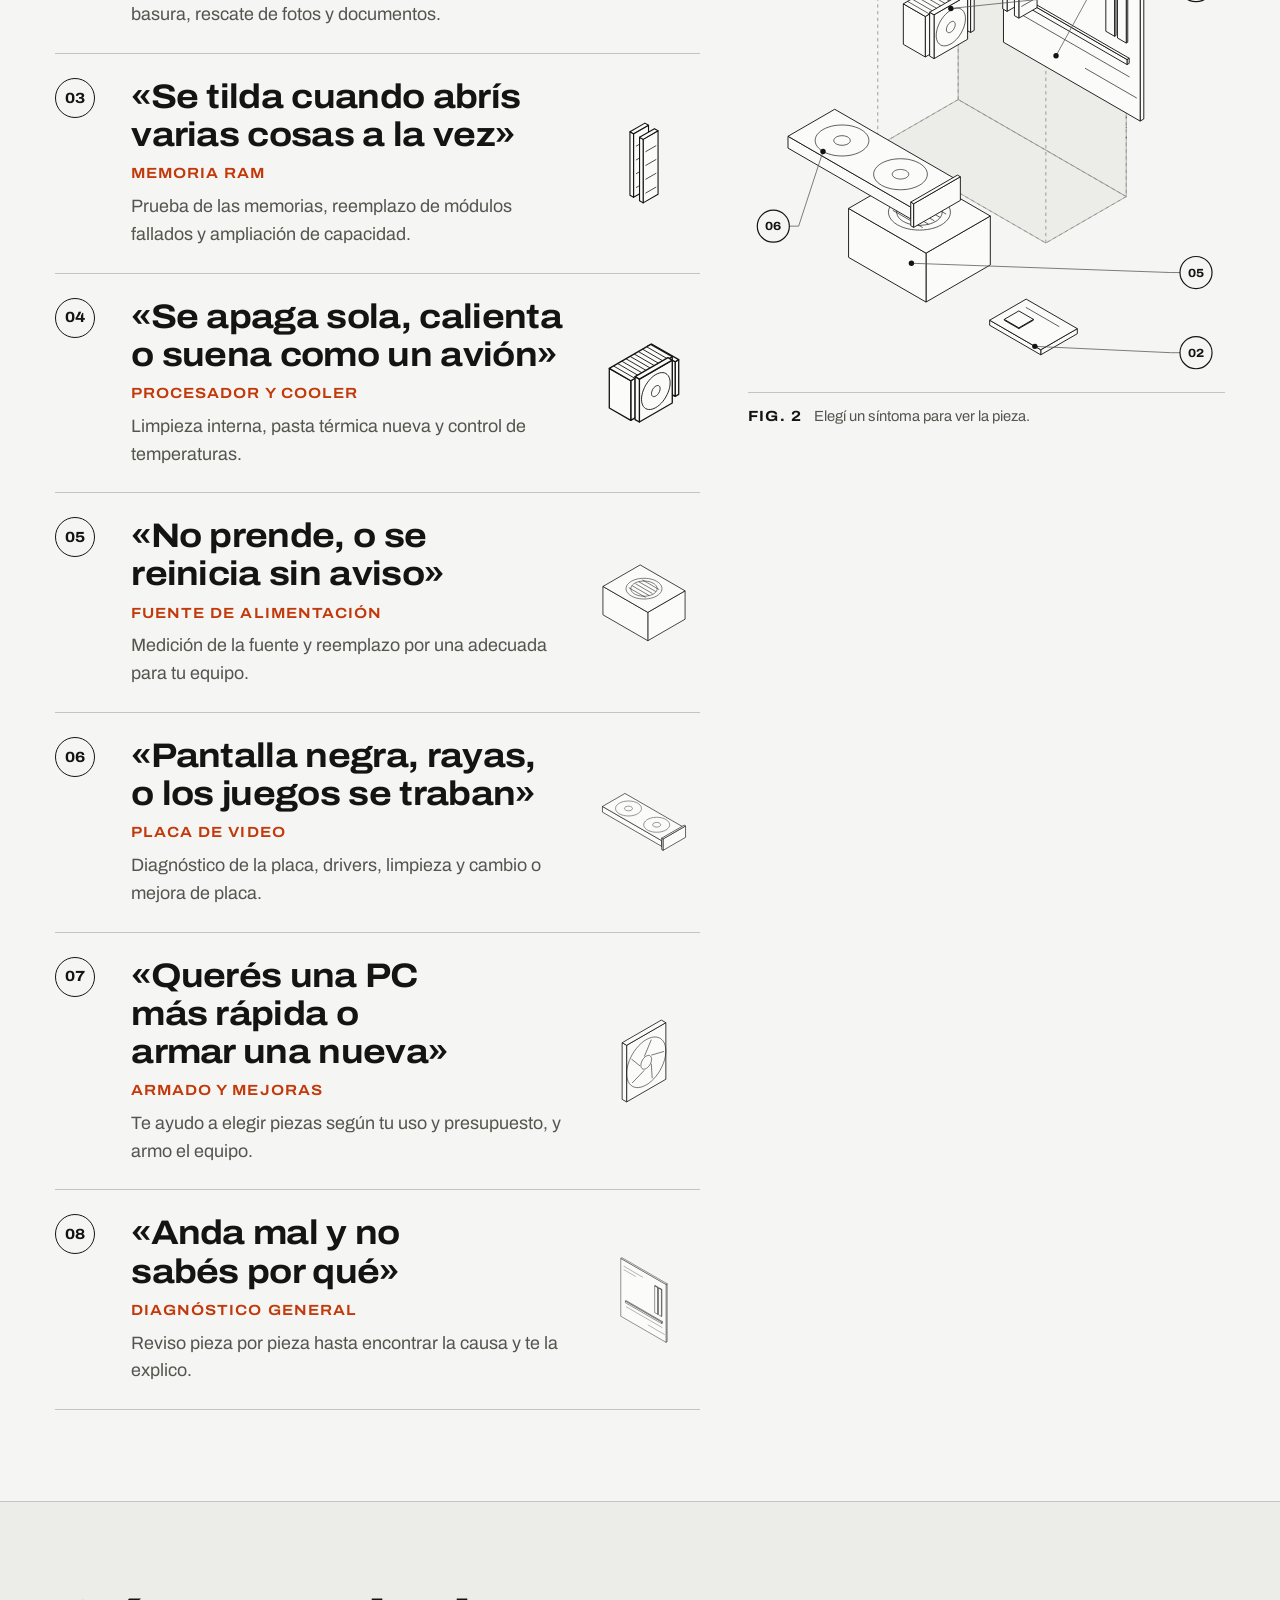
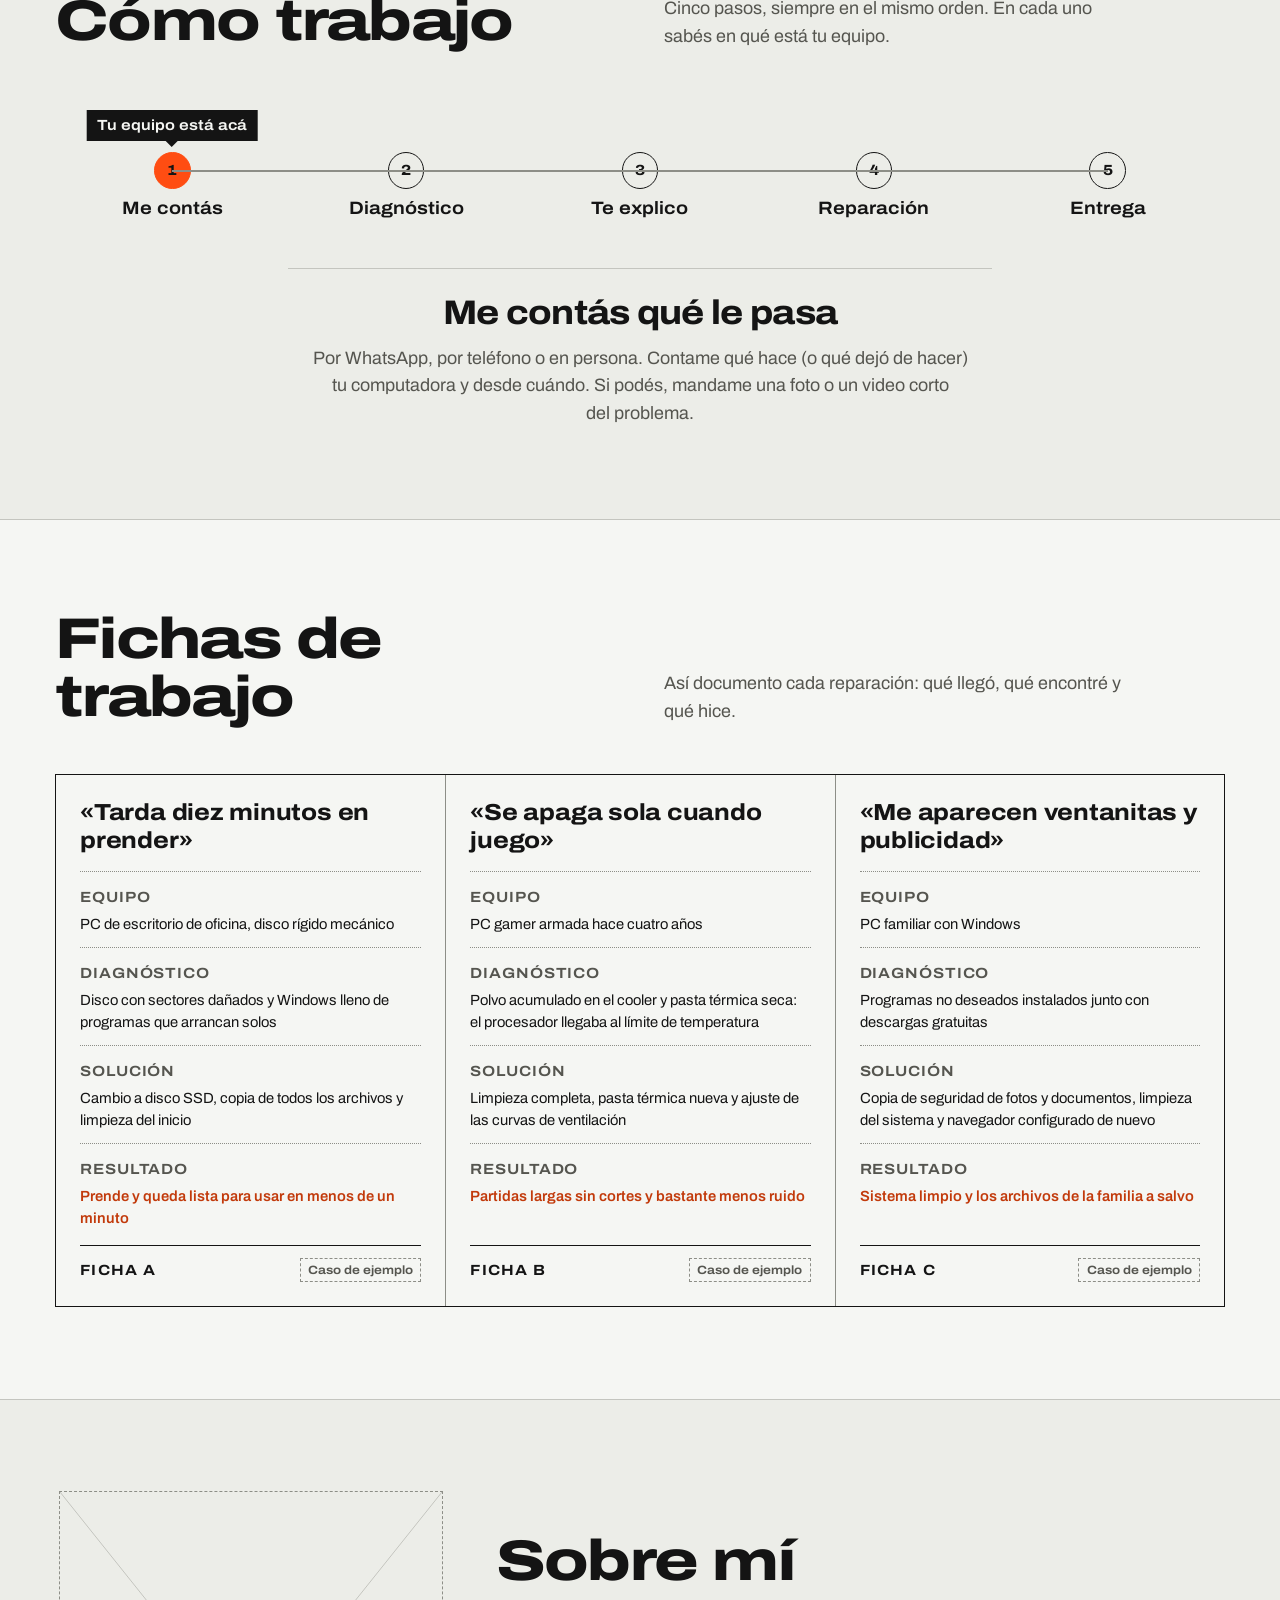
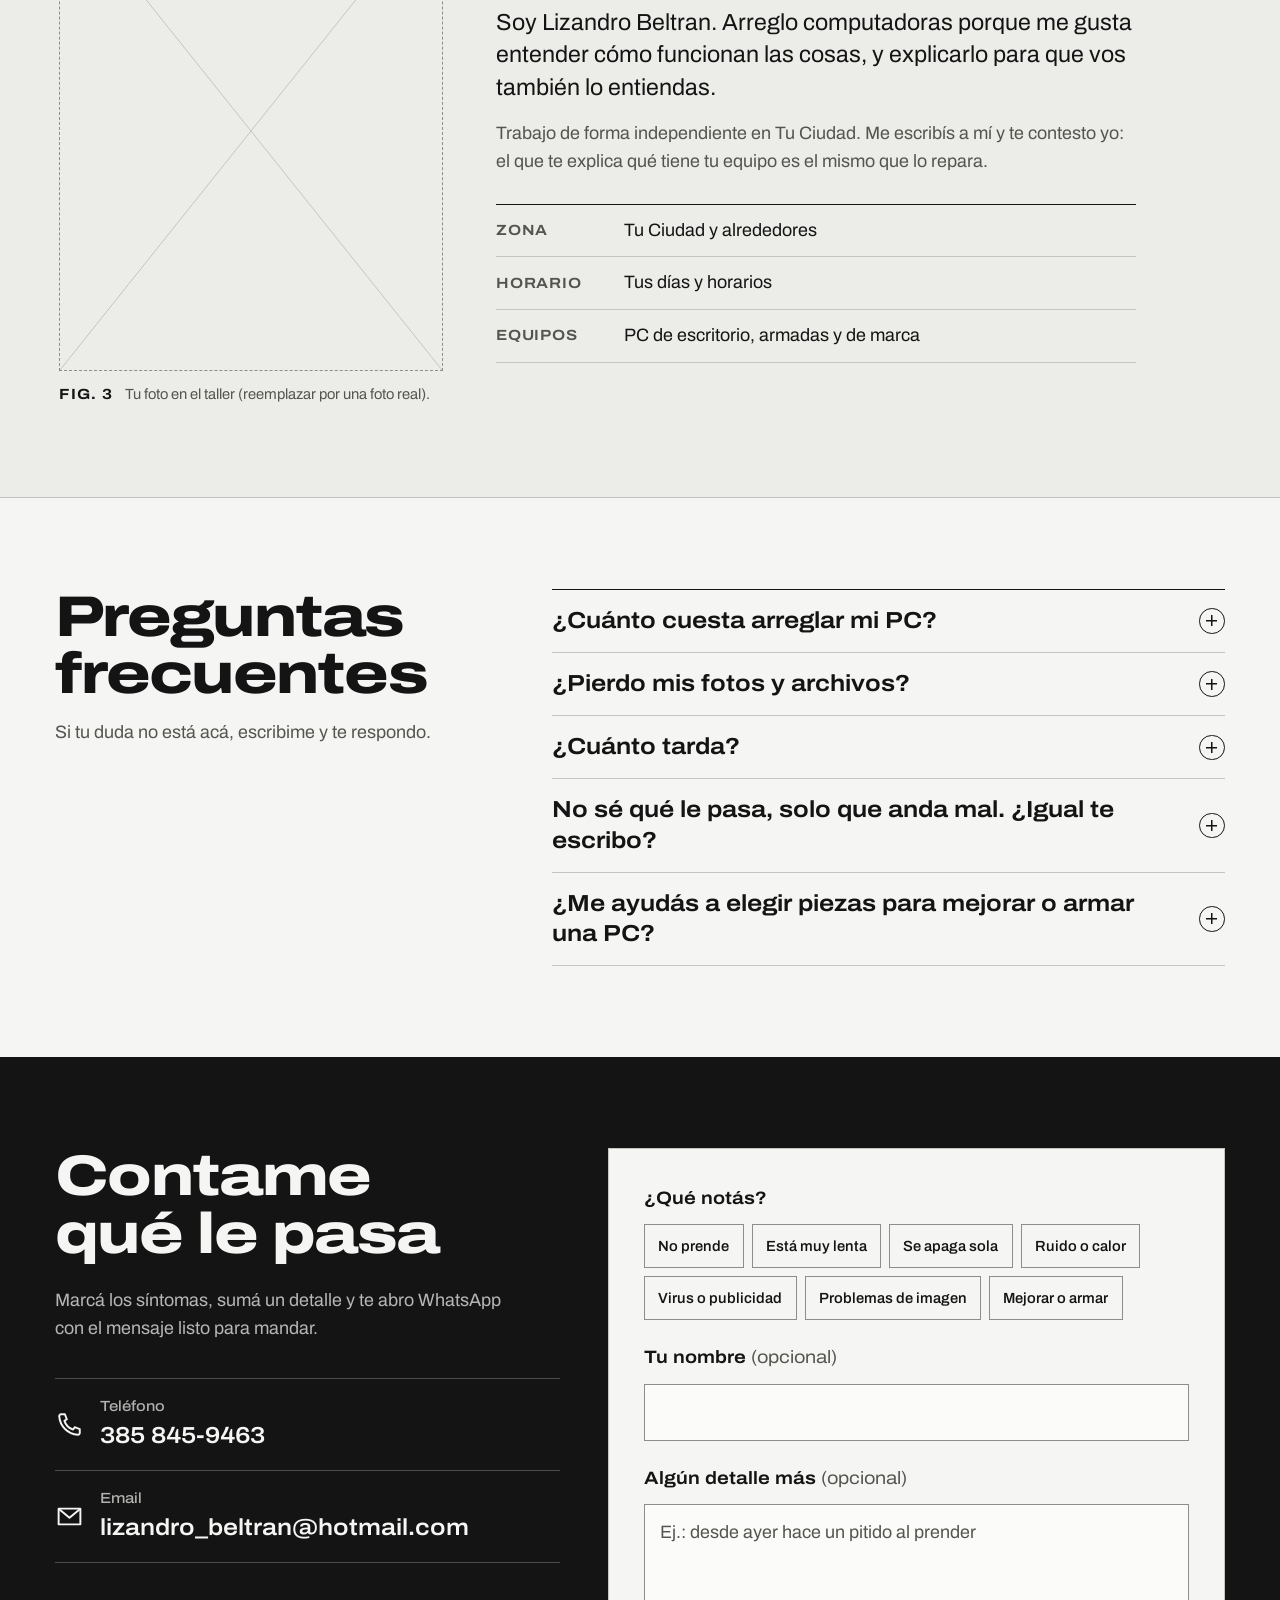
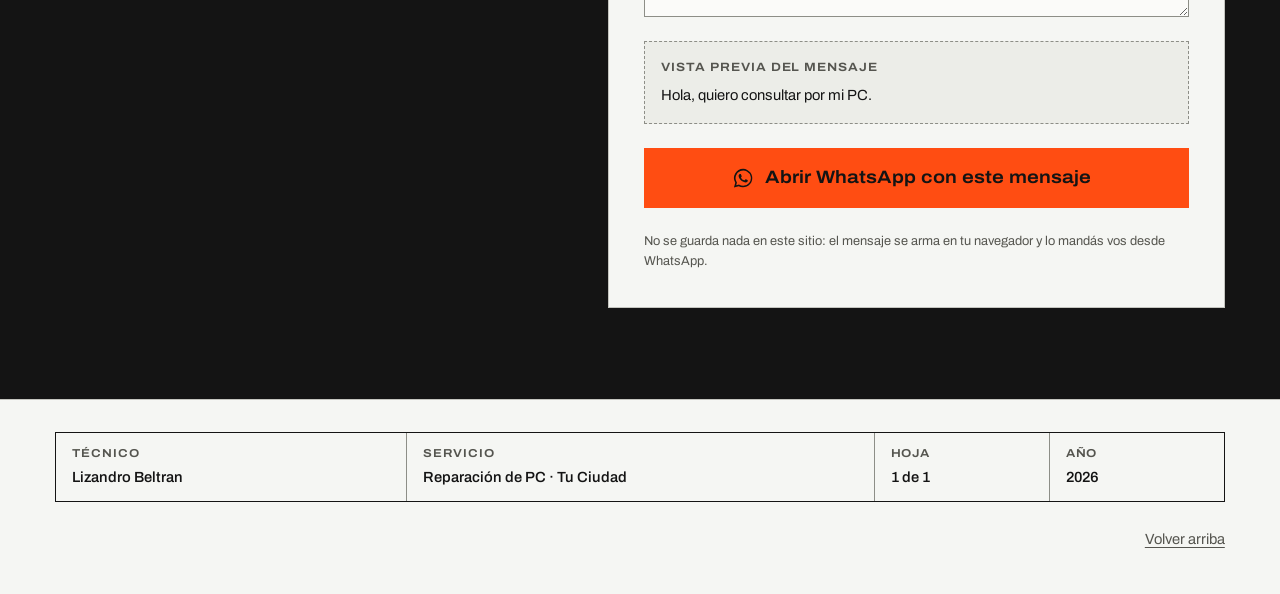
==== commit 6d39d605: "Poner el nombre Lizandro Beltran Co-Authored-By: Claude Opus 5.5 <noreply@anthropic.com>" ====
--- a/index.html
+++ b/index.html
@@ -5,18 +5,18 @@
   <meta name="viewport" content="width=device-width, initial-scale=1">
   <meta http-equiv="Content-Security-Policy" content="default-src 'self'; script-src 'self'; style-src 'self'; img-src 'self' data:; font-src 'self'; connect-src 'self'; base-uri 'none'; form-action 'none'; object-src 'none'">
   <meta name="referrer" content="strict-origin-when-cross-origin">
-  <title>Tu Nombre · Reparación de PC en Tu Ciudad</title>
+  <title>Lizandro Beltran · Reparación de PC en Tu Ciudad</title>
   <meta name="description" content="Técnico en reparación de computadoras en Tu Ciudad. PC lenta, que no prende, se apaga sola, virus o Windows que no arranca: te explico qué tiene en palabras simples y te muestro lo que hice.">
   <meta name="theme-color" content="#f5f6f3" media="(prefers-color-scheme: light)">
   <meta name="theme-color" content="#161719" media="(prefers-color-scheme: dark)">
   <meta name="color-scheme" content="light dark">
-  <link rel="canonical" href="https://tu-usuario.github.io/portafolio-reparacion-pc/">
+  <link rel="canonical" href="https://valentinomastro-ops.github.io/portafolio-reparacion-pc/">
   <meta property="og:type" content="website">
   <meta property="og:locale" content="es_AR">
-  <meta property="og:title" content="Tu Nombre · Reparación de PC">
+  <meta property="og:title" content="Lizandro Beltran · Reparación de PC">
   <meta property="og:description" content="Tu PC, desarmada y explicada. Diagnóstico, reparación y mejoras de computadoras en Tu Ciudad.">
-  <meta property="og:image" content="https://tu-usuario.github.io/portafolio-reparacion-pc/assets/og-image.png">
-  <meta property="og:url" content="https://tu-usuario.github.io/portafolio-reparacion-pc/">
+  <meta property="og:image" content="https://valentinomastro-ops.github.io/portafolio-reparacion-pc/assets/og-image.png">
+  <meta property="og:url" content="https://valentinomastro-ops.github.io/portafolio-reparacion-pc/">
   <meta name="twitter:card" content="summary_large_image">
   <link rel="icon" href="assets/favicon.svg" type="image/svg+xml">
   <link rel="manifest" href="site.webmanifest">
@@ -29,12 +29,12 @@
   {
     "@context": "https://schema.org",
     "@type": "LocalBusiness",
-    "name": "Tu Nombre · Reparación de PC",
+    "name": "Lizandro Beltran · Reparación de PC",
     "description": "Diagnóstico, reparación, limpieza y mejoras de computadoras de escritorio.",
     "telephone": "+54 9 385 845-9463",
     "email": "lizandro_beltran@hotmail.com",
     "areaServed": "Tu Ciudad",
-    "url": "https://tu-usuario.github.io/portafolio-reparacion-pc/"
+    "url": "https://valentinomastro-ops.github.io/portafolio-reparacion-pc/"
   }
   </script>
 </head>
@@ -54,9 +54,9 @@
 
   <header class="site-header" data-header>
     <div class="wrap header-row">
-      <a class="brand" href="#inicio" aria-label="Tu Nombre, ir al inicio">
-        <span class="brand-mark" aria-hidden="true">TN</span>
-        <span class="brand-text"><strong>Tu Nombre</strong><span>Reparación de PC</span></span>
+      <a class="brand" href="#inicio" aria-label="Lizandro Beltran, ir al inicio">
+        <span class="brand-mark" aria-hidden="true">LB</span>
+        <span class="brand-text"><strong>Lizandro Beltran</strong><span>Reparación de PC</span></span>
       </a>
       <nav class="nav" id="menu" aria-label="Principal" data-nav>
         <ul>
@@ -87,7 +87,7 @@
       <div class="wrap hero-grid">
         <div class="hero-copy">
           <h1 id="hero-title" class="display">Tu PC, desarmada y&nbsp;explicada.</h1>
-          <p class="lede">Soy <strong>Tu Nombre</strong>, técnico en reparación de computadoras en Tu&nbsp;Ciudad. Te digo qué tiene tu equipo en palabras simples, lo arreglo y te muestro lo que hice.</p>
+          <p class="lede">Soy <strong>Lizandro Beltran</strong>, técnico en reparación de computadoras en Tu&nbsp;Ciudad. Te digo qué tiene tu equipo en palabras simples, lo arreglo y te muestro lo que hice.</p>
           <div class="hero-actions">
             <a class="btn btn-signal btn-lg" href="https://wa.me/5493858459463?text=Hola%2C%20quiero%20consultar%20por%20mi%20PC" target="_blank" rel="noopener noreferrer" data-wa-link>
               <span class="callout-num" aria-hidden="true">01</span>
@@ -317,7 +317,7 @@
         </figure>
         <div class="about-copy">
           <h2 id="sobre-title" class="h2">Sobre mí</h2>
-          <p class="about-lead">Soy Tu Nombre. Arreglo computadoras porque me gusta entender cómo funcionan las cosas, y explicarlo para que vos también lo entiendas.</p>
+          <p class="about-lead">Soy Lizandro Beltran. Arreglo computadoras porque me gusta entender cómo funcionan las cosas, y explicarlo para que vos también lo entiendas.</p>
           <p>Trabajo de forma independiente en Tu Ciudad. Me escribís a mí y te contesto yo: el que te explica qué tiene tu equipo es el mismo que lo repara.</p>
           <ul class="about-facts">
             <li><span class="fact-k">Zona</span><span class="fact-v">Tu Ciudad y alrededores</span></li>
@@ -411,7 +411,7 @@
   <footer class="site-footer">
     <div class="wrap">
       <dl class="title-block">
-        <div><dt>Técnico</dt><dd>Tu Nombre</dd></div>
+        <div><dt>Técnico</dt><dd>Lizandro Beltran</dd></div>
         <div><dt>Servicio</dt><dd>Reparación de PC · Tu Ciudad</dd></div>
         <div><dt>Hoja</dt><dd>1 de 1</dd></div>
         <div><dt>Año</dt><dd><span data-year>2026</span></dd></div>
